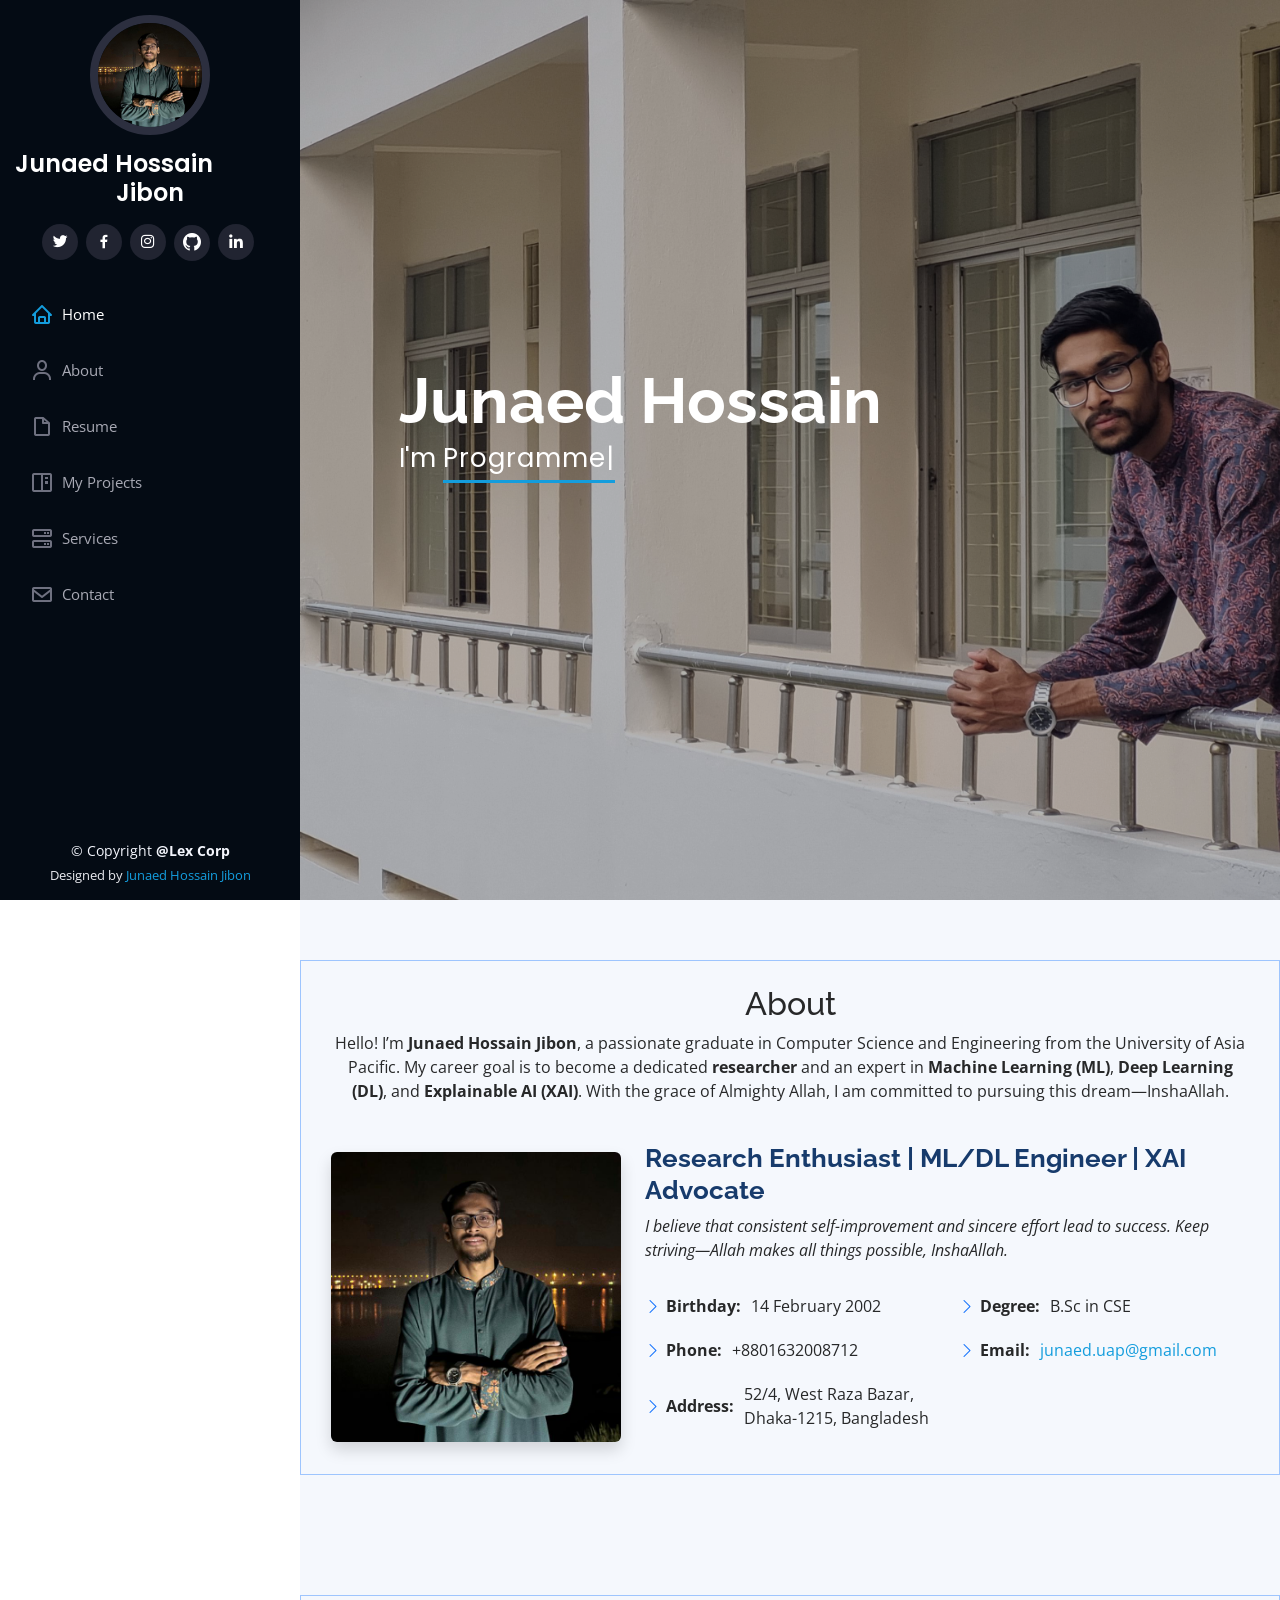
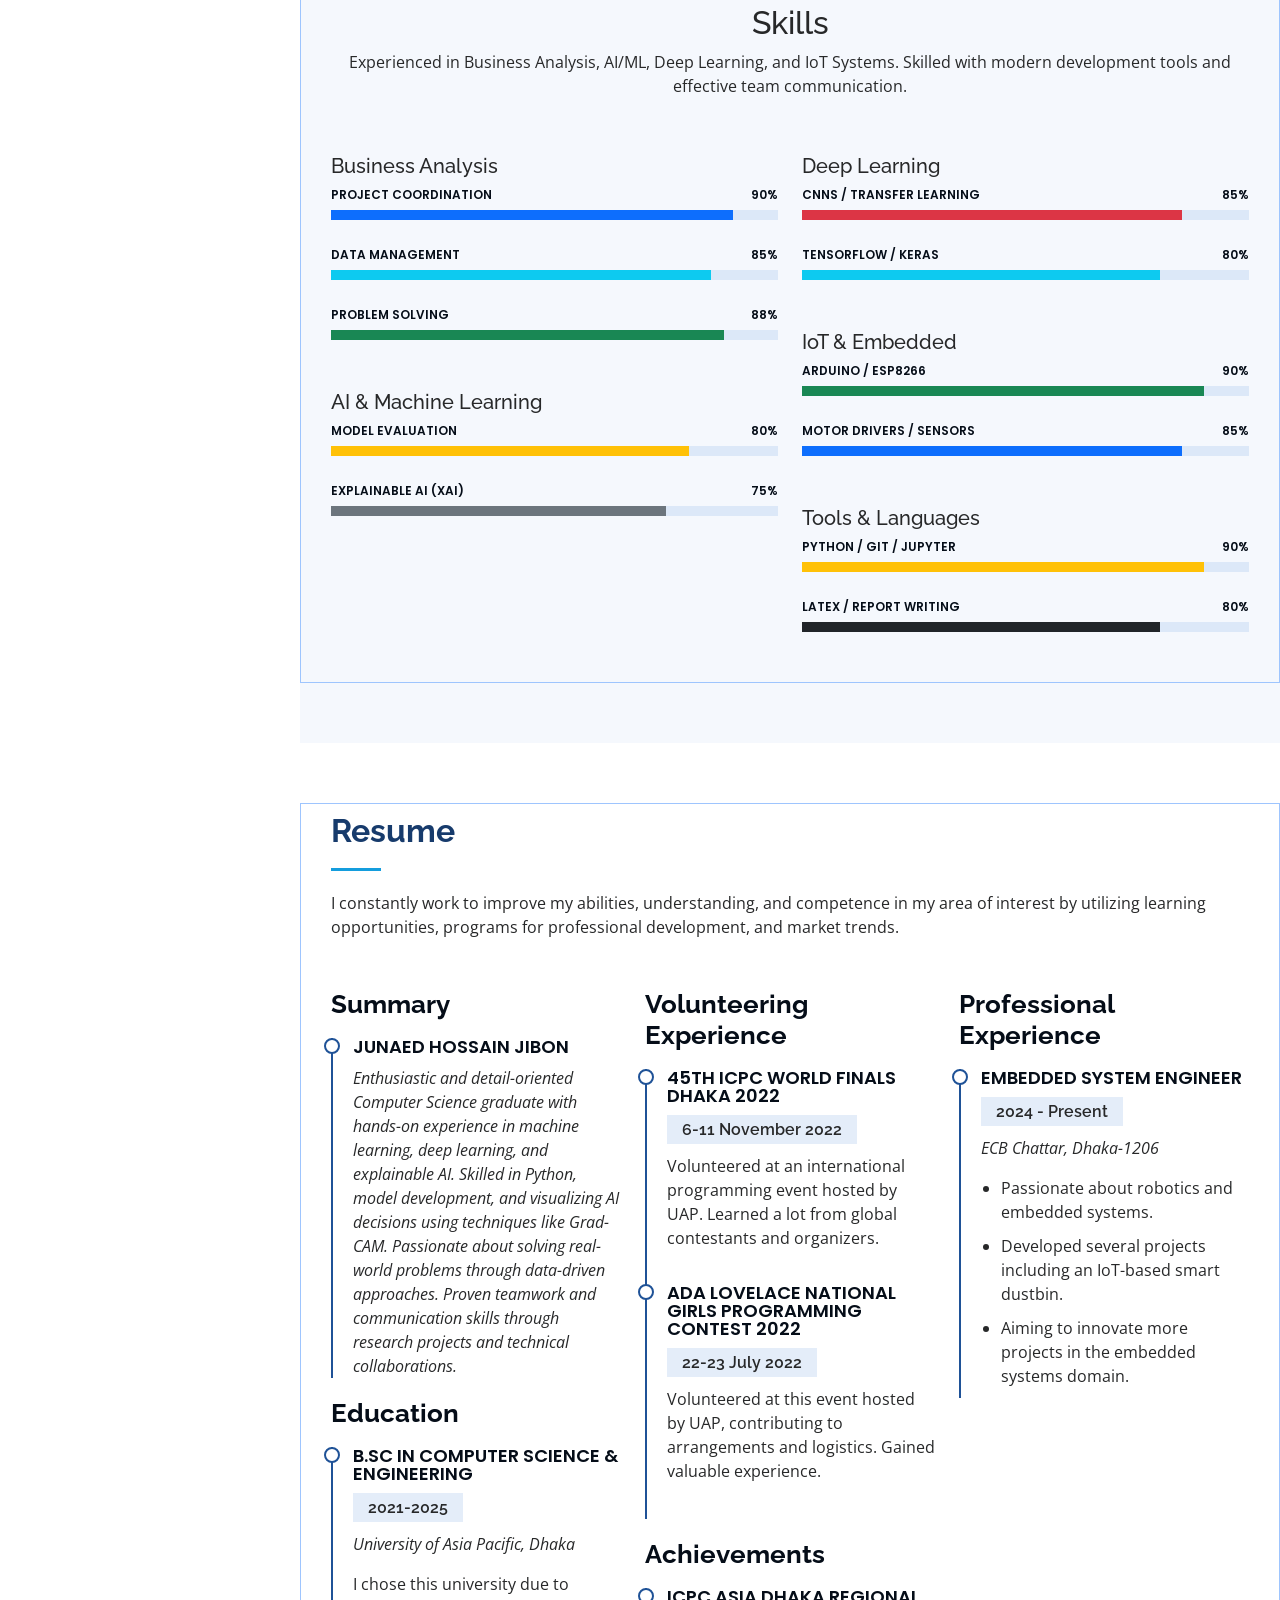
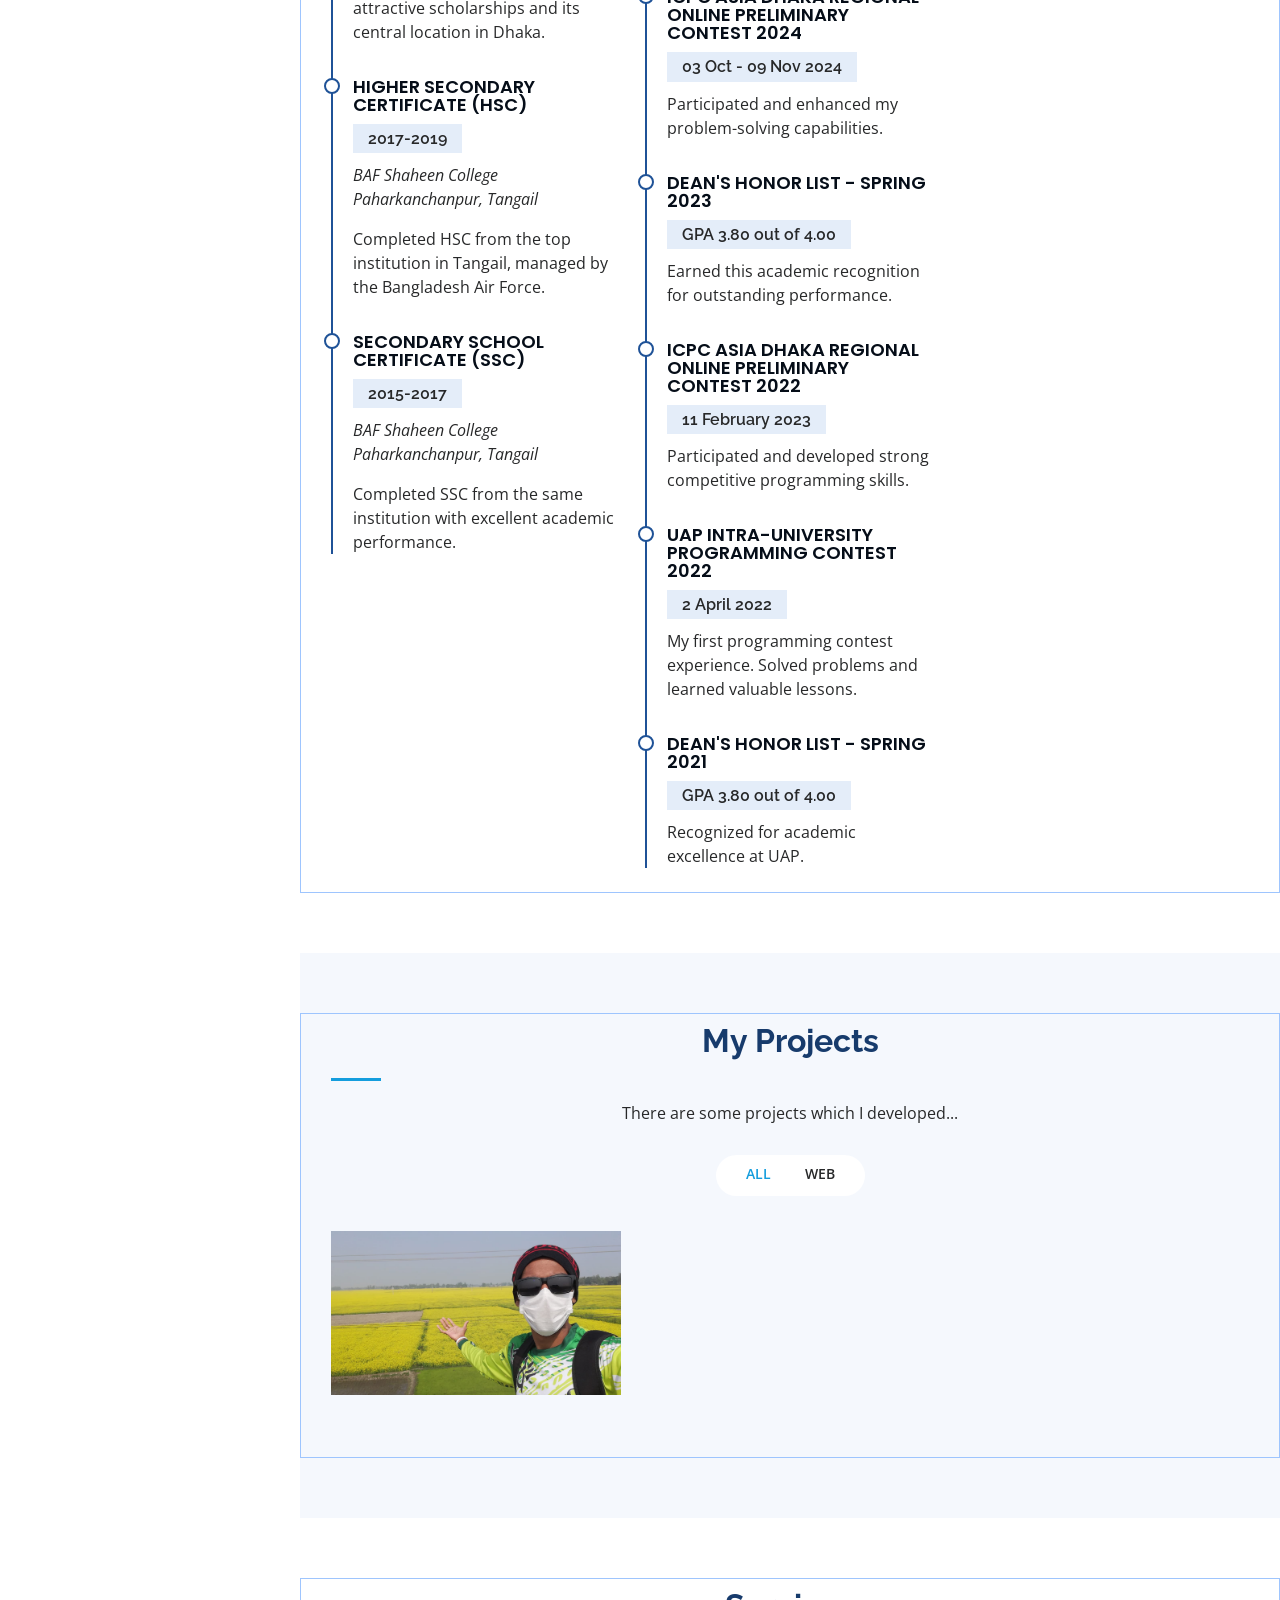
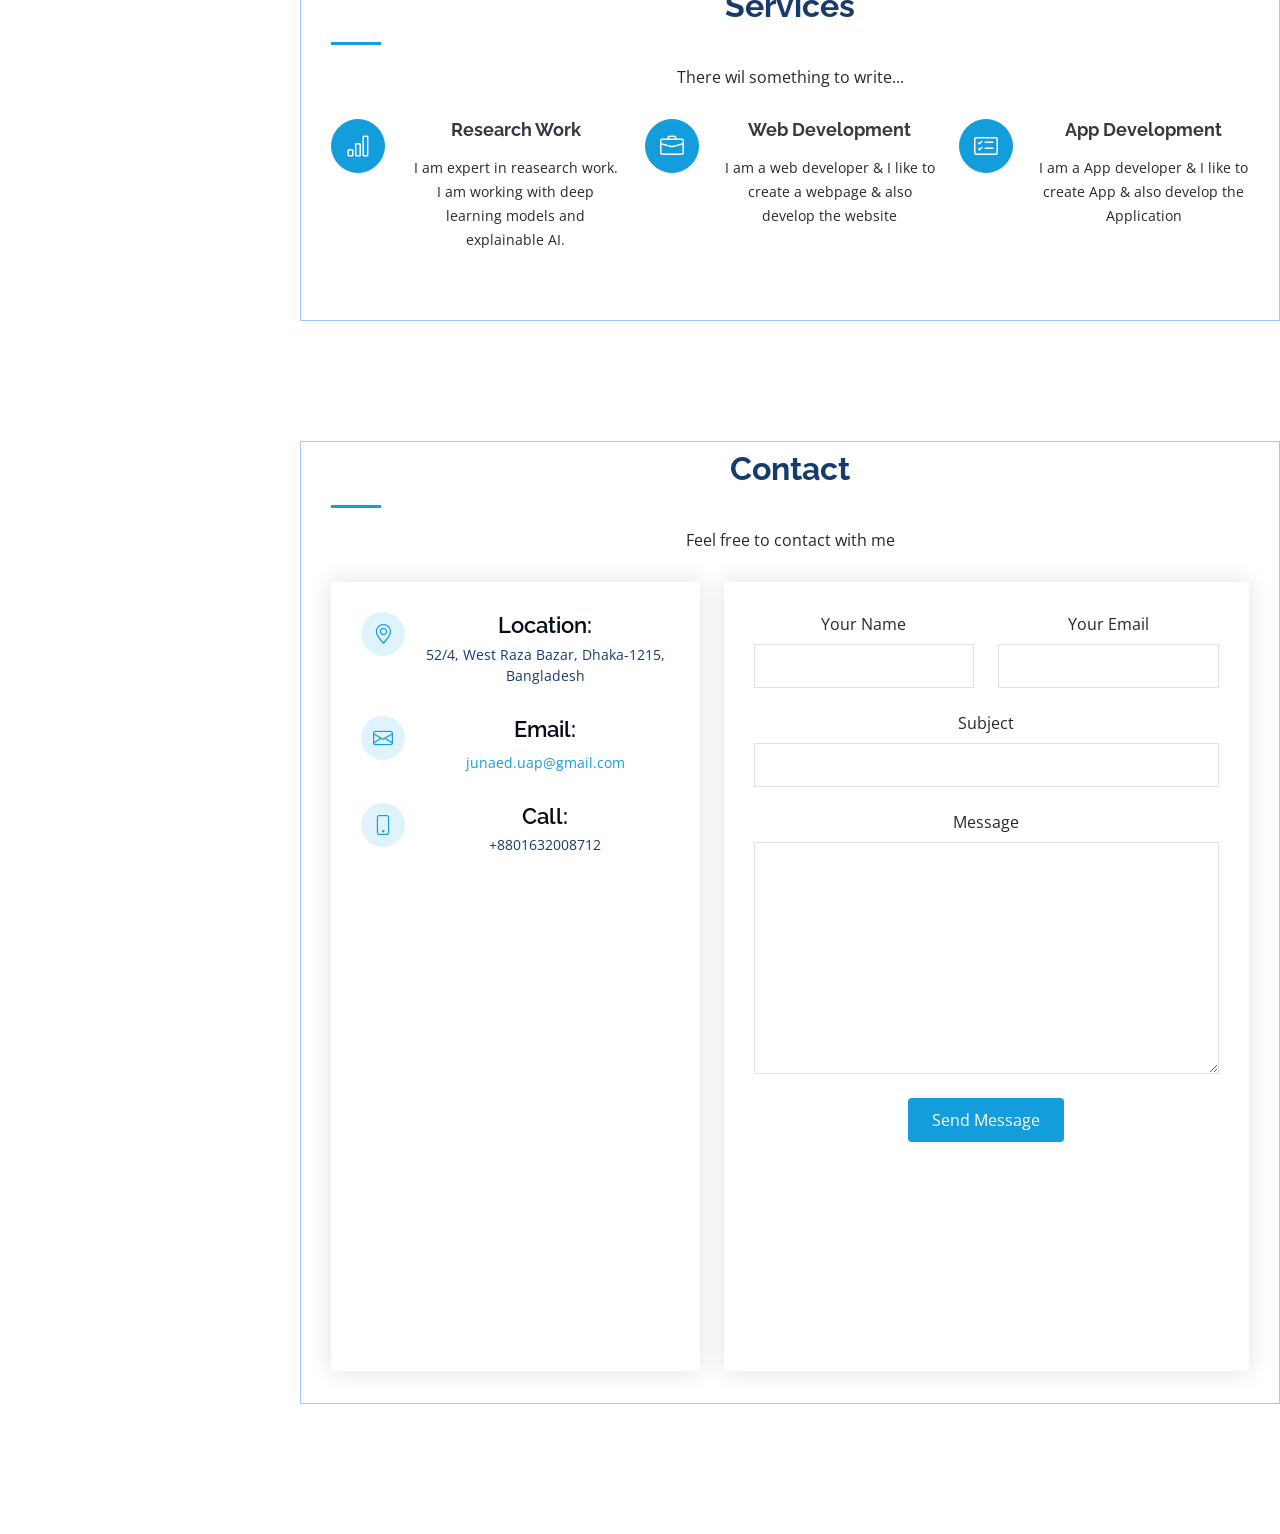
==== index.html @ 684a8cee "u" ====
<!DOCTYPE html>
<html lang="en">

<head>
  <meta charset="utf-8">
  <meta content="width=device-width, initial-scale=1.0" name="viewport">

  <title>My Porfolio</title>
  <meta content="" name="description">
  <meta content="" name="keywords">

  <!-- Favicons -->

  <link href="assets/pics/favicon.png" rel="icon">
  <link href="assets/pics/apple-touch-icon.png" rel="apple-touch-icon">

  <!-- Google Fonts -->

  <link href="https://fonts.googleapis.com/css?family=Open+Sans:300,300i,400,400i,600,600i,700,700i|Raleway:300,300i,400,400i,500,500i,600,600i,700,700i|Poppins:300,300i,400,400i,500,500i,600,600i,700,700i" rel="stylesheet">

  <!-- Vendor CSS Files -->

  <link href="assets/vendor/aos/aos.css" rel="stylesheet">
  <link href="assets/vendor/bootstrap/css/bootstrap.min.css" rel="stylesheet">
  <link href="assets/vendor/bootstrap-icons/bootstrap-icons.css" rel="stylesheet">
  <link href="assets/vendor/boxicons/css/boxicons.min.css" rel="stylesheet">
  <link href="assets/vendor/glightbox/css/glightbox.min.css" rel="stylesheet">
  <link href="assets/vendor/swiper/swiper-bundle.min.css" rel="stylesheet">

  <!-- Template Main CSS File -->

  <link href="assets/css/style.css" rel="stylesheet">

</head>

<body>

  <!-- ======= Mobile nav toggle button ======= -->
  <i class="bi bi-list mobile-nav-toggle d-xl-none"></i>

  <!-- ======= Header ======= -->
  <header id="header">
    <div class="d-flex flex-column">

      <div class="profile">
        <img src="assets/pics/img/My_Image.jpg" alt="..." class="img-fluid rounded-circle">
        <h1 class="text-light"><a href="index.html">Junaed Hossain Jibon</a></h1>
        <div class="social-links mt-3 text-center">
          <a href="https://twitter.com/Junaed_Hossain_" class="twitter"><i class="bx bxl-twitter"></i></a>
          <a href="https://www.facebook.com/profile.php?id=100012752882210" class="facebook"><i class="bx bxl-facebook"></i></a>
          <a href="https://www.instagram.com/junaed_1416/" class="instagram"><i class="bx bxl-instagram"></i></a>
          <a href="https://github.com/groot-jerry" class="github"><i class="bi bi-github"></i></a>
          <a href="https://www.linkedin.com/in/junaed-hossain-jibon-736091266/" class="linkedin"><i class="bx bxl-linkedin"></i></a>
        </div>
      </div>

      <nav id="navbar" class="nav-menu navbar">
        <ul>
          <li><a href="#hero" class="nav-link scrollto active"><i class="bx bx-home"></i> <span>Home</span></a></li>
          <li><a href="#about" class="nav-link scrollto"><i class="bx bx-user"></i> <span>About</span></a></li>
          <li><a href="#resume" class="nav-link scrollto"><i class="bx bx-file-blank"></i> <span>Resume</span></a></li>
          <li><a href="#portfolio" class="nav-link scrollto"><i class="bx bx-book-content"></i> <span>My Projects</span></a></li>
          <li><a href="#services" class="nav-link scrollto"><i class="bx bx-server"></i> <span>Services</span></a></li>
          <li><a href="#contact" class="nav-link scrollto"><i class="bx bx-envelope"></i> <span>Contact</span></a></li>
        </ul>
      </nav><!-- .nav-menu -->
    </div>
  </header><!-- End Header -->

  <!-- ======= Hero Section ======= -->

  <section id="hero" class="d-flex flex-column justify-content-center align-items-center">
    <div class="hero-container" data-aos="fade-in">
      <h1>Junaed Hossain</h1>
      <p>I'm <span class="typed" data-typed-items="Programmer, Developer, Researcher, Quick Learner"></span></p>
    </div>
  </section>
  
  
  <!-- End Hero -->

  <main id="main">

<!-- ======= About Section ======= -->
<section id="about" class="about section-bg">
  <div class="container border border-primary-subtle pt-4 pb-4">
    <div class="section-header text-center pb-4">
      <h2>About</h2>
      <p>
        Hello! I’m <strong>Junaed Hossain Jibon</strong>, a passionate graduate in Computer Science and Engineering from the University of Asia Pacific. My career goal is to become a dedicated <strong>researcher</strong> and an expert in <strong>Machine Learning (ML)</strong>, <strong>Deep Learning (DL)</strong>, and <strong>Explainable AI (XAI)</strong>. With the grace of Almighty Allah, I am committed to pursuing this dream—InshaAllah.
      </p>
    </div>

    <div class="row align-items-center">
      <div class="col-lg-4 text-center" data-aos="fade-right">
        <img src="assets/pics/img/My_Image.jpg" class="img-fluid rounded shadow" alt="Junaed Hossain Jibon">
      </div>
      <div class="col-lg-8 pt-4 pt-lg-0 content" data-aos="fade-left">
        <h3>Research Enthusiast | ML/DL Engineer | XAI Advocate</h3>
        <p class="fst-italic">
          I believe that consistent self-improvement and sincere effort lead to success. Keep striving—Allah makes all things possible, InshaAllah.
        </p>

        <div class="row">
          <div class="col-md-6 pt-3">
            <ul class="list-unstyled">
              <li><i class="bi bi-chevron-right text-primary"></i> <strong>Birthday:</strong> <span>14 February 2002</span></li>
              <li><i class="bi bi-chevron-right text-primary"></i> <strong>Phone:</strong> <span>+8801632008712</span></li>
              <li><i class="bi bi-chevron-right text-primary"></i> <strong>Address:</strong> <span>52/4, West Raza Bazar, Dhaka-1215, Bangladesh</span></li>
            </ul>
          </div>
          <div class="col-md-6 pt-3">
            <ul class="list-unstyled">
              <li><i class="bi bi-chevron-right text-primary"></i> <strong>Degree:</strong> <span>B.Sc in CSE</span></li>
              <li><i class="bi bi-chevron-right text-primary"></i> <strong>Email:</strong> <a href="mailto:junaed.uap@gmail.com">junaed.uap@gmail.com</a></li>
            </ul>
          </div>
        </div>

        <!-- Optional summary block -->
        <!--
        <p class="pt-3">
          I’m actively seeking opportunities in research and AI-driven industries where I can contribute, learn, and grow.
        </p>
        -->
      </div>
    </div>
  </div>
</section>
<!-- End About Section -->


    <!-- ======= Facts Section ======= -->
<!--
    <section id="facts" class="facts">
      <div class = "container border border-primary-subtle pt-2 pb-2">
       <div class="row">
        <div class="col-md-12">
         <div class="sesction-header text-center pb-4">

        <div class="section-title">
          <h2>Facts</h2>
          <p>
            There will something to write....
          </p>
        </div>-->
<!--
        <div class="row no-gutters">

          <div class="col-lg-3 col-md-6 d-md-flex align-items-md-stretch" data-aos="fade-up">
            <div class="count-box">
              <i class="bi bi-emoji-smile"></i>
              <span data-purecounter-start="0" data-purecounter-end="232" data-purecounter-duration="1" class="purecounter"></span>
              <p><strong>Happy Clients</strong> consequuntur quae</p>
            </div>
          </div>

          <div class="col-lg-3 col-md-6 d-md-flex align-items-md-stretch" data-aos="fade-up" data-aos-delay="100">
            <div class="count-box">
              <i class="bi bi-journal-richtext"></i>
              <span data-purecounter-start="0" data-purecounter-end="521" data-purecounter-duration="1" class="purecounter"></span>
              <p><strong>Projects</strong> adipisci atque cum quia aut</p>
            </div>
          </div>

          <div class="col-lg-3 col-md-6 d-md-flex align-items-md-stretch" data-aos="fade-up" data-aos-delay="200">
            <div class="count-box">
              <i class="bi bi-headset"></i>
              <span data-purecounter-start="0" data-purecounter-end="1453" data-purecounter-duration="1" class="purecounter"></span>
              <p><strong>Hours Of Support</strong> aut commodi quaerat</p>
            </div>
          </div>

          <div class="col-lg-3 col-md-6 d-md-flex align-items-md-stretch" data-aos="fade-up" data-aos-delay="300">
            <div class="count-box">
              <i class="bi bi-people"></i>
              <span data-purecounter-start="0" data-purecounter-end="32" data-purecounter-duration="1" class="purecounter"></span>
              <p><strong>Hard Workers</strong> rerum asperiores dolor</p>
            </div>
          </div>

        </div>

      </div>
    </section>
   --> 
    <!-- End Facts Section -->

<!-- ======= Skills Section ======= -->
<section id="skills" class="skills section-bg">
  <div class="container border border-primary-subtle pt-2 pb-4">
    <div class="section-header text-center pb-3">
      <h2>Skills</h2>
      <p>
        Experienced in Business Analysis, AI/ML, Deep Learning, and IoT Systems. Skilled with modern development tools and effective team communication.
      </p>
    </div>

    <div class="row">

      <!-- Left Column -->
      <div class="col-lg-6" data-aos="fade-up">
        <h5 class="mt-4">Business Analysis</h5>
        <div class="progress">
          <span class="skill">Project Coordination <i class="val">90%</i></span>
          <div class="progress-bar-wrap">
            <div class="progress-bar bg-primary" role="progressbar" style="width: 90%"></div>
          </div>
        </div>
        <div class="progress">
          <span class="skill">Data Management <i class="val">85%</i></span>
          <div class="progress-bar-wrap">
            <div class="progress-bar bg-info" role="progressbar" style="width: 85%"></div>
          </div>
        </div>
        <div class="progress">
          <span class="skill">Problem Solving <i class="val">88%</i></span>
          <div class="progress-bar-wrap">
            <div class="progress-bar bg-success" role="progressbar" style="width: 88%"></div>
          </div>
        </div>

        <h5 class="mt-4">AI & Machine Learning</h5>
        <div class="progress">
          <span class="skill">Model Evaluation <i class="val">80%</i></span>
          <div class="progress-bar-wrap">
            <div class="progress-bar bg-warning" role="progressbar" style="width: 80%"></div>
          </div>
        </div>
        <div class="progress">
          <span class="skill">Explainable AI (XAI) <i class="val">75%</i></span>
          <div class="progress-bar-wrap">
            <div class="progress-bar bg-secondary" role="progressbar" style="width: 75%"></div>
          </div>
        </div>
      </div>

      <!-- Right Column -->
      <div class="col-lg-6" data-aos="fade-up" data-aos-delay="100">
        <h5 class="mt-4">Deep Learning</h5>
        <div class="progress">
          <span class="skill">CNNs / Transfer Learning <i class="val">85%</i></span>
          <div class="progress-bar-wrap">
            <div class="progress-bar bg-danger" role="progressbar" style="width: 85%"></div>
          </div>
        </div>
        <div class="progress">
          <span class="skill">TensorFlow / Keras <i class="val">80%</i></span>
          <div class="progress-bar-wrap">
            <div class="progress-bar bg-info" role="progressbar" style="width: 80%"></div>
          </div>
        </div>

        <h5 class="mt-4">IoT & Embedded</h5>
        <div class="progress">
          <span class="skill">Arduino / ESP8266 <i class="val">90%</i></span>
          <div class="progress-bar-wrap">
            <div class="progress-bar bg-success" role="progressbar" style="width: 90%"></div>
          </div>
        </div>
        <div class="progress">
          <span class="skill">Motor Drivers / Sensors <i class="val">85%</i></span>
          <div class="progress-bar-wrap">
            <div class="progress-bar bg-primary" role="progressbar" style="width: 85%"></div>
          </div>
        </div>

        <h5 class="mt-4">Tools & Languages</h5>
        <div class="progress">
          <span class="skill">Python / Git / Jupyter <i class="val">90%</i></span>
          <div class="progress-bar-wrap">
            <div class="progress-bar bg-warning" role="progressbar" style="width: 90%"></div>
          </div>
        </div>
        <div class="progress">
          <span class="skill">LaTeX / Report Writing <i class="val">80%</i></span>
          <div class="progress-bar-wrap">
            <div class="progress-bar bg-dark" role="progressbar" style="width: 80%"></div>
          </div>
        </div>

      </div>
    </div>
  </div>
</section>
<!-- End Skills Section -->


    <!-- ======= Resume Section ======= -->
<section id="resume" class="resume">
  <div class="container border border-primary-subtle pt-2 pb-2">
    <div class="section-title">
      <h2>Resume</h2>
      <p>I constantly work to improve my abilities, understanding, and competence in my area of interest by utilizing 
        learning opportunities, programs for professional development, and market trends.</p>
    </div>

    <div class="row">
      <!-- Summary and Education -->
      <div class="col-lg-4" data-aos="fade-up">
        <h3 class="resume-title">Summary</h3>
        <div class="resume-item pb-0">
          <h4>Junaed Hossain Jibon</h4>
          <p><em>Enthusiastic and detail-oriented Computer Science graduate with hands-on experience in machine learning, deep learning,
          and explainable AI. Skilled in Python, model development, and visualizing AI decisions using techniques like Grad-CAM. 
          Passionate about solving real-world problems through data-driven approaches. 
          Proven teamwork and communication skills through research projects and technical collaborations.</em></p>
          
        </div>

        <h3 class="resume-title">Education</h3>
        <div class="resume-item">
          <h4>B.Sc in Computer Science & Engineering</h4>
          <h5>2021-2025</h5>
          <p><em>University of Asia Pacific, Dhaka</em></p>
          <p>I chose this university due to attractive scholarships and its central location in Dhaka.</p>
        </div>
        <div class="resume-item">
          <h4>Higher Secondary Certificate (HSC)</h4>
          <h5>2017-2019</h5>
          <p><em>BAF Shaheen College Paharkanchanpur, Tangail</em></p>
          <p>Completed HSC from the top institution in Tangail, managed by the Bangladesh Air Force.</p>
        </div>
        <div class="resume-item">
          <h4>Secondary School Certificate (SSC)</h4>
          <h5>2015-2017</h5>
          <p><em>BAF Shaheen College Paharkanchanpur, Tangail</em></p>
          <p>Completed SSC from the same institution with excellent academic performance.</p>
        </div>
      </div>

      <!-- Volunteering and Achievements -->
      <div class="col-lg-4" data-aos="fade-up" data-aos-delay="100">
        <h3 class="resume-title">Volunteering Experience</h3>
        <div class="resume-item">
          <h4>45th ICPC World Finals Dhaka 2022</h4>
          <h5>6-11 November 2022</h5>
          <p>Volunteered at an international programming event hosted by UAP. Learned a lot from global contestants and organizers.</p>
        </div>
        <div class="resume-item">
          <h4>Ada Lovelace National Girls Programming Contest 2022</h4>
          <h5>22-23 July 2022</h5>
          <p>Volunteered at this event hosted by UAP, contributing to arrangements and logistics. Gained valuable experience.</p>
        </div>

        <h3 class="resume-title">Achievements</h3>
        <div class="resume-item">
          <h4>ICPC Asia Dhaka Regional Online Preliminary Contest 2024</h4>
          <h5>03 Oct - 09 Nov 2024</h5>
          <p>Participated and enhanced my problem-solving capabilities.</p>
        </div>
        <div class="resume-item">
          <h4>Dean's Honor List - Spring 2023</h4>
          <h5>GPA 3.80 out of 4.00</h5>
          <p>Earned this academic recognition for outstanding performance.</p>
        </div>
        <div class="resume-item">
          <h4>ICPC Asia Dhaka Regional Online Preliminary Contest 2022</h4>
          <h5>11 February 2023</h5>
          <p>Participated and developed strong competitive programming skills.</p>
        </div>
        <div class="resume-item">
          <h4>UAP Intra-University Programming Contest 2022</h4>
          <h5>2 April 2022</h5>
          <p>My first programming contest experience. Solved problems and learned valuable lessons.</p>
        </div>
        <div class="resume-item">
          <h4>Dean's Honor List - Spring 2021</h4>
          <h5>GPA 3.80 out of 4.00</h5>
          <p>Recognized for academic excellence at UAP.</p>
        </div>
      </div>

      <!-- Professional Experience -->
      <div class="col-lg-4" data-aos="fade-up" data-aos-delay="200">
        <h3 class="resume-title">Professional Experience</h3>
        <div class="resume-item">
          <h4>Embedded System Engineer</h4>
          <h5>2024 - Present</h5>
          <p><em>ECB Chattar, Dhaka-1206</em></p>
          <ul>
            <li>Passionate about robotics and embedded systems.</li>
            <li>Developed several projects including an IoT-based smart dustbin.</li>
            <li>Aiming to innovate more projects in the embedded systems domain.</li>
          </ul>
        </div>
      </div>
    </div>
  </div>
</section><!-- End Resume Section -->

    <!-- ======= Portfolio Section ======= -->

    <section id="portfolio" class="portfolio section-bg">
     <div class = "container border border-primary-subtle pt-2 pb-2">
      <div class="row">
       <div class="col-md-12">
        <div class="sesction-header text-center pb-4">

        <div class="section-title">
          <h2>My Projects</h2>
          <p>
            There are some projects which I developed...
          </p>
        </div>

        <div class="row" data-aos="fade-up">
          <div class="col-lg-12 d-flex justify-content-center">
            <ul id="portfolio-flters">
              <li data-filter="*" class="filter-active">All</li>
              <!--<li data-filter=".filter-app">App</li>
              <li data-filter=".filter-card">Card</li>-->
              <li data-filter=".filter-web">Web</li>
            </ul>
          </div>
        </div>

        <div class="row portfolio-container" data-aos="fade-up" data-aos-delay="100">

         <!-- <div class="col-lg-4 col-md-6 portfolio-item filter-app">
            <div class="portfolio-wrap">
              <img src="assets/pics/portfolio/portfolio-1.jpg" class="img-fluid" alt="">
              <div class="portfolio-links">
                <a href="assets/pics/portfolio/portfolio-1.jpg" data-gallery="portfolioGallery" class="portfolio-lightbox" title="App 1"><i class="bx bx-plus"></i></a>
                <a href="portfolio-details.html" title="More Details"><i class="bx bx-link"></i></a>
              </div>
            </div>
          </div>

          <div class="col-lg-4 col-md-6 portfolio-item filter-web">
            <div class="portfolio-wrap">
              <img src="assets/pics/portfolio/portfolio-2.jpg" class="img-fluid" alt="">
              <div class="portfolio-links">
                <a href="assets/pics/portfolio/portfolio-2.jpg" data-gallery="portfolioGallery" class="portfolio-lightbox" title="Web 3"><i class="bx bx-plus"></i></a>
                <a href="portfolio-details.html" title="More Details"><i class="bx bx-link"></i></a>
              </div>
            </div>
          </div>

          <div class="col-lg-4 col-md-6 portfolio-item filter-app">
            <div class="portfolio-wrap">
              <img src="assets/pics/portfolio/portfolio-3.jpg" class="img-fluid" alt="">
              <div class="portfolio-links">
                <a href="assets/pics/portfolio/portfolio-3.jpg" data-gallery="portfolioGallery" class="portfolio-lightbox" title="App 2"><i class="bx bx-plus"></i></a>
                <a href="portfolio-details.html" title="More Details"><i class="bx bx-link"></i></a>
              </div>
            </div>
          </div>

          <div class="col-lg-4 col-md-6 portfolio-item filter-card">
            <div class="portfolio-wrap">
              <img src="assets/pics/portfolio/portfolio-4.jpg" class="img-fluid" alt="">
              <div class="portfolio-links">
                <a href="assets/pics/portfolio/portfolio-4.jpg" data-gallery="portfolioGallery" class="portfolio-lightbox" title="Card 2"><i class="bx bx-plus"></i></a>
                <a href= "portfolio-details.html" title="More Details"><i class="bx bx-link"></i></a>
              </div>
            </div>
          </div>

          <div class="col-lg-4 col-md-6 portfolio-item filter-web">
            <div class="portfolio-wrap">
              <img src="assets/pics/portfolio/portfolio-5.jpg" class="img-fluid" alt="">
              <div class="portfolio-links">
                <a href="assets/pics/portfolio/portfolio-5.jpg" data-gallery="portfolioGallery" class="portfolio-lightbox" title="Web 2"><i class="bx bx-plus"></i></a>
                <a href="portfolio-details.html" title="More Details"><i class="bx bx-link"></i></a>
              </div>
            </div>
          </div>

          <div class="col-lg-4 col-md-6 portfolio-item filter-app">
            <div class="portfolio-wrap">
              <img src="assets/pics/portfolio/portfolio-6.jpg" class="img-fluid" alt="">
              <div class="portfolio-links">
                <a href="assets/pics/portfolio/portfolio-6.jpg" data-gallery="portfolioGallery" class="portfolio-lightbox" title="App 3"><i class="bx bx-plus"></i></a>
                <a href="portfolio-details.html" title="More Details"><i class="bx bx-link"></i></a>
              </div>
            </div>
          </div>

          <div class="col-lg-4 col-md-6 portfolio-item filter-card">
            <div class="portfolio-wrap">
              <img src="assets/pics/portfolio/portfolio-7.jpg" class="img-fluid" alt="">
              <div class="portfolio-links">
                <a href="assets/pics/portfolio/portfolio-7.jpg" data-gallery="portfolioGallery" class="portfolio-lightbox" title="Card 1"><i class="bx bx-plus"></i></a>
                <a href="portfolio-details.html" title="More Details"><i class="bx bx-link"></i></a>
              </div>
            </div>
          </div>

          <div class="col-lg-4 col-md-6 portfolio-item filter-card">
            <div class="portfolio-wrap">
              <img src="assets/pics/portfolio/portfolio-8.jpg" class="img-fluid" alt="">
              <div class="portfolio-links">
                <a href="assets/pics/portfolio/portfolio-8.jpg" data-gallery="portfolioGallery" class="portfolio-lightbox" title="Card 3"><i class="bx bx-plus"></i></a>
                <a href="portfolio-details.html" title="More Details"><i class="bx bx-link"></i></a>
              </div>
            </div>
          </div> -->

          <div class="col-lg-4 col-md-6 portfolio-item filter-web">
            <div class="portfolio-wrap">
              <img src="assets/pics/portfolio/travel.jpg" class="img-fluid" alt="">
              <div class="portfolio-links">
                <a href="assets/pics/portfolio/travel.jpg" data-gallery="portfolioGallery" class="portfolio-lightbox" title="A Winter Morning while cycling at Basulia, Basail, Tangail"><i class="bx bx-plus"></i></a>
                <a href="Junaed_First_Project.html" title="More Details"><i class="bx bx-link"></i></a>
              </div>
            </div>
          </div>

        </div>

      </div>
    </section>
    
    <!-- End Portfolio Section -->

    <!-- ======= Services Section ======= -->

    <section id="services" class="services">
      <div class = "container border border-primary-subtle pt-2 pb-2">
       <div class="row">
        <div class="col-md-12">
         <div class="sesction-header text-center pb-4">

        <div class="section-title">
          <h2>Services</h2>
          <p>
            There wil something to write...
          </p>
        </div>


        <div class="row">

        	<div class="col-lg-4 col-md-6 icon-box" data-aos="fade-up" data-aos-delay="200">
            <div class="icon"><i class="bi bi-bar-chart"></i></div>
            <h4 class="title"><a href="">Research Work</a></h4>
            <p class="description">I am expert in reasearch work. I am working with deep learning models and explainable AI.</p>
          </div>

          <div class="col-lg-4 col-md-6 icon-box" data-aos="fade-up">
            <div class="icon"><i class="bi bi-briefcase"></i></div>
            <h4 class="title"><a href="">Web Development</a></h4>
            <p class="description">I am a web developer & I like to create a webpage & also develop the website</p>
          </div>

          <div class="col-lg-4 col-md-6 icon-box" data-aos="fade-up" data-aos-delay="100">
            <div class="icon"><i class="bi bi-card-checklist"></i></div>
            <h4 class="title"><a href="">App Development</a></h4>
            <p class="description">I am a App developer & I like to create App & also develop the Application</p>
          </div>

          

    <!--      <div class="col-lg-4 col-md-6 icon-box" data-aos="fade-up" data-aos-delay="300">
            <div class="icon"><i class="bi bi-binoculars"></i></div>
            <h4 class="title"><a href="">MS Excel</a></h4>
            <p class="description">I am expert in MS Excel also</p>
          </div>

          <div class="col-lg-4 col-md-6 icon-box" data-aos="fade-up" data-aos-delay="400">
            <div class="icon"><i class="bi bi-brightness-high"></i></div>
            <h4 class="title"><a href="">MS Powerpoint</a></h4>
            <p class="description">I am expert in MS Powerpoint also</p>
          </div> -->

          <!--<div class="col-lg-4 col-md-6 icon-box" data-aos="fade-up" data-aos-delay="500">
            <div class="icon"><i class="bi bi-calendar4-week"></i></div>
            <h4 class="title"><a href="">Mentor</a></h4>
            <p class="description">I am a good mentor also. I can guide anyone..</p>
          </div> 
        </div>
      </div>
    -->
    </section>
    <!-- End Services Section -->

    <!-- ======= Testimonials Section ======= -->

    <!--<section id="testimonials" class="testimonials section-bg">
      <div class = "container border border-primary-subtle pt-2 pb-2">
        <div class="row">
          <div class="col-md-12">
            <div class="sesction-header text-center pb-4">

        <div class="section-title">
          <h2>Testimonials</h2>
          <p>
            There will something to write..
          </p>
        </div>

        <div class="testimonials-slider swiper" data-aos="fade-up" data-aos-delay="100">
          <div class="swiper-wrapper">

            <div class="swiper-slide">
              <div class="testimonial-item" data-aos="fade-up">
                <p>
                  <i class="bx bxs-quote-alt-left quote-icon-left"></i>
                  Proin iaculis purus consequat sem cure digni ssim donec porttitora entum suscipit rhoncus. Accusantium quam, ultricies eget id, aliquam eget nibh et. Maecen aliquam, risus at semper.
                  <i class="bx bxs-quote-alt-right quote-icon-right"></i>
                </p>
                <img src="assets/pics/testimonials/testimonials-1.jpg" class="testimonial-img" alt="">
                <h3>Saul Goodman</h3>
                <h4>Ceo &amp; Founder</h4>
              </div>
            </div>-->
            <!-- End testimonial item -->
<!--
            <div class="swiper-slide">
              <div class="testimonial-item" data-aos="fade-up" data-aos-delay="100">
                <p>
                  <i class="bx bxs-quote-alt-left quote-icon-left"></i>
                  Export tempor illum tamen malis malis eram quae irure esse labore quem cillum quid cillum eram malis quorum velit fore eram velit sunt aliqua noster fugiat irure amet legam anim culpa.
                  <i class="bx bxs-quote-alt-right quote-icon-right"></i>
                </p>
                <img src="assets/pics/testimonials/testimonials-2.jpg" class="testimonial-img" alt="">
                <h3>Sara Wilsson</h3>
                <h4>Designer</h4>
              </div>
            </div>-->
            <!-- End testimonial item -->
<!--
            <div class="swiper-slide">
              <div class="testimonial-item" data-aos="fade-up" data-aos-delay="200">
                <p>
                  <i class="bx bxs-quote-alt-left quote-icon-left"></i>
                  Enim nisi quem export duis labore cillum quae magna enim sint quorum nulla quem veniam duis minim tempor labore quem eram duis noster aute amet eram fore quis sint minim.
                  <i class="bx bxs-quote-alt-right quote-icon-right"></i>
                </p>
                <img src="assets/pics/testimonials/testimonials-3.jpg" class="testimonial-img" alt="">
                <h3>Jena Karlis</h3>
                <h4>Store Owner</h4>
              </div>
            </div>-->
            <!-- End testimonial item -->
<!--
            <div class="swiper-slide">
              <div class="testimonial-item" data-aos="fade-up" data-aos-delay="300">
                <p>
                  <i class="bx bxs-quote-alt-left quote-icon-left"></i>
                  Fugiat enim eram quae cillum dolore dolor amet nulla culpa multos export minim fugiat minim velit minim dolor enim duis veniam ipsum anim magna sunt elit fore quem dolore labore illum veniam.
                  <i class="bx bxs-quote-alt-right quote-icon-right"></i>
                </p>
                <img src="assets/pics/testimonials/testimonials-4.jpg" class="testimonial-img" alt="">
                <h3>Matt Brandon</h3>
                <h4>Freelancer</h4>
              </div>
            </div>-->
            <!-- End testimonial item -->
<!--
            <div class="swiper-slide">
              <div class="testimonial-item" data-aos="fade-up" data-aos-delay="400">
                <p>
                  <i class="bx bxs-quote-alt-left quote-icon-left"></i>
                  Quis quorum aliqua sint quem legam fore sunt eram irure aliqua veniam tempor noster veniam enim culpa labore duis sunt culpa nulla illum cillum fugiat legam esse veniam culpa fore nisi cillum quid.
                  <i class="bx bxs-quote-alt-right quote-icon-right"></i>
                </p>
                <img src="assets/pics/testimonials/testimonials-5.jpg" class="testimonial-img" alt="">
                <h3>John Larson</h3>
                <h4>Entrepreneur</h4>
              </div>
            </div>-->
            <!-- End testimonial item -->
<!--
          </div>
          <div class="swiper-pagination"></div>
        </div>

      </div>-->
    </section><!-- End Testimonials Section -->

    <!-- ======= Contact Section ======= -->

    <section id="contact" class="contact">
      <div class = "container border border-primary-subtle pt-2 pb-2">
         <div class="row">
         <div class="col-md-12">
          <div class="sesction-header text-center pb-4"> 

        <div class="section-title">
          <h2>Contact</h2>
          <p>Feel free to contact with me</p>
        </div>

        <div class="row" data-aos="fade-in">

          <div class="col-lg-5 d-flex align-items-stretch">
            <div class="info">
              <div class="address">
                <i class="bi bi-geo-alt"></i>
                <h4>Location:</h4>
                <p>52/4, West Raza Bazar, Dhaka-1215, Bangladesh</p>
              </div>

              <div class="email">
                <i class="bi bi-envelope"></i>
                <h4>Email:</h4>
                <a href="mailto:junaed.uap@gmail.com"><p>junaed.uap@gmail.com</a></p>
              </div>

              <div class="phone">
                <i class="bi bi-phone"></i>
                <h4>Call:</h4>
                <p>+8801632008712</p>
              </div>

              <iframe src="https://www.google.com/maps/embed?pb=!1m14!1m12!1m3!1d2472.7550583651705!2d90.39021904177616!3d23.753470426634674!2m3!1f0!2f0!3f0!3m2!1i1024!2i768!4f13.1!5e0!3m2!1sbn!2sbd!4v1691357938354!5m2!1sbn!2sbd" width="400" height="450" style="border:0;" allowfullscreen="" loading="lazy" referrerpolicy="no-referrer-when-downgrade"></iframe>
            </div>

          </div>

          <div class="col-lg-7 mt-5 mt-lg-0 d-flex align-items-stretch">
            <form action="https://github.com/groot-jerry/My_Portfolio/blob/main/forms/contact.php" method="post" role="form" class="php-email-form">

              <div class="row">
                <div class="form-group col-md-6">
                  <label for="name">Your Name</label>
                  <input type="text" name="name" class="form-control" id="name" required>
                </div>
                <div class="form-group col-md-6">
                  <label for="name">Your Email</label>
                  <input type="email" class="form-control" name="email" id="email" required>
                </div>
              </div>
              <div class="form-group">
                <label for="name">Subject</label>
                <input type="text" class="form-control" name="subject" id="subject" required>
              </div>
              <div class="form-group">
                <label for="name">Message</label>
                <textarea class="form-control" name="message" rows="10" required></textarea>
              </div>
              <div class="my-3">
                <div class="loading">Loading</div>
                <div class="error-message"></div>
                <div class="sent-message">Your message has been sent. Thank you!</div>
              </div>
              <div class="text-center"><button type="submit">Send Message</button></div>
            </form>
          </div>

        </div>

      </div>
    </section><!-- End Contact Section -->

  </main><!-- End #main -->

  <!-- ======= Footer ======= -->
  <footer id="footer">
    <div class="container">
      <div class="copyright">
        &copy; Copyright <strong><span>@Lex Corp</span></strong>
      </div>
      <div class="credits">
        <!-- All the links in the footer should remain intact. -->
        <!-- You can delete the links only if you purchased the pro version. -->
        <!-- Licensing information: https://bootstrapmade.com/license/ -->
        <!-- Purchase the pro version with working PHP/AJAX contact form: https://bootstrapmade.com/iportfolio-bootstrap-portfolio-websites-template/ -->
        Designed by <a href= >Junaed Hossain Jibon</a>
      </div>
    </div>
  </footer><!-- End  Footer -->

  <a href="#" class="back-to-top d-flex align-items-center justify-content-center"><i class="bi bi-arrow-up-short"></i></a>

  <!-- Vendor JS Files -->
  <script src="assets/vendor/purecounter/purecounter_vanilla.js"></script>
  <script src="assets/vendor/aos/aos.js"></script>
  <script src="assets/vendor/bootstrap/js/bootstrap.bundle.min.js"></script>
  <script src="assets/vendor/glightbox/js/glightbox.min.js"></script>
  <script src="assets/vendor/isotope-layout/isotope.pkgd.min.js"></script>
  <script src="assets/vendor/swiper/swiper-bundle.min.js"></script>
  <script src="assets/vendor/typed.js/typed.umd.js"></script>
  <script src="assets/vendor/waypoints/noframework.waypoints.js"></script>
  <script src="assets/vendor/php-email-form/validate.js"></script>

  <!-- Template Main JS File -->
  <script src="assets/js/main.js"></script>

</body>

</html>
---- assets/css/style.css ----
body {
  font-family: "Open Sans", sans-serif;
  color: #272829;
}

a {
  color: #149ddd;
  text-decoration: none;
}

a:hover {
  color: #37b3ed;
  text-decoration: none;
}

h1,
h2,
h3,
h4,
h5,
h6 {
  font-family: "Raleway", sans-serif;
}

/*--------------------------------------------------------------
# Back to top button
--------------------------------------------------------------*/
.back-to-top {
  position: fixed;
  visibility: hidden;
  opacity: 0;
  right: 15px;
  bottom: 15px;
  z-index: 996;
  background: #149ddd;
  width: 40px;
  height: 40px;
  border-radius: 50px;
  transition: all 0.4s;
}

.back-to-top i {
  font-size: 28px;
  color: #fff;
  line-height: 0;
}

.back-to-top:hover {
  background: #2eafec;
  color: #fff;
}

.back-to-top.active {
  visibility: visible;
  opacity: 1;
}

/*--------------------------------------------------------------
# Header
--------------------------------------------------------------*/
#header {
  position: fixed;
  top: 0;
  left: 0;
  bottom: 0;
  width: 300px;
  transition: all ease-in-out 0.5s;
  z-index: 9997;
  transition: all 0.5s;
  padding: 0 15px;
  background: #040b14;
  overflow-y: auto;
}

#header .profile img {
  margin: 15px auto;
  display: block;
  width: 120px;
  border: 8px solid #2c2f3f;
}

#header .profile h1 {
  font-size: 24px;
  margin: 0;
  padding: 0;
  font-weight: 600;
  -moz-text-align-last: center;
  text-align-last: center;
  font-family: "Poppins", sans-serif;
}

#header .profile h1 a,
#header .profile h1 a:hover {
  color: #fff;
  text-decoration: none;
}

#header .profile .social-links a {
  font-size: 18px;
  display: inline-block;
  background: #212431;
  color: #fff;
  line-height: 1;
  padding: 8px 0;
  margin-right: 4px;
  border-radius: 50%;
  text-align: center;
  width: 36px;
  height: 36px;
  transition: 0.3s;
}

#header .profile .social-links a:hover {
  background: #149ddd;
  color: #fff;
  text-decoration: none;
}

#main {
  margin-left: 300px;
}

.container,
.container-fluid {
  padding-left: 30px;
  padding-right: 30px;
}

@media (max-width: 1199px) {
  #header {
    left: -300px;
  }

  #main {
    margin-left: 0;
  }

  .container,
  .container-fluid {
    padding-left: 12px;
    padding-right: 12px;
  }
}

/*--------------------------------------------------------------
# Navigation Menu
--------------------------------------------------------------*/
/* Desktop Navigation */
.nav-menu {
  padding: 30px 0 0 0;
}

.nav-menu * {
  margin: 0;
  padding: 0;
  list-style: none;
}

.nav-menu>ul>li {
  position: relative;
  white-space: nowrap;
}

.nav-menu a,
.nav-menu a:focus {
  display: flex;
  align-items: center;
  color: #a8a9b4;
  padding: 12px 15px;
  margin-bottom: 8px;
  transition: 0.3s;
  font-size: 15px;
}

.nav-menu a i,
.nav-menu a:focus i {
  font-size: 24px;
  padding-right: 8px;
  color: #6f7180;
}

.nav-menu a:hover,
.nav-menu .active,
.nav-menu .active:focus,
.nav-menu li:hover>a {
  text-decoration: none;
  color: #fff;
}

.nav-menu a:hover i,
.nav-menu .active i,
.nav-menu .active:focus i,
.nav-menu li:hover>a i {
  color: #149ddd;
}

/* Mobile Navigation */
.mobile-nav-toggle {
  position: fixed;
  right: 15px;
  top: 15px;
  z-index: 9998;
  border: 0;
  font-size: 24px;
  transition: all 0.4s;
  outline: none !important;
  background-color: #149ddd;
  color: #fff;
  width: 40px;
  height: 40px;
  display: inline-flex;
  align-items: center;
  justify-content: center;
  line-height: 0;
  border-radius: 50px;
  cursor: pointer;
}

.mobile-nav-active {
  overflow: hidden;
}

.mobile-nav-active #header {
  left: 0;
}

/*--------------------------------------------------------------
# Hero Section
--------------------------------------------------------------*/
#hero {
  width: 100%;
  height: 100vh;
  background: url("../pics/img/cover_photo.jpg") top center;
  background-size: cover;
}

#hero:before {
  content: "";
  background: rgba(5, 13, 24, 0.3);
  position: absolute;
  bottom: 0;
  top: 0;
  left: 0;
  right: 0;
  z-index: 1;
}

#hero .hero-container {
  position: relative;
  z-index: 2;
  min-width: 300px;
}

#hero h1 {
  margin: 0 0 10px 0;
  font-size: 64px;
  font-weight: 700;
  line-height: 56px;
  color: #fff;
}

#hero p {
  color: #fff;
  margin-bottom: 50px;
  font-size: 26px;
  font-family: "Poppins", sans-serif;
}

#hero p span {
  color: #fff;
  padding-bottom: 4px;
  letter-spacing: 1px;
  border-bottom: 3px solid #149ddd;
}

@media (min-width: 1024px) {
  #hero {
    background-attachment: fixed;
  }
}

@media (max-width: 768px) {
  #hero h1 {
    font-size: 28px;
    line-height: 36px;
  }

  #hero h2 {
    font-size: 18px;
    line-height: 24px;
    margin-bottom: 30px;
  }
}

/*--------------------------------------------------------------
# Sections General
--------------------------------------------------------------*/
section {
  padding: 60px 0;
  overflow: hidden;
}

.section-bg {
  background: #f5f8fd;
}

.section-title {
  padding-bottom: 30px;
}

.section-title h2 {
  font-size: 32px;
  font-weight: bold;
  margin-bottom: 20px;
  padding-bottom: 20px;
  position: relative;
  color: #173b6c;
}

.section-title h2::after {
  content: "";
  position: absolute;
  display: block;
  width: 50px;
  height: 3px;
  background: #149ddd;
  bottom: 0;
  left: 0;
}

.section-title p {
  margin-bottom: 0;
}

/*--------------------------------------------------------------
# About
--------------------------------------------------------------*/
.about .content h3 {
  font-weight: 700;
  font-size: 26px;
  color: #173b6c;
}

.about .content ul {
  list-style: none;
  padding: 0;
}

.about .content ul li {
  margin-bottom: 20px;
  display: flex;
  align-items: center;
}

.about .content ul strong {
  margin-right: 10px;
}

.about .content ul i {
  font-size: 16px;
  margin-right: 5px;
  color: #149ddd;
  line-height: 2px;
}

.about .content p:last-child {
  margin-bottom: 0;
}

/*--------------------------------------------------------------
# Facts
--------------------------------------------------------------*/
.facts {
  padding-bottom: 30px;
}

.facts .count-box {
  padding: 30px;
  width: 100%;
}

.facts .count-box i {
  display: block;
  font-size: 44px;
  color: #149ddd;
  float: left;
  line-height: 0;
}

.facts .count-box span {
  font-size: 48px;
  line-height: 40px;
  display: block;
  font-weight: 700;
  color: #050d18;
  margin-left: 60px;
}

.facts .count-box p {
  padding: 15px 0 0 0;
  margin: 0 0 0 60px;
  font-family: "Raleway", sans-serif;
  font-size: 14px;
  color: #122f57;
}

.facts .count-box a {
  font-weight: 600;
  display: block;
  margin-top: 20px;
  color: #122f57;
  font-size: 15px;
  font-family: "Poppins", sans-serif;
  transition: ease-in-out 0.3s;
}

.facts .count-box a:hover {
  color: #1f5297;
}

/*--------------------------------------------------------------
# Akills
--------------------------------------------------------------*/
.skills .progress {
  height: 60px;
  display: block;
  background: none;
  border-radius: 0;
}

.skills .progress .skill {
  padding: 0;
  margin: 0 0 6px 0;
  text-transform: uppercase;
  display: block;
  font-weight: 600;
  font-family: "Poppins", sans-serif;
  color: #050d18;
}

.skills .progress .skill .val {
  float: right;
  font-style: normal;
}

.skills .progress-bar-wrap {
  background: #dce8f8;
  height: 10px;
}

.skills .progress-bar {
  width: 1px;
  height: 10px;
  transition: 0.9s;
  background-color: #149ddd;
}

/*--------------------------------------------------------------
# Resume
--------------------------------------------------------------*/
.resume .resume-title {
  font-size: 26px;
  font-weight: 700;
  margin-top: 20px;
  margin-bottom: 20px;
  color: #050d18;
}

.resume .resume-item {
  padding: 0 0 20px 20px;
  margin-top: -2px;
  border-left: 2px solid #1f5297;
  position: relative;
}

.resume .resume-item h4 {
  line-height: 18px;
  font-size: 18px;
  font-weight: 600;
  text-transform: uppercase;
  font-family: "Poppins", sans-serif;
  color: #050d18;
  margin-bottom: 10px;
}

.resume .resume-item h5 {
  font-size: 16px;
  background: #e4edf9;
  padding: 5px 15px;
  display: inline-block;
  font-weight: 600;
  margin-bottom: 10px;
}

.resume .resume-item ul {
  padding-left: 20px;
}

.resume .resume-item ul li {
  padding-bottom: 10px;
}

.resume .resume-item:last-child {
  padding-bottom: 0;
}

.resume .resume-item::before {
  content: "";
  position: absolute;
  width: 16px;
  height: 16px;
  border-radius: 50px;
  left: -9px;
  top: 0;
  background: #fff;
  border: 2px solid #1f5297;
}

/*--------------------------------------------------------------
# Portfolio
--------------------------------------------------------------*/
.portfolio .portfolio-item {
  margin-bottom: 30px;
}

.portfolio #portfolio-flters {
  padding: 0;
  margin: 0 auto 35px auto;
  list-style: none;
  text-align: center;
  background: #fff;
  border-radius: 50px;
  padding: 2px 15px;
}

.portfolio #portfolio-flters li {
  cursor: pointer;
  display: inline-block;
  padding: 10px 15px 8px 15px;
  font-size: 14px;
  font-weight: 600;
  line-height: 1;
  text-transform: uppercase;
  color: #272829;
  margin-bottom: 5px;
  transition: all 0.3s ease-in-out;
}

.portfolio #portfolio-flters li:hover,
.portfolio #portfolio-flters li.filter-active {
  color: #149ddd;
}

.portfolio #portfolio-flters li:last-child {
  margin-right: 0;
}

.portfolio .portfolio-wrap {
  transition: 0.3s;
  position: relative;
  overflow: hidden;
  z-index: 1;
}

.portfolio .portfolio-wrap::before {
  content: "";
  background: rgba(255, 255, 255, 0.5);
  position: absolute;
  left: 0;
  right: 0;
  top: 0;
  bottom: 0;
  transition: all ease-in-out 0.3s;
  z-index: 2;
  opacity: 0;
}

.portfolio .portfolio-wrap .portfolio-links {
  opacity: 1;
  left: 0;
  right: 0;
  bottom: -60px;
  z-index: 3;
  position: absolute;
  transition: all ease-in-out 0.3s;
  display: flex;
  justify-content: center;
}

.portfolio .portfolio-wrap .portfolio-links a {
  color: #fff;
  font-size: 28px;
  text-align: center;
  background: rgba(20, 157, 221, 0.75);
  transition: 0.3s;
  width: 50%;
}

.portfolio .portfolio-wrap .portfolio-links a:hover {
  background: rgba(20, 157, 221, 0.95);
}

.portfolio .portfolio-wrap .portfolio-links a+a {
  border-left: 1px solid #37b3ed;
}

.portfolio .portfolio-wrap:hover::before {
  top: 0;
  left: 0;
  right: 0;
  bottom: 0;
  opacity: 1;
}

.portfolio .portfolio-wrap:hover .portfolio-links {
  opacity: 1;
  bottom: 0;
}

/*--------------------------------------------------------------
# Portfolio Details
--------------------------------------------------------------*/
.portfolio-details {
  padding-top: 40px;
}

.portfolio-details .portfolio-details-slider img {
  width: 100%;
}

.portfolio-details .portfolio-details-slider .swiper-pagination {
  margin-top: 20px;
  position: relative;
}

.portfolio-details .portfolio-details-slider .swiper-pagination .swiper-pagination-bullet {
  width: 12px;
  height: 12px;
  background-color: #fff;
  opacity: 1;
  border: 1px solid #149ddd;
}

.portfolio-details .portfolio-details-slider .swiper-pagination .swiper-pagination-bullet-active {
  background-color: #149ddd;
}

.portfolio-details .portfolio-info {
  padding: 30px;
  box-shadow: 0px 0 30px rgba(5, 13, 24, 0.08);
}

.portfolio-details .portfolio-info h3 {
  font-size: 22px;
  font-weight: 700;
  margin-bottom: 20px;
  padding-bottom: 20px;
  border-bottom: 1px solid #eee;
}

.portfolio-details .portfolio-info ul {
  list-style: none;
  padding: 0;
  font-size: 15px;
}

.portfolio-details .portfolio-info ul li+li {
  margin-top: 10px;
}

.portfolio-details .portfolio-description {
  padding-top: 30px;
}

.portfolio-details .portfolio-description h2 {
  font-size: 26px;
  font-weight: 700;
  margin-bottom: 20px;
}

.portfolio-details .portfolio-description p {
  padding: 0;
}

/*--------------------------------------------------------------
# Services
--------------------------------------------------------------*/
.services .icon-box {
  margin-bottom: 20px;
}

.services .icon {
  float: left;
  display: flex;
  align-items: center;
  justify-content: center;
  width: 54px;
  height: 54px;
  background: #149ddd;
  border-radius: 50%;
  transition: 0.5s;
  border: 1px solid #149ddd;
}

.services .icon i {
  color: #fff;
  font-size: 24px;
  line-height: 0;
}

.services .icon-box:hover .icon {
  background: #fff;
}

.services .icon-box:hover .icon i {
  color: #149ddd;
}

.services .title {
  margin-left: 80px;
  font-weight: 700;
  margin-bottom: 15px;
  font-size: 18px;
}

.services .title a {
  color: #343a40;
}

.services .title a:hover {
  color: #149ddd;
}

.services .description {
  margin-left: 80px;
  line-height: 24px;
  font-size: 14px;
}

/*--------------------------------------------------------------
# Testimonials
--------------------------------------------------------------*/
.testimonials .testimonials-carousel,
.testimonials .testimonials-slider {
  overflow: hidden;
}

.testimonials .testimonial-item {
  box-sizing: content-box;
  text-align: center;
  min-height: 320px;
}

.testimonials .testimonial-item .testimonial-img {
  width: 90px;
  border-radius: 50%;
  margin: 0 auto;
}

.testimonials .testimonial-item h3 {
  font-size: 18px;
  font-weight: bold;
  margin: 10px 0 5px 0;
  color: #111;
}

.testimonials .testimonial-item h4 {
  font-size: 14px;
  color: #999;
  margin: 0;
}

.testimonials .testimonial-item .quote-icon-left,
.testimonials .testimonial-item .quote-icon-right {
  color: #c3e8fa;
  font-size: 26px;
}

.testimonials .testimonial-item .quote-icon-left {
  display: inline-block;
  left: -5px;
  position: relative;
}

.testimonials .testimonial-item .quote-icon-right {
  display: inline-block;
  right: -5px;
  position: relative;
  top: 10px;
}

.testimonials .testimonial-item p {
  font-style: italic;
  margin: 0 15px 15px 15px;
  padding: 20px;
  background: #fff;
  position: relative;
  margin-bottom: 35px;
  border-radius: 6px;
  box-shadow: 0px 2px 15px rgba(0, 0, 0, 0.1);
}

.testimonials .testimonial-item p::after {
  content: "";
  width: 0;
  height: 0;
  border-top: 20px solid #fff;
  border-right: 20px solid transparent;
  border-left: 20px solid transparent;
  position: absolute;
  bottom: -20px;
  left: calc(50% - 20px);
}

.testimonials .swiper-pagination {
  margin-top: 20px;
  position: relative;
}

.testimonials .swiper-pagination .swiper-pagination-bullet {
  width: 12px;
  height: 12px;
  background-color: #fff;
  opacity: 1;
  border: 1px solid #149ddd;
}

.testimonials .swiper-pagination .swiper-pagination-bullet-active {
  background-color: #149ddd;
}

/*--------------------------------------------------------------
# Contact
--------------------------------------------------------------*/
.contact {
  padding-bottom: 130px;
}

.contact .info {
  padding: 30px;
  background: #fff;
  width: 100%;
  box-shadow: 0 0 24px 0 rgba(0, 0, 0, 0.12);
}

.contact .info i {
  font-size: 20px;
  color: #149ddd;
  float: left;
  width: 44px;
  height: 44px;
  background: #dff3fc;
  display: flex;
  justify-content: center;
  align-items: center;
  border-radius: 50px;
  transition: all 0.3s ease-in-out;
}

.contact .info h4 {
  padding: 0 0 0 60px;
  font-size: 22px;
  font-weight: 600;
  margin-bottom: 5px;
  color: #050d18;
}

.contact .info p {
  padding: 0 0 10px 60px;
  margin-bottom: 20px;
  font-size: 14px;
  color: #173b6c;
}

.contact .info .email p {
  padding-top: 5px;
}

.contact .info .social-links {
  padding-left: 60px;
}

.contact .info .social-links a {
  font-size: 18px;
  display: inline-block;
  background: #333;
  color: #fff;
  line-height: 1;
  padding: 8px 0;
  border-radius: 50%;
  text-align: center;
  width: 36px;
  height: 36px;
  transition: 0.3s;
  margin-right: 10px;
}

.contact .info .social-links a:hover {
  background: #149ddd;
  color: #fff;
}

.contact .info .email:hover i,
.contact .info .address:hover i,
.contact .info .phone:hover i {
  background: #149ddd;
  color: #fff;
}

.contact .php-email-form {
  width: 100%;
  padding: 30px;
  background: #fff;
  box-shadow: 0 0 24px 0 rgba(0, 0, 0, 0.12);
}

.contact .php-email-form .form-group {
  padding-bottom: 8px;
}

.contact .php-email-form .validate {
  display: none;
  color: red;
  margin: 0 0 15px 0;
  font-weight: 400;
  font-size: 13px;
}

.contact .php-email-form .error-message {
  display: none;
  color: #fff;
  background: #ed3c0d;
  text-align: left;
  padding: 15px;
  font-weight: 600;
}

.contact .php-email-form .error-message br+br {
  margin-top: 25px;
}

.contact .php-email-form .sent-message {
  display: none;
  color: #fff;
  background: #18d26e;
  text-align: center;
  padding: 15px;
  font-weight: 600;
}

.contact .php-email-form .loading {
  display: none;
  background: #fff;
  text-align: center;
  padding: 15px;
}

.contact .php-email-form .loading:before {
  content: "";
  display: inline-block;
  border-radius: 50%;
  width: 24px;
  height: 24px;
  margin: 0 10px -6px 0;
  border: 3px solid #18d26e;
  border-top-color: #eee;
  animation: animate-loading 1s linear infinite;
}

.contact .php-email-form .form-group {
  margin-bottom: 15px;
}

.contact .php-email-form label {
  padding-bottom: 8px;
}

.contact .php-email-form input,
.contact .php-email-form textarea {
  border-radius: 0;
  box-shadow: none;
  font-size: 14px;
}

.contact .php-email-form input {
  height: 44px;
}

.contact .php-email-form textarea {
  padding: 10px 15px;
}

.contact .php-email-form button[type=submit] {
  background: #149ddd;
  border: 0;
  padding: 10px 24px;
  color: #fff;
  transition: 0.4s;
  border-radius: 4px;
}

.contact .php-email-form button[type=submit]:hover {
  background: #37b3ed;
}

@keyframes animate-loading {
  0% {
    transform: rotate(0deg);
  }

  100% {
    transform: rotate(360deg);
  }
}

/*--------------------------------------------------------------
# Breadcrumbs
--------------------------------------------------------------*/
.breadcrumbs {
  padding: 20px 0;
  background: #f9f9f9;
}

.breadcrumbs h2 {
  font-size: 26px;
  font-weight: 300;
}

.breadcrumbs ol {
  display: flex;
  flex-wrap: wrap;
  list-style: none;
  padding: 0;
  margin: 0;
  font-size: 15px;
}

.breadcrumbs ol li+li {
  padding-left: 10px;
}

.breadcrumbs ol li+li::before {
  display: inline-block;
  padding-right: 10px;
  color: #0e2442;
  content: "/";
}

@media (max-width: 768px) {
  .breadcrumbs .d-flex {
    display: block !important;
  }

  .breadcrumbs ol {
    display: block;
  }

  .breadcrumbs ol li {
    display: inline-block;
  }
}

/*--------------------------------------------------------------
# Footer
--------------------------------------------------------------*/
#footer {
  padding: 15px;
  color: #f4f6fd;
  font-size: 14px;
  position: fixed;
  left: 0;
  bottom: 0;
  width: 300px;
  z-index: 9999;
  background: #040b14;
}

#footer .copyright {
  text-align: center;
}

#footer .credits {
  padding-top: 5px;
  text-align: center;
  font-size: 13px;
  color: #eaebf0;
}

@media (max-width: 1199px) {
  #footer {
    position: static;
    width: auto;
    padding-right: 20px 15px;
  }
}
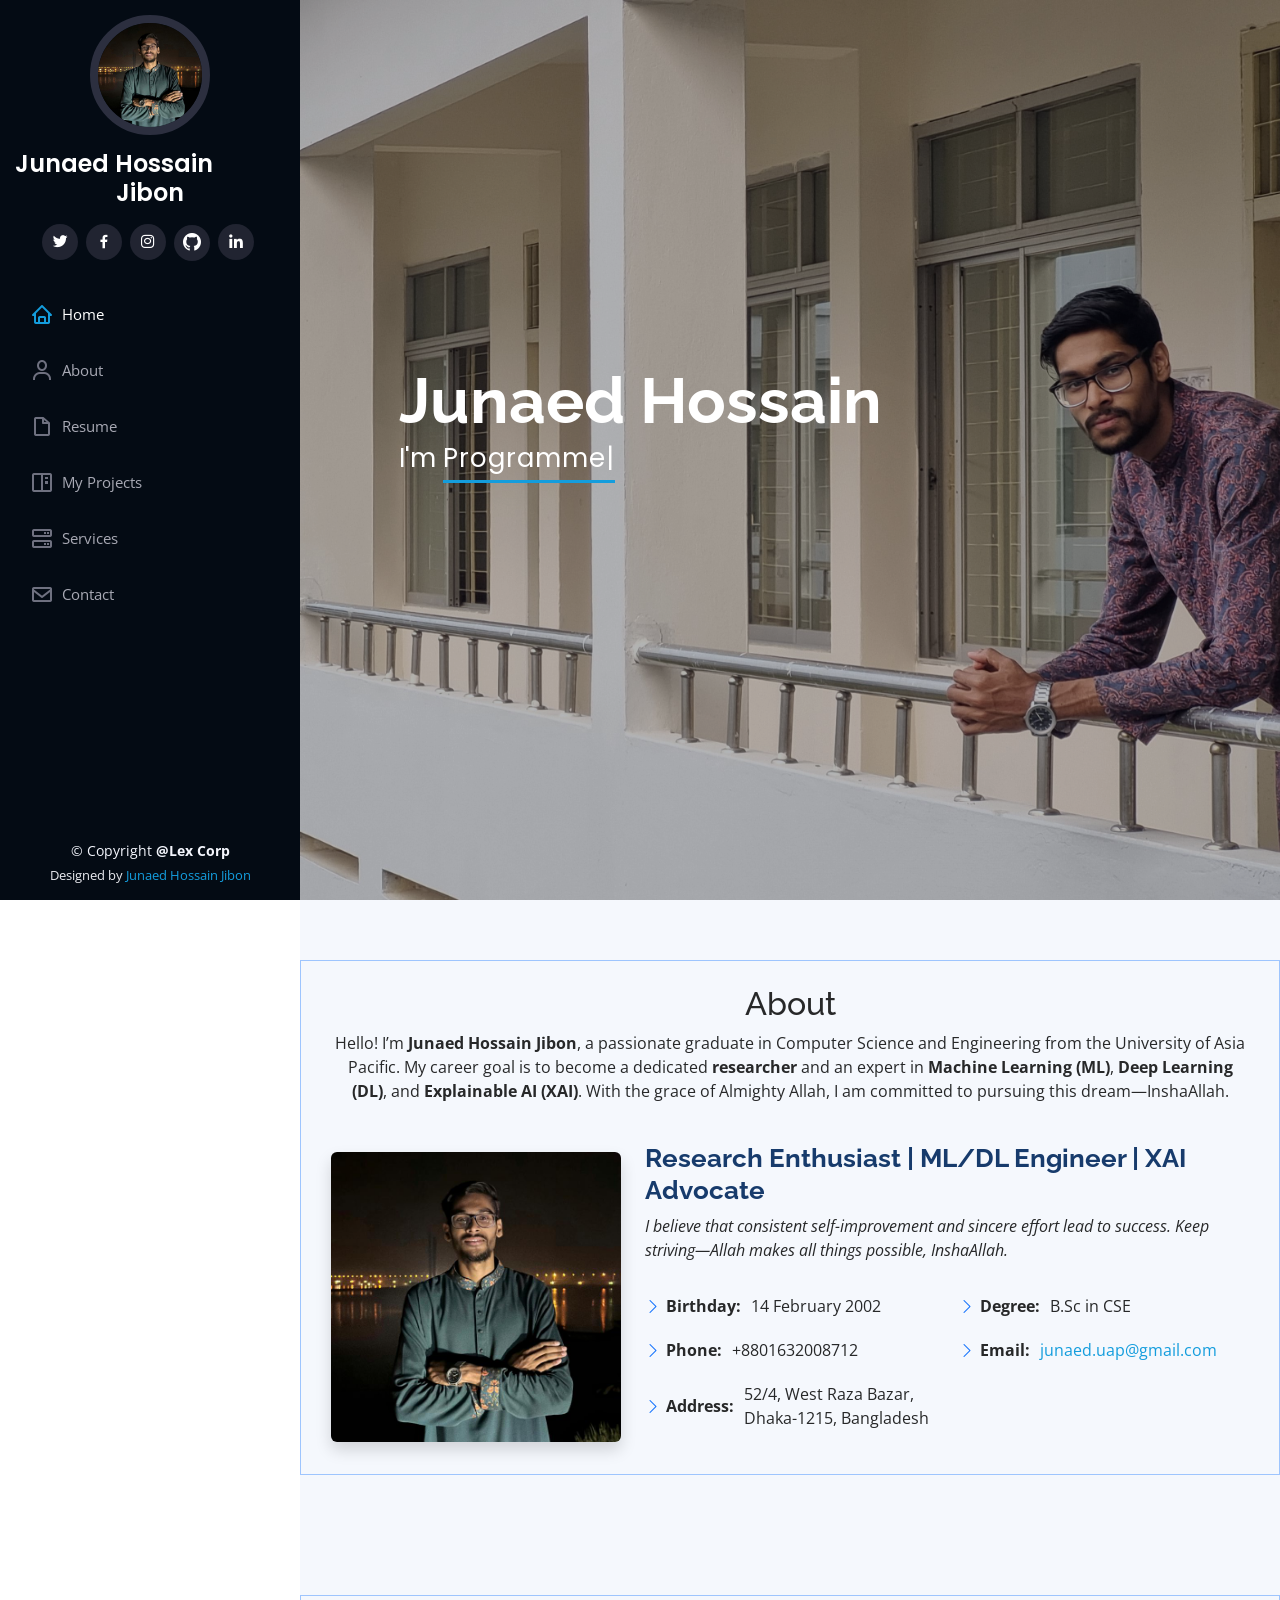
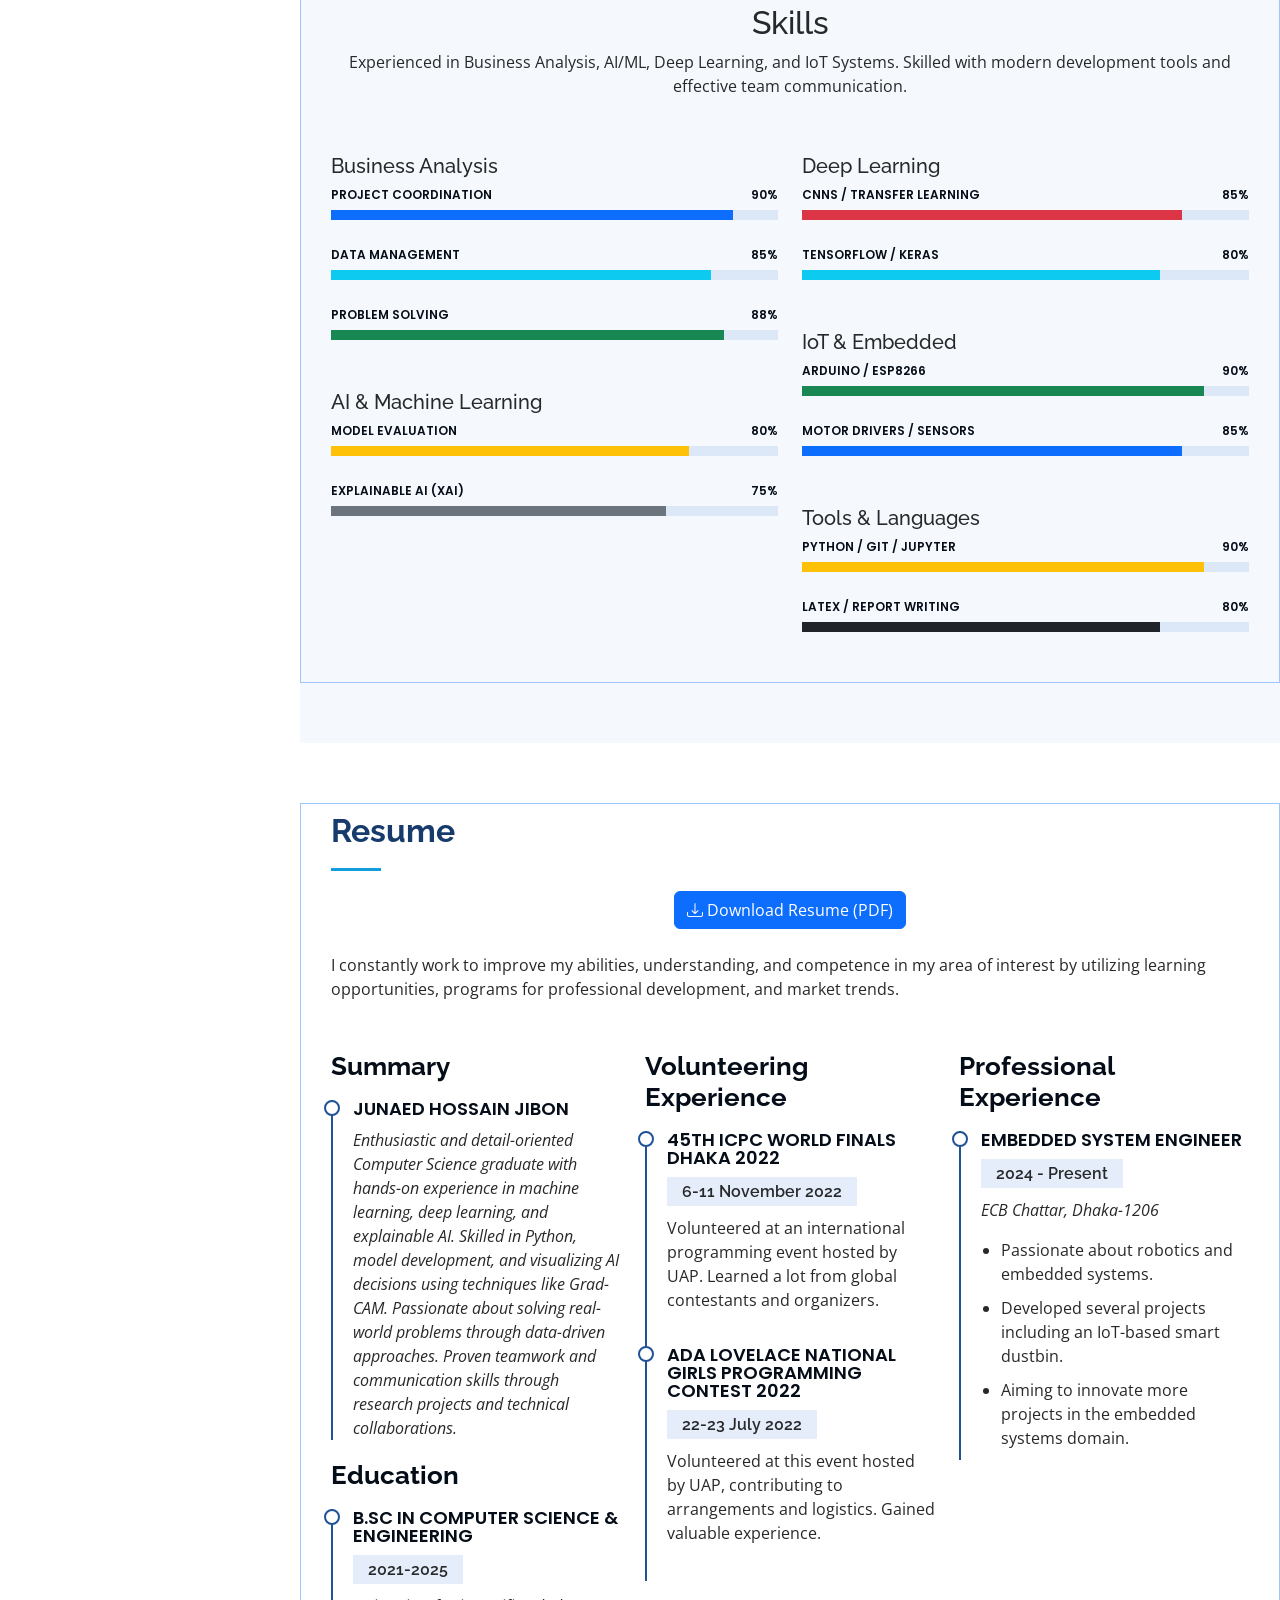
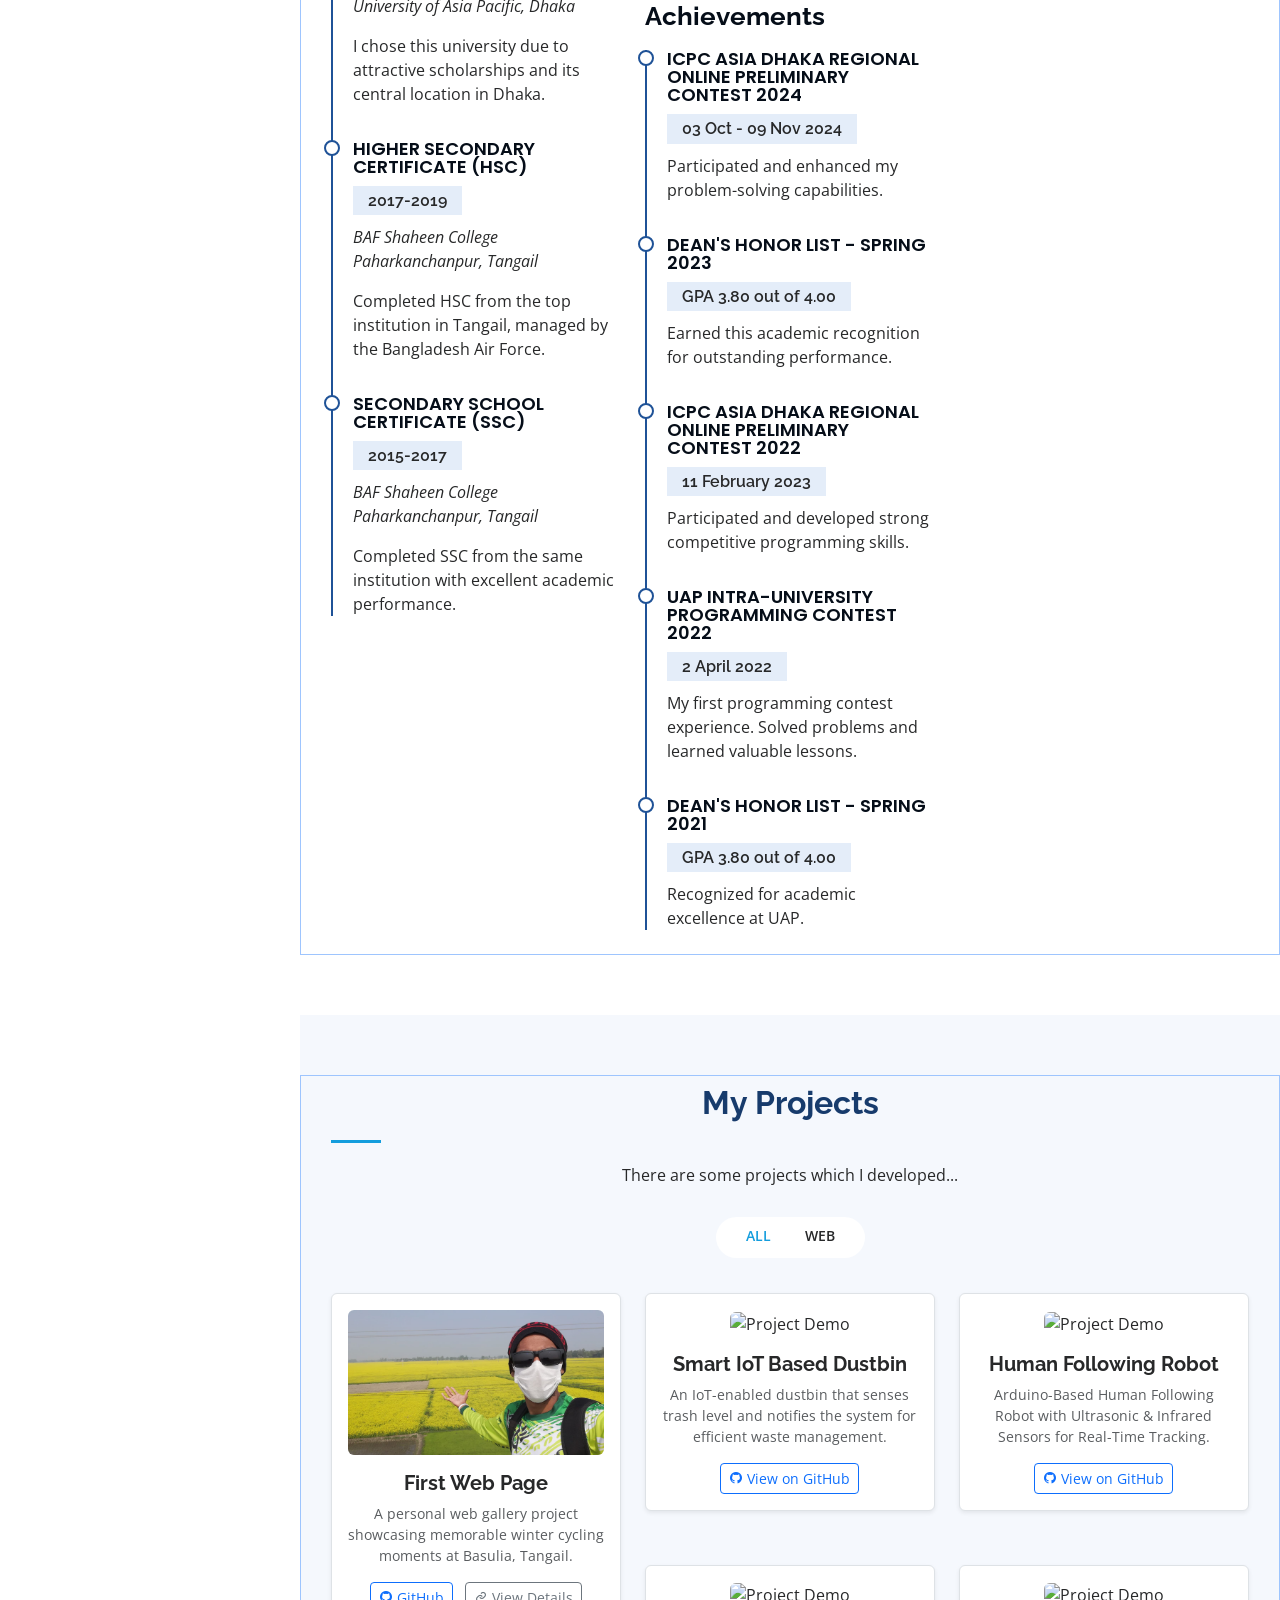
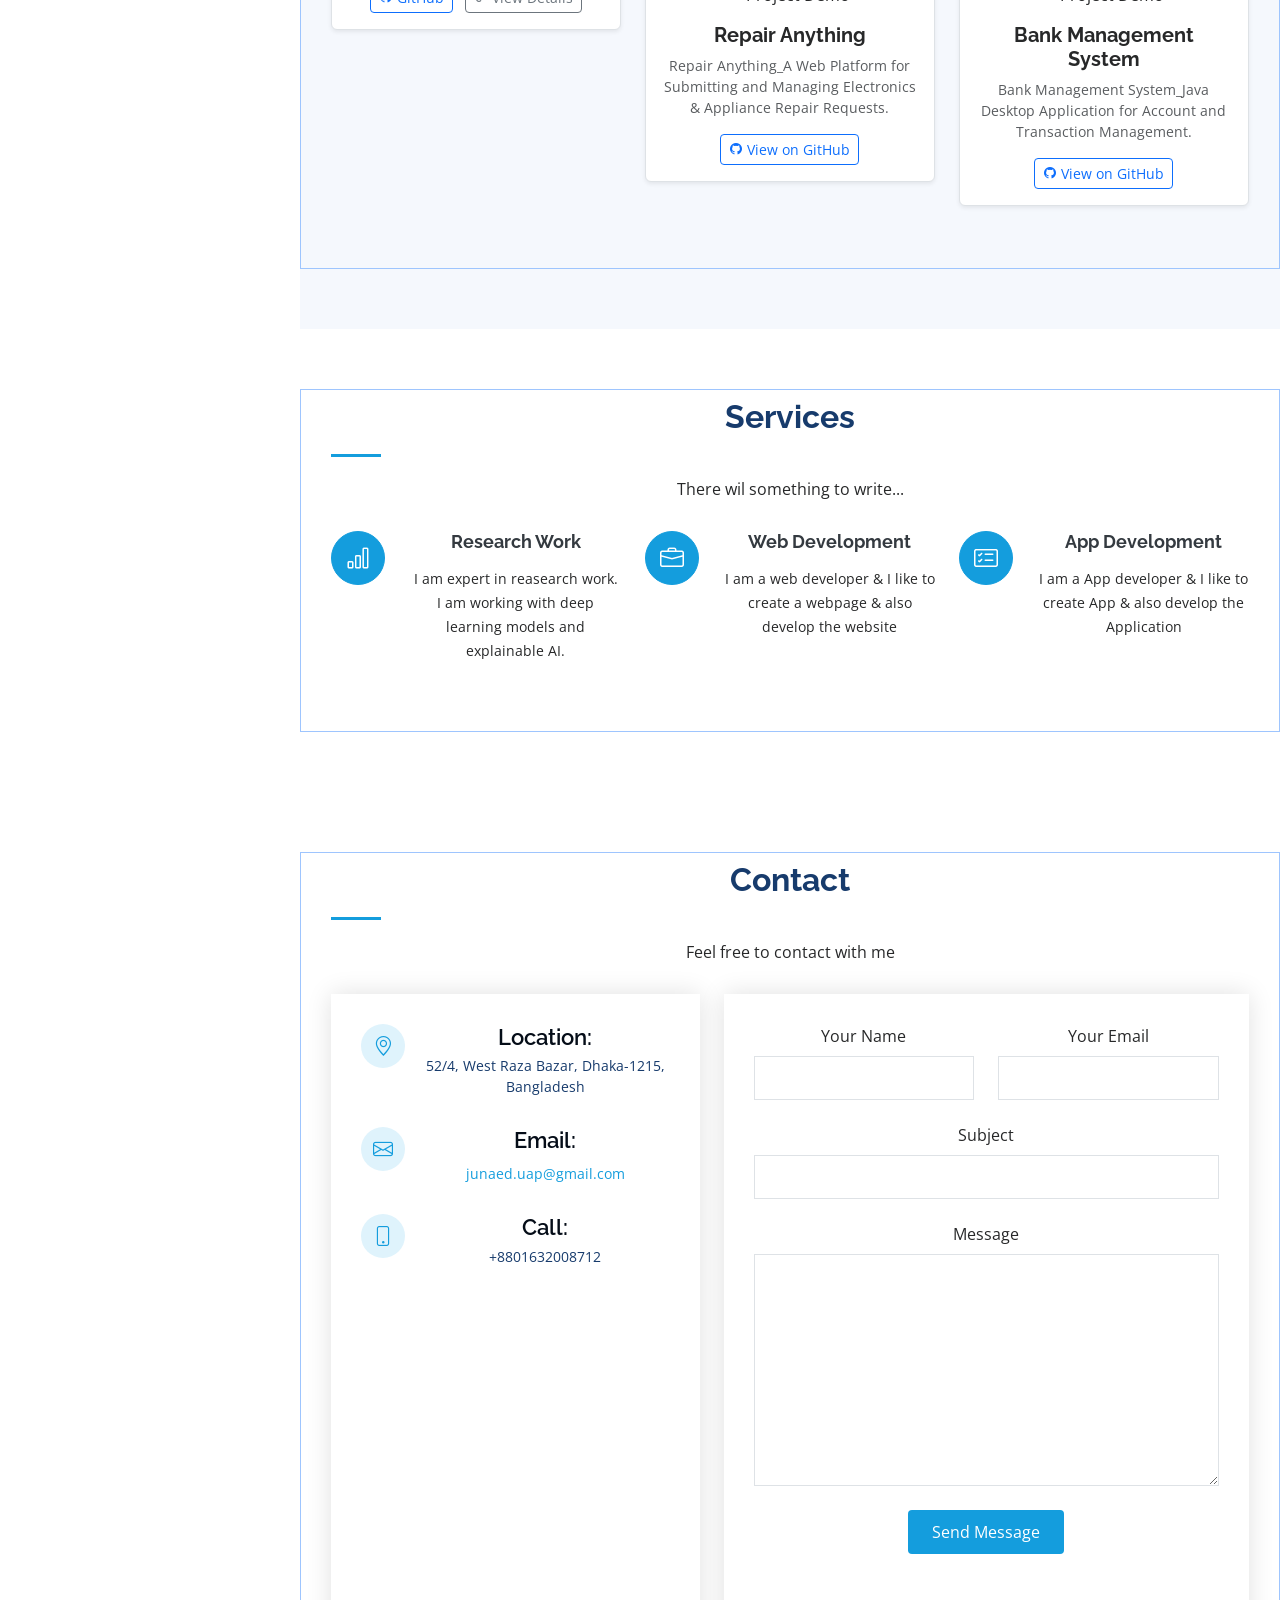
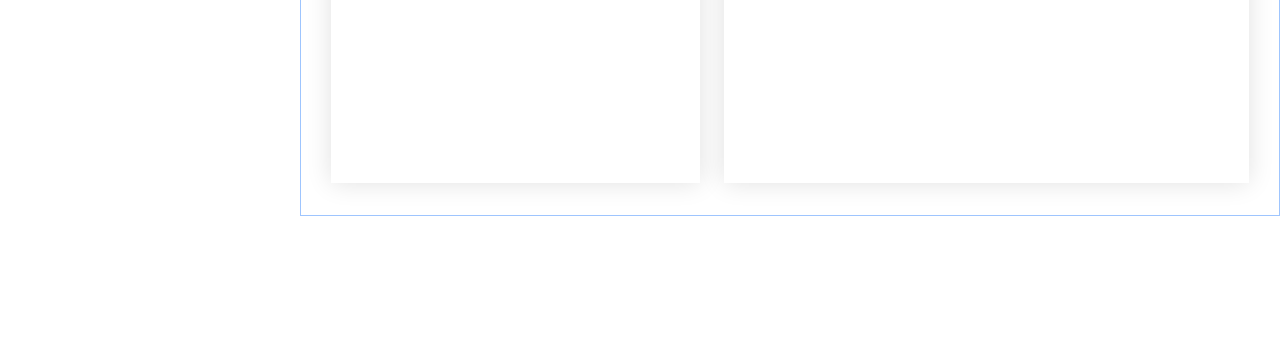
==== commit e0a14938: "Uploaded" ====
--- a/index.html
+++ b/index.html
@@ -287,10 +287,17 @@
 
 
     <!-- ======= Resume Section ======= -->
+
 <section id="resume" class="resume">
   <div class="container border border-primary-subtle pt-2 pb-2">
     <div class="section-title">
       <h2>Resume</h2>
+        <div class="text-center mb-4">
+          <a href="assets/resume/Resume of Junaed Hossain Jibon.pdf" class="btn btn-primary" download>
+            <i class="bi bi-download"></i> Download Resume (PDF)
+          </a>
+        </div>
+
       <p>I constantly work to improve my abilities, understanding, and competence in my area of interest by utilizing 
         learning opportunities, programs for professional development, and market trends.</p>
     </div>
@@ -389,7 +396,7 @@
   </div>
 </section><!-- End Resume Section -->
 
-    <!-- ======= Portfolio Section ======= -->
+    <!-- ======= Project Section ======= -->
 
     <section id="portfolio" class="portfolio section-bg">
      <div class = "container border border-primary-subtle pt-2 pb-2">
@@ -415,97 +422,104 @@
           </div>
         </div>
 
-        <div class="row portfolio-container" data-aos="fade-up" data-aos-delay="100">
-
-         <!-- <div class="col-lg-4 col-md-6 portfolio-item filter-app">
-            <div class="portfolio-wrap">
-              <img src="assets/pics/portfolio/portfolio-1.jpg" class="img-fluid" alt="">
-              <div class="portfolio-links">
-                <a href="assets/pics/portfolio/portfolio-1.jpg" data-gallery="portfolioGallery" class="portfolio-lightbox" title="App 1"><i class="bx bx-plus"></i></a>
-                <a href="portfolio-details.html" title="More Details"><i class="bx bx-link"></i></a>
-              </div>
-            </div>
-          </div>
+        <div class="row portfolio-container g-4" data-aos="fade-up" data-aos-delay="100">
+
+            <div class="col-lg-4 col-md-6 portfolio-item filter-web">
+                <div class="portfolio-wrap border rounded p-3 shadow-sm bg-white">
+
+                  <!-- Image Block -->
+                    <img src="assets/pics/portfolio/travel.jpg" class="img-fluid rounded" alt="A Winter Morning while cycling at Basulia, Basail, Tangail">
+
+                  <!-- Text and Link Block -->
+                    <div class="mt-3">
+                      <h5 class="fw-bold">First Web Page</h5>
+                      <p class="text-muted small">A personal web gallery project showcasing memorable winter cycling moments at Basulia, Tangail.</p>
+                      <a href="https://github.com/junaedhossain/cycling-trip-photo-album" target="_blank" class="btn btn-sm btn-outline-primary position-relative me-2" style="z-index:10;">
+                        <i class="bx bxl-github"></i> GitHub
+                      </a>
+                      <a href="Junaed_First_Project.html" target="_blank" class="btn btn-sm btn-outline-secondary position-relative" style="z-index:10;">
+                        <i class="bx bx-link"></i> View Details
+                      </a>
+                    </div>
+
+                </div>
+              </div>
+
+
 
           <div class="col-lg-4 col-md-6 portfolio-item filter-web">
-            <div class="portfolio-wrap">
-              <img src="assets/pics/portfolio/portfolio-2.jpg" class="img-fluid" alt="">
-              <div class="portfolio-links">
-                <a href="assets/pics/portfolio/portfolio-2.jpg" data-gallery="portfolioGallery" class="portfolio-lightbox" title="Web 3"><i class="bx bx-plus"></i></a>
-                <a href="portfolio-details.html" title="More Details"><i class="bx bx-link"></i></a>
-              </div>
-            </div>
-          </div>
-
-          <div class="col-lg-4 col-md-6 portfolio-item filter-app">
-            <div class="portfolio-wrap">
-              <img src="assets/pics/portfolio/portfolio-3.jpg" class="img-fluid" alt="">
-              <div class="portfolio-links">
-                <a href="assets/pics/portfolio/portfolio-3.jpg" data-gallery="portfolioGallery" class="portfolio-lightbox" title="App 2"><i class="bx bx-plus"></i></a>
-                <a href="portfolio-details.html" title="More Details"><i class="bx bx-link"></i></a>
-              </div>
-            </div>
-          </div>
-
-          <div class="col-lg-4 col-md-6 portfolio-item filter-card">
-            <div class="portfolio-wrap">
-              <img src="assets/pics/portfolio/portfolio-4.jpg" class="img-fluid" alt="">
-              <div class="portfolio-links">
-                <a href="assets/pics/portfolio/portfolio-4.jpg" data-gallery="portfolioGallery" class="portfolio-lightbox" title="Card 2"><i class="bx bx-plus"></i></a>
-                <a href= "portfolio-details.html" title="More Details"><i class="bx bx-link"></i></a>
-              </div>
+            <div class="portfolio-wrap border rounded p-3 shadow-sm bg-white">
+    
+              <!-- Image Block -->
+              <img src="assets/pics/portfolio/your-demo-image.jpg" class="img-fluid rounded" alt="Project Demo">
+    
+              <!-- Text and Link Block -->
+              <div class="mt-3">
+                <h5 class="fw-bold">Smart IoT Based Dustbin</h5>
+                <p class="text-muted small">An IoT-enabled dustbin that senses trash level and notifies the system for efficient waste management.</p>
+                <a href="https://github.com/groot-jerry/CSE_316_Peripheral_Project" target="_blank" class="btn btn-sm btn-outline-primary position-relative" style="z-index:10;">
+                  <i class="bx bxl-github"></i> View on GitHub
+                </a>
+              </div>
+
             </div>
           </div>
 
           <div class="col-lg-4 col-md-6 portfolio-item filter-web">
-            <div class="portfolio-wrap">
-              <img src="assets/pics/portfolio/portfolio-5.jpg" class="img-fluid" alt="">
-              <div class="portfolio-links">
-                <a href="assets/pics/portfolio/portfolio-5.jpg" data-gallery="portfolioGallery" class="portfolio-lightbox" title="Web 2"><i class="bx bx-plus"></i></a>
-                <a href="portfolio-details.html" title="More Details"><i class="bx bx-link"></i></a>
-              </div>
-            </div>
-          </div>
-
-          <div class="col-lg-4 col-md-6 portfolio-item filter-app">
-            <div class="portfolio-wrap">
-              <img src="assets/pics/portfolio/portfolio-6.jpg" class="img-fluid" alt="">
-              <div class="portfolio-links">
-                <a href="assets/pics/portfolio/portfolio-6.jpg" data-gallery="portfolioGallery" class="portfolio-lightbox" title="App 3"><i class="bx bx-plus"></i></a>
-                <a href="portfolio-details.html" title="More Details"><i class="bx bx-link"></i></a>
-              </div>
-            </div>
-          </div>
-
-          <div class="col-lg-4 col-md-6 portfolio-item filter-card">
-            <div class="portfolio-wrap">
-              <img src="assets/pics/portfolio/portfolio-7.jpg" class="img-fluid" alt="">
-              <div class="portfolio-links">
-                <a href="assets/pics/portfolio/portfolio-7.jpg" data-gallery="portfolioGallery" class="portfolio-lightbox" title="Card 1"><i class="bx bx-plus"></i></a>
-                <a href="portfolio-details.html" title="More Details"><i class="bx bx-link"></i></a>
-              </div>
-            </div>
-          </div>
-
-          <div class="col-lg-4 col-md-6 portfolio-item filter-card">
-            <div class="portfolio-wrap">
-              <img src="assets/pics/portfolio/portfolio-8.jpg" class="img-fluid" alt="">
-              <div class="portfolio-links">
-                <a href="assets/pics/portfolio/portfolio-8.jpg" data-gallery="portfolioGallery" class="portfolio-lightbox" title="Card 3"><i class="bx bx-plus"></i></a>
-                <a href="portfolio-details.html" title="More Details"><i class="bx bx-link"></i></a>
-              </div>
-            </div>
-          </div> -->
+            <div class="portfolio-wrap border rounded p-3 shadow-sm bg-white">
+    
+              <!-- Image Block -->
+              <img src="assets/pics/portfolio/your-demo-image.jpg" class="img-fluid rounded" alt="Project Demo">
+    
+              <!-- Text and Link Block -->
+              <div class="mt-3">
+                <h5 class="fw-bold">Human Following Robot</h5>
+                <p class="text-muted small">Arduino-Based Human Following Robot with Ultrasonic & Infrared Sensors for Real-Time Tracking.</p>
+                <a href="https://github.com/groot-jerry/SoftRoot_Project" target="_blank" class="btn btn-sm btn-outline-primary position-relative" style="z-index:10;">
+                  <i class="bx bxl-github"></i> View on GitHub
+                </a>
+              </div>
+
+            </div>
+          </div>
 
           <div class="col-lg-4 col-md-6 portfolio-item filter-web">
-            <div class="portfolio-wrap">
-              <img src="assets/pics/portfolio/travel.jpg" class="img-fluid" alt="">
-              <div class="portfolio-links">
-                <a href="assets/pics/portfolio/travel.jpg" data-gallery="portfolioGallery" class="portfolio-lightbox" title="A Winter Morning while cycling at Basulia, Basail, Tangail"><i class="bx bx-plus"></i></a>
-                <a href="Junaed_First_Project.html" title="More Details"><i class="bx bx-link"></i></a>
-              </div>
-            </div>
-          </div>
+            <div class="portfolio-wrap border rounded p-3 shadow-sm bg-white">
+    
+              <!-- Image Block -->
+              <img src="assets/pics/portfolio/your-demo-image.jpg" class="img-fluid rounded" alt="Project Demo">
+    
+              <!-- Text and Link Block -->
+              <div class="mt-3">
+                <h5 class="fw-bold">Repair Anything</h5>
+                <p class="text-muted small">Repair Anything_A Web Platform for Submitting and Managing Electronics & Appliance Repair Requests.</p>
+                <a href="https://github.com/groot-jerry/CSE_410_Software_Development" target="_blank" class="btn btn-sm btn-outline-primary position-relative" style="z-index:10;">
+                  <i class="bx bxl-github"></i> View on GitHub
+                </a>
+              </div>
+
+            </div>
+          </div>
+
+          <div class="col-lg-4 col-md-6 portfolio-item filter-web">
+            <div class="portfolio-wrap border rounded p-3 shadow-sm bg-white">
+    
+              <!-- Image Block -->
+              <img src="assets/pics/portfolio/your-demo-image.jpg" class="img-fluid rounded" alt="Project Demo">
+    
+              <!-- Text and Link Block -->
+              <div class="mt-3">
+                <h5 class="fw-bold">Bank Management System</h5>
+                <p class="text-muted small">Bank Management System_Java Desktop Application for Account and Transaction Management.</p>
+                <a href="https://github.com/groot-jerry/Java_Project" target="_blank" class="btn btn-sm btn-outline-primary position-relative" style="z-index:10;">
+                  <i class="bx bxl-github"></i> View on GitHub
+                </a>
+              </div>
+
+            </div>
+          </div>
+
+          
 
         </div>
 
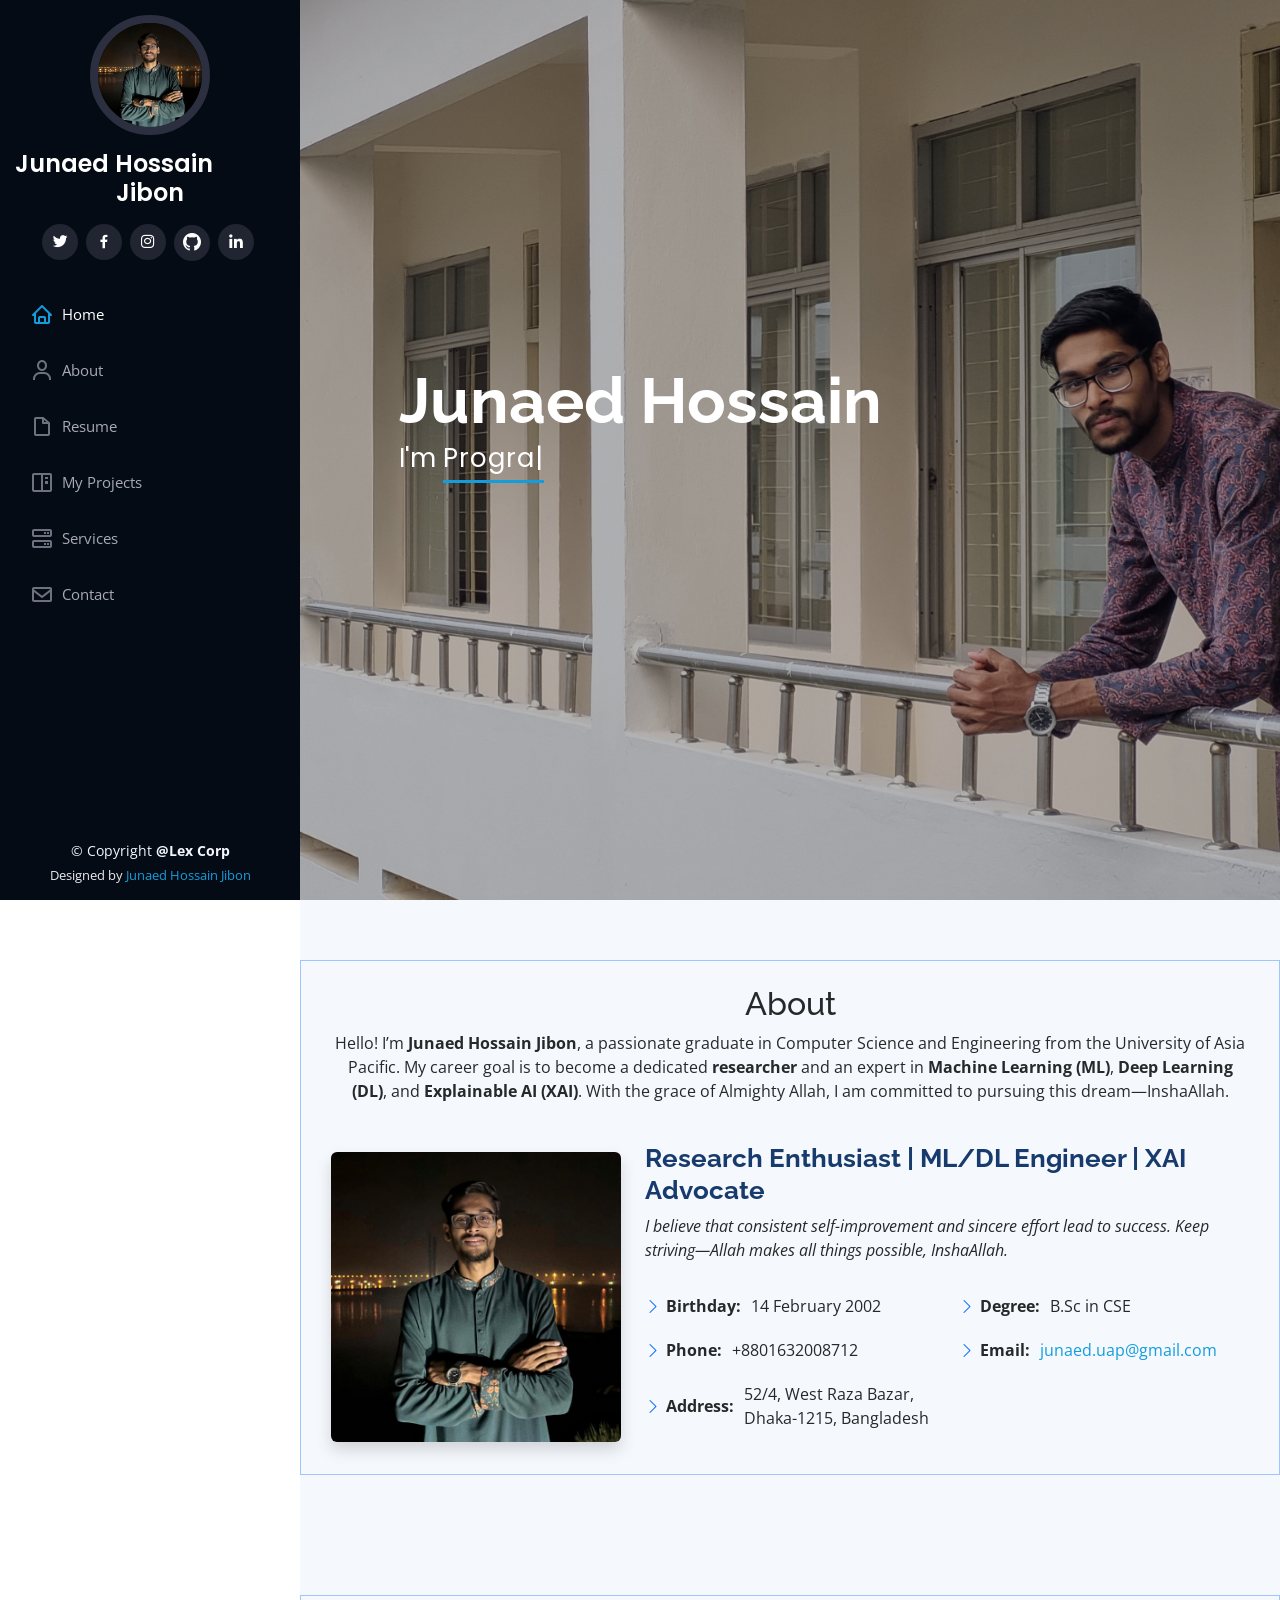
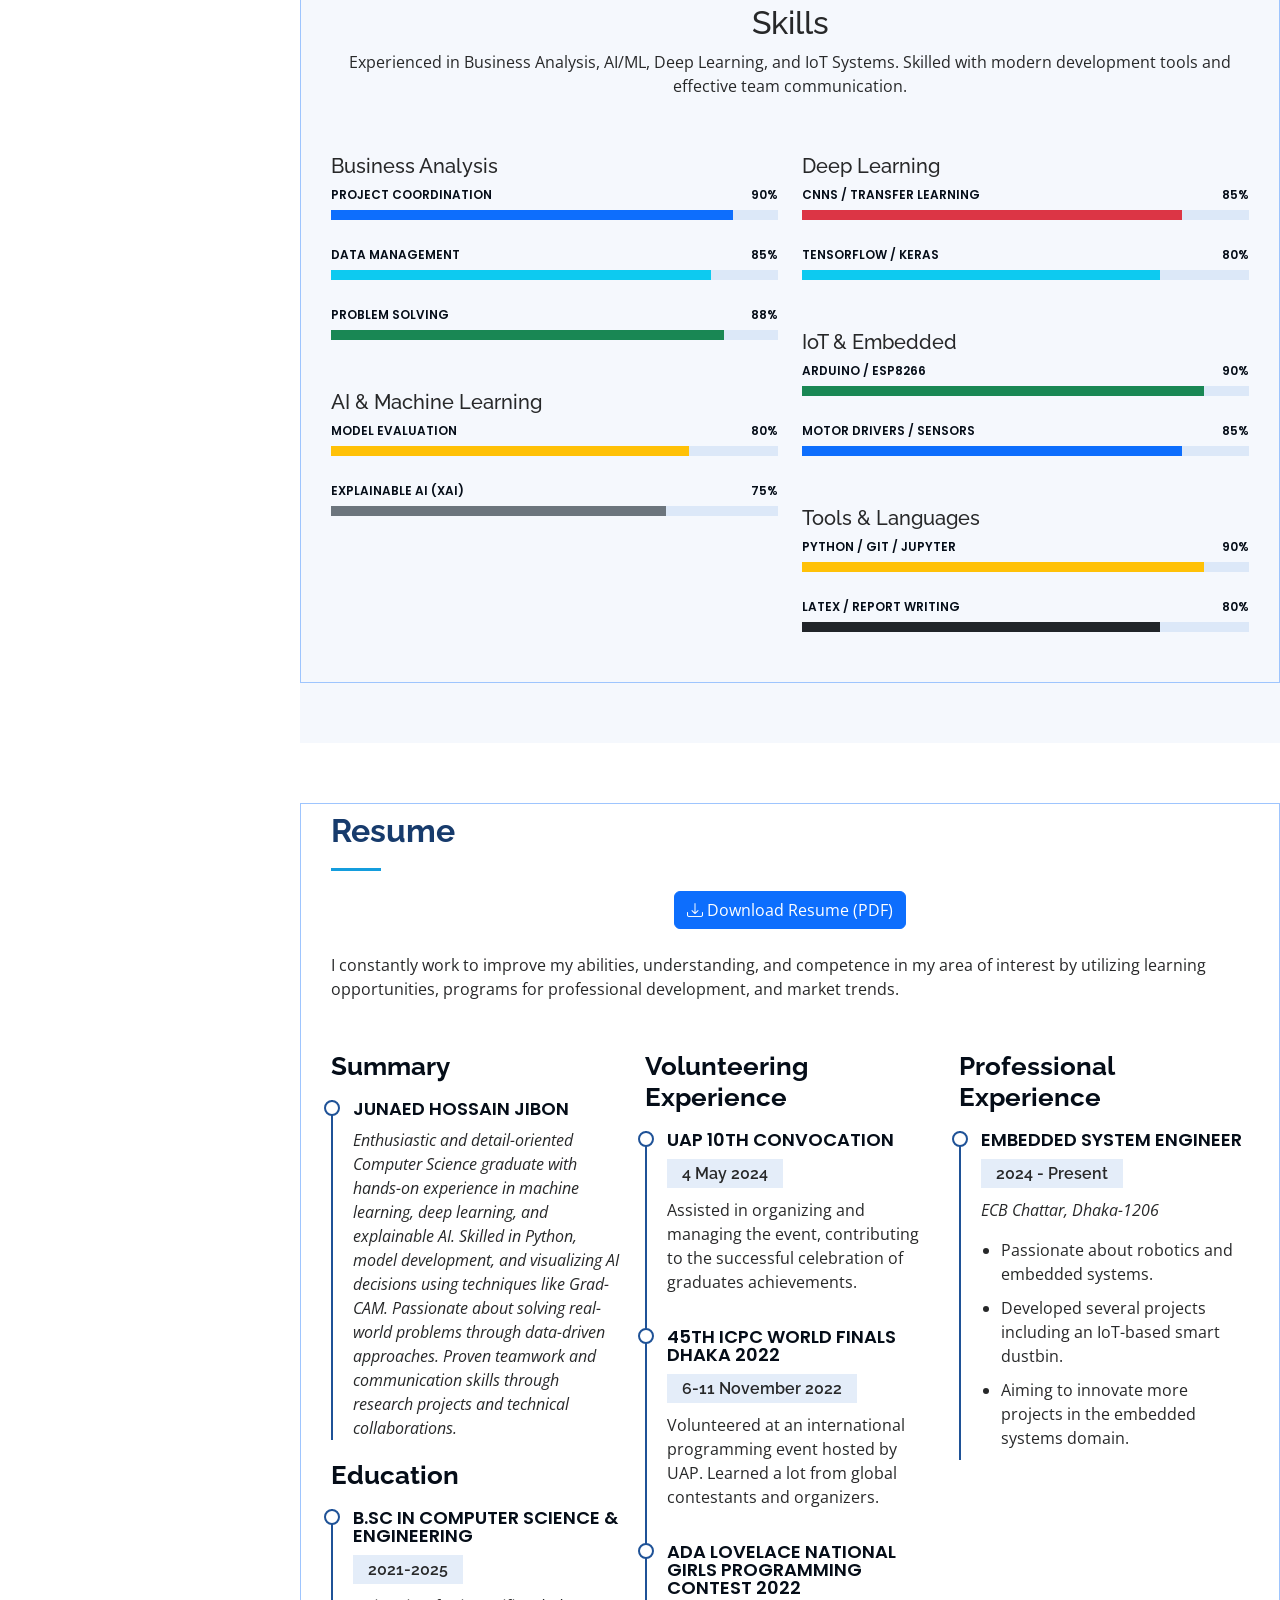
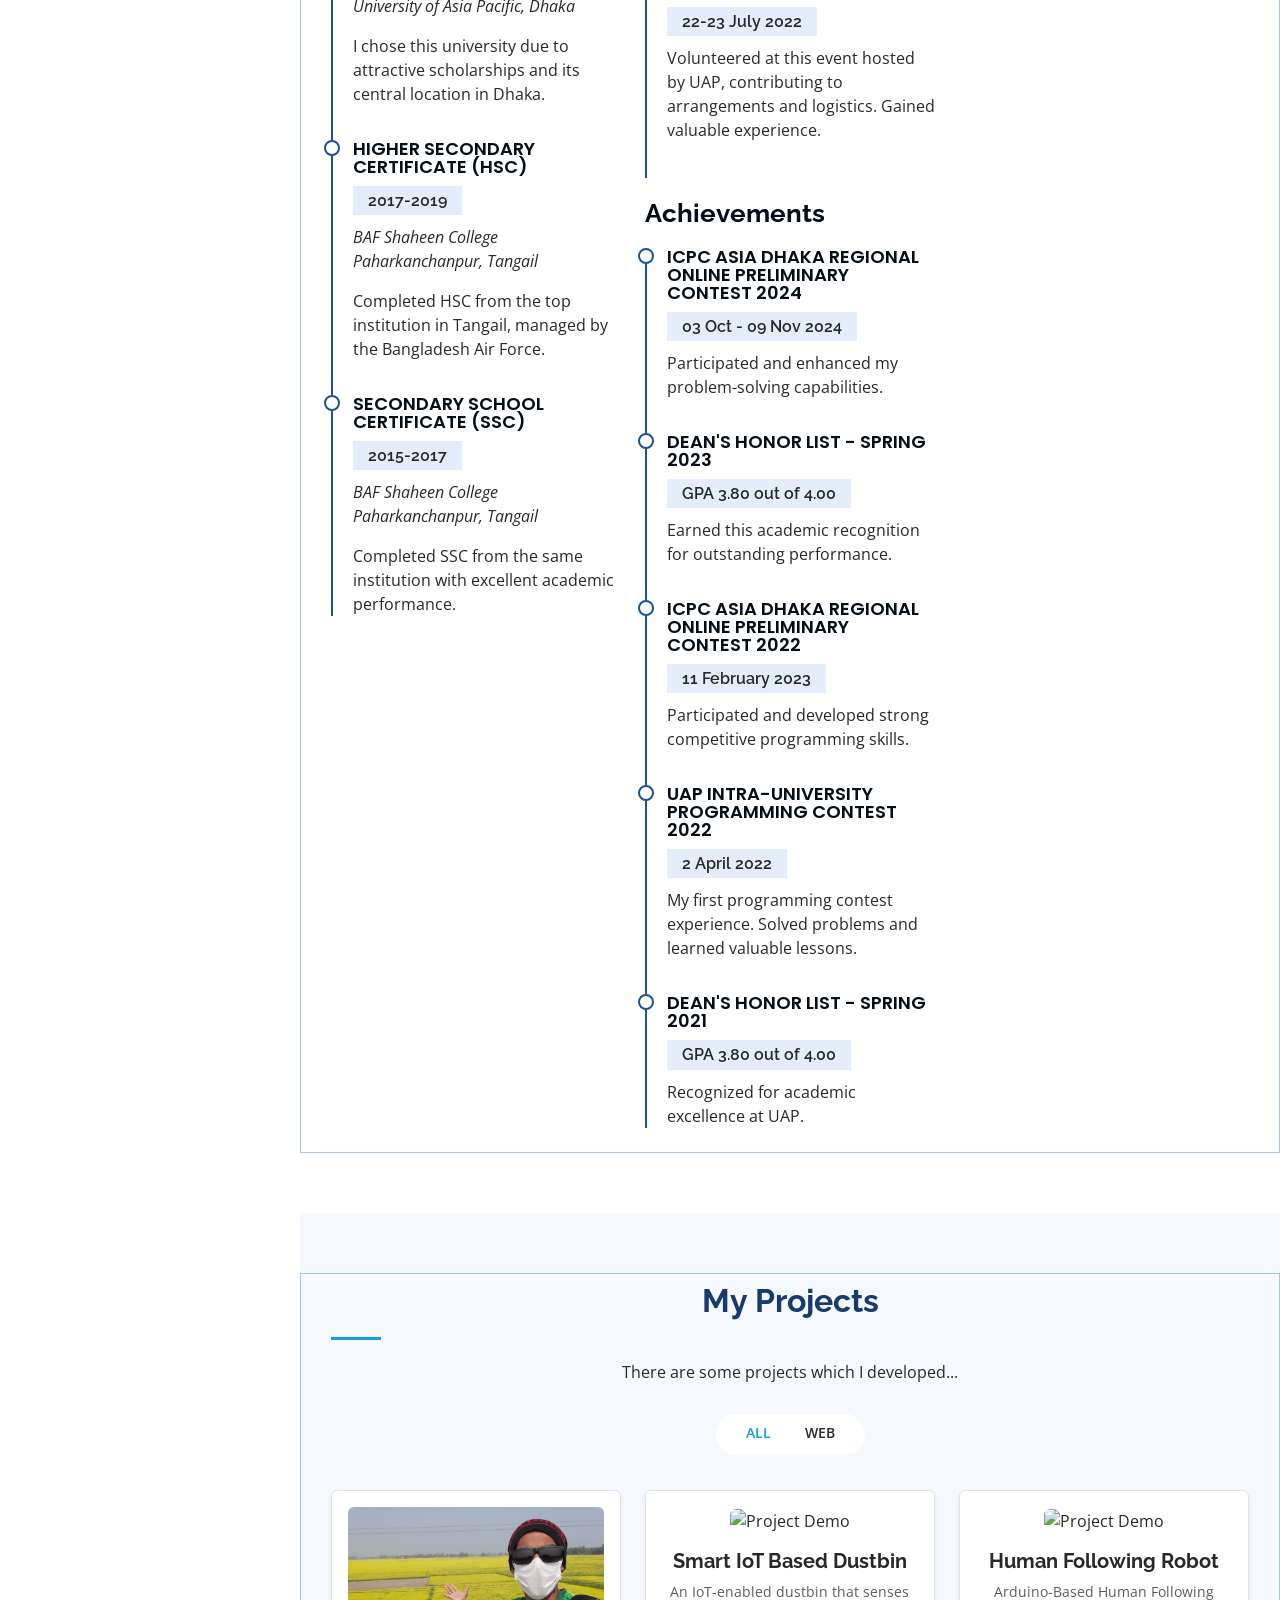
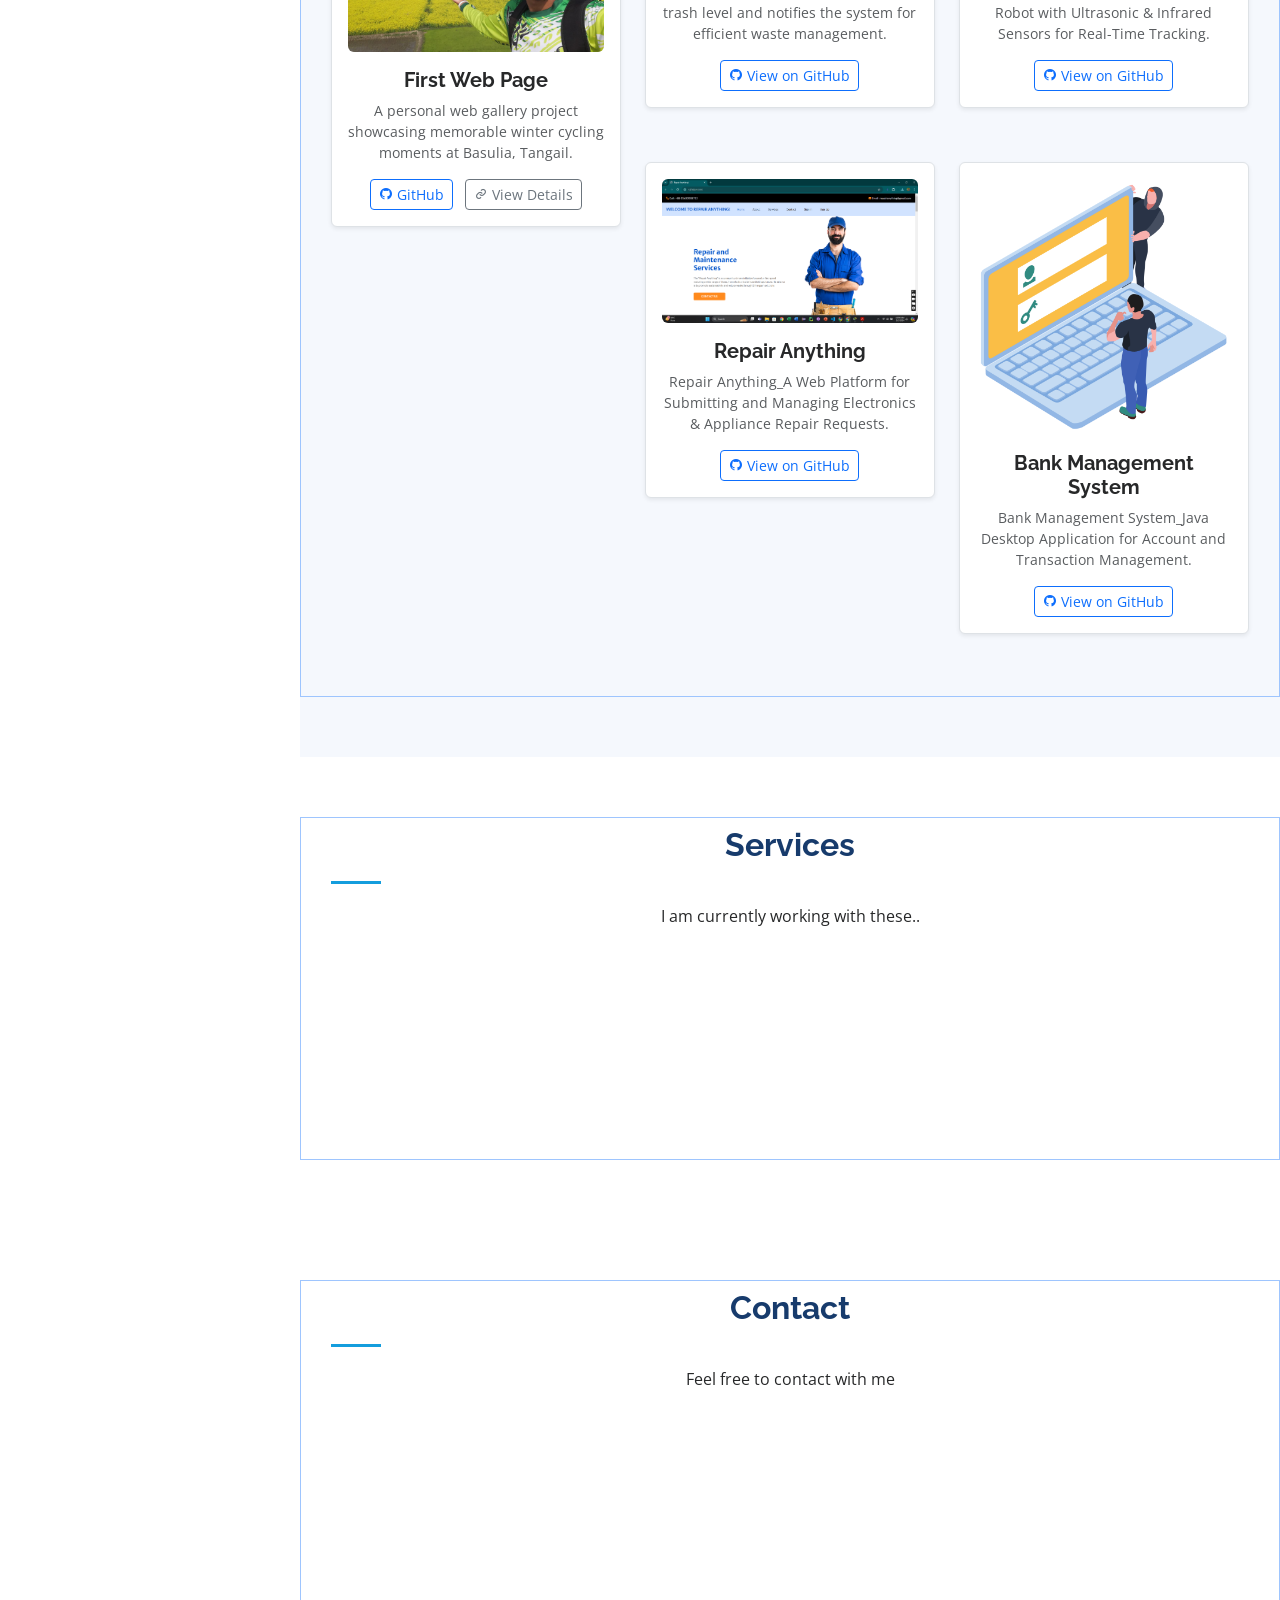
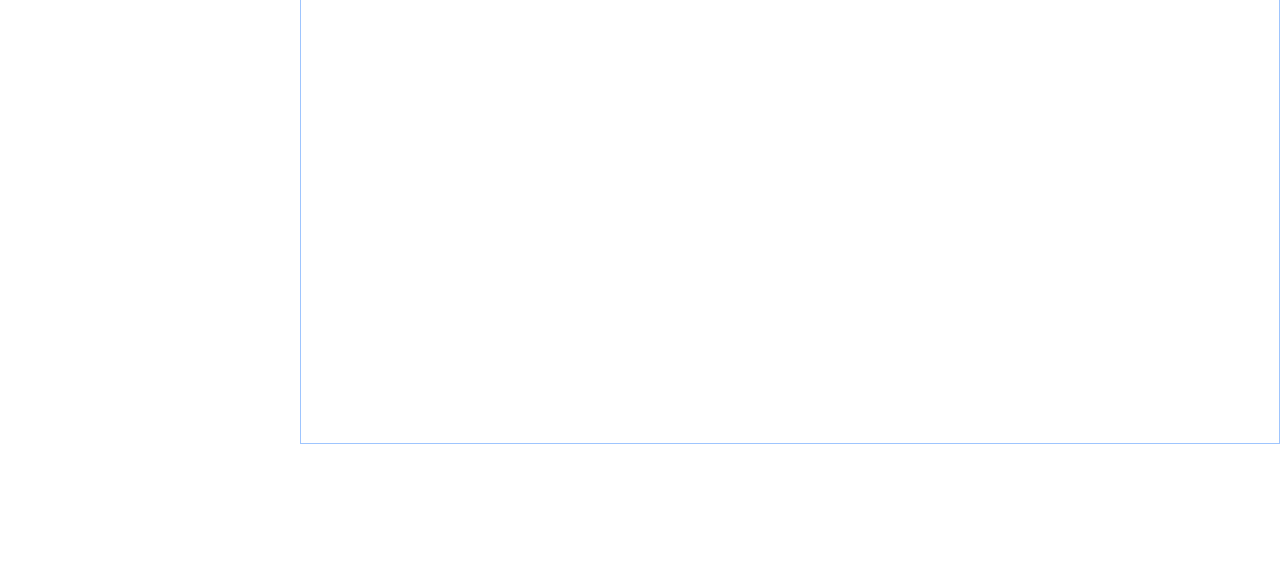
==== commit 2c9d2f9b: "Done" ====
--- a/index.html
+++ b/index.html
@@ -339,6 +339,11 @@
       <!-- Volunteering and Achievements -->
       <div class="col-lg-4" data-aos="fade-up" data-aos-delay="100">
         <h3 class="resume-title">Volunteering Experience</h3>
+         <div class="resume-item">
+          <h4>UAP 10th Convocation</h4>
+          <h5>4 May 2024</h5>
+          <p>Assisted in organizing and managing the event, contributing to the successful celebration of graduates achievements.</p>
+        </div>
         <div class="resume-item">
           <h4>45th ICPC World Finals Dhaka 2022</h4>
           <h5>6-11 November 2022</h5>
@@ -444,8 +449,6 @@
 
                 </div>
               </div>
-
-
 
           <div class="col-lg-4 col-md-6 portfolio-item filter-web">
             <div class="portfolio-wrap border rounded p-3 shadow-sm bg-white">
@@ -487,7 +490,7 @@
             <div class="portfolio-wrap border rounded p-3 shadow-sm bg-white">
     
               <!-- Image Block -->
-              <img src="assets/pics/portfolio/your-demo-image.jpg" class="img-fluid rounded" alt="Project Demo">
+              <img src="assets/pics/portfolio/Repair_Anything.png" class="img-fluid rounded" alt="Project Demo">
     
               <!-- Text and Link Block -->
               <div class="mt-3">
@@ -505,7 +508,7 @@
             <div class="portfolio-wrap border rounded p-3 shadow-sm bg-white">
     
               <!-- Image Block -->
-              <img src="assets/pics/portfolio/your-demo-image.jpg" class="img-fluid rounded" alt="Project Demo">
+              <img src="assets/pics/portfolio/Login.png" class="img-fluid rounded" alt="Project Demo">
     
               <!-- Text and Link Block -->
               <div class="mt-3">
@@ -517,9 +520,7 @@
               </div>
 
             </div>
-          </div>
-
-          
+          </div> 
 
         </div>
 
@@ -539,7 +540,7 @@
         <div class="section-title">
           <h2>Services</h2>
           <p>
-            There wil something to write...
+            I am currently working with these..
           </p>
         </div>
 
@@ -558,11 +559,13 @@
             <p class="description">I am a web developer & I like to create a webpage & also develop the website</p>
           </div>
 
-          <div class="col-lg-4 col-md-6 icon-box" data-aos="fade-up" data-aos-delay="100">
+         <!-- <div class="col-lg-4 col-md-6 icon-box" data-aos="fade-up" data-aos-delay="100">
             <div class="icon"><i class="bi bi-card-checklist"></i></div>
             <h4 class="title"><a href="">App Development</a></h4>
             <p class="description">I am a App developer & I like to create App & also develop the Application</p>
           </div>
+
+           -->
 
           
 
@@ -719,8 +722,19 @@
                 <p>+8801632008712</p>
               </div>
 
-              <iframe src="https://www.google.com/maps/embed?pb=!1m14!1m12!1m3!1d2472.7550583651705!2d90.39021904177616!3d23.753470426634674!2m3!1f0!2f0!3f0!3m2!1i1024!2i768!4f13.1!5e0!3m2!1sbn!2sbd!4v1691357938354!5m2!1sbn!2sbd" width="400" height="450" style="border:0;" allowfullscreen="" loading="lazy" referrerpolicy="no-referrer-when-downgrade"></iframe>
+              <div class="map-responsive">
+                  <iframe 
+                      src="https://www.google.com/maps/embed?pb=!1m18!1m12!1m3!1d3651.808666017902!2d90.38005667511527!3d23.754201478667827!2m3!1f0!2f0!3f0!3m2!1i1024!2i768!4f13.1!3m3!1m2!1s0x3755b8af08d86335%3A0xd0b6c177b955a064!2s52%2F4%20West%20Raja%20Bazar%2C%20Dhaka%201207!5e0!3m2!1sen!2sbd!4v1753818199702!5m2!1sen!2sbd"
+                      style="border:0;" 
+                      allowfullscreen="" 
+                      loading="lazy" 
+                      referrerpolicy="no-referrer-when-downgrade">
+                  </iframe>
+              </div>
+
+          
             </div>
+
 
           </div>
 
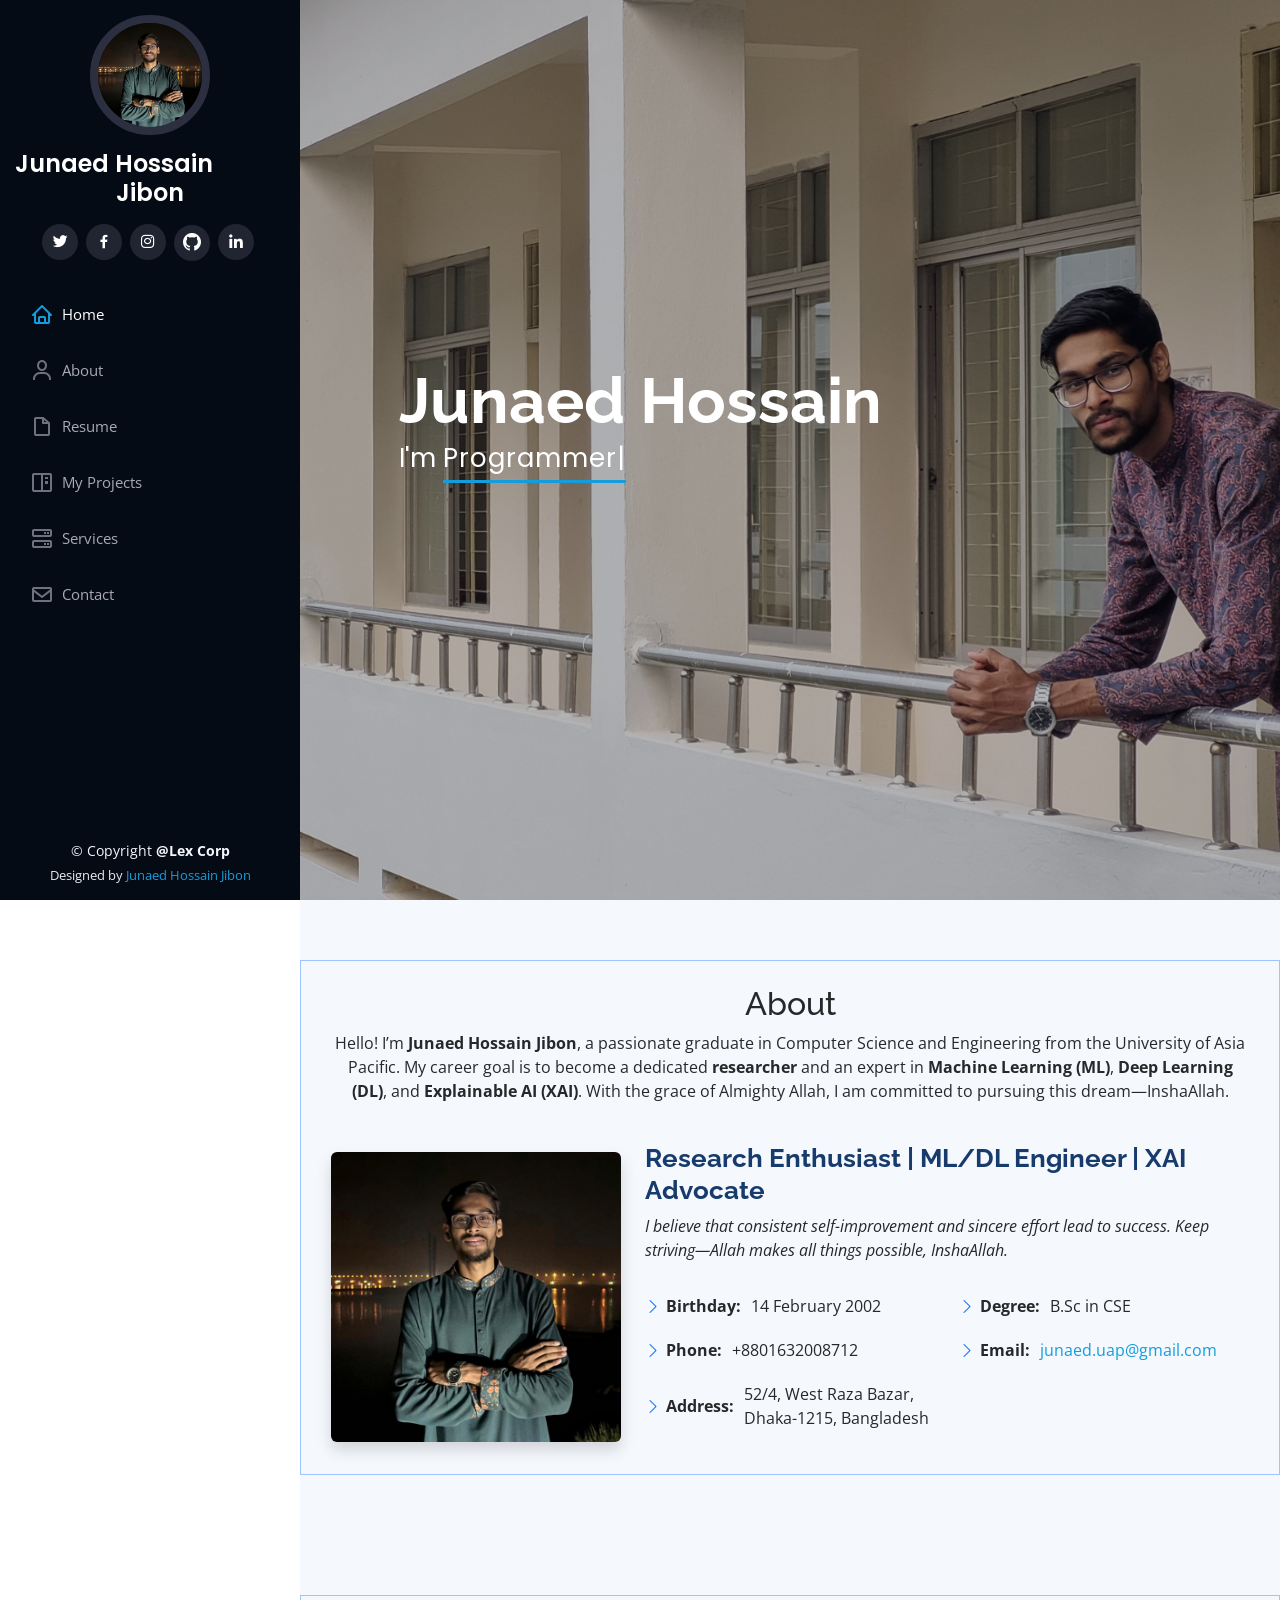
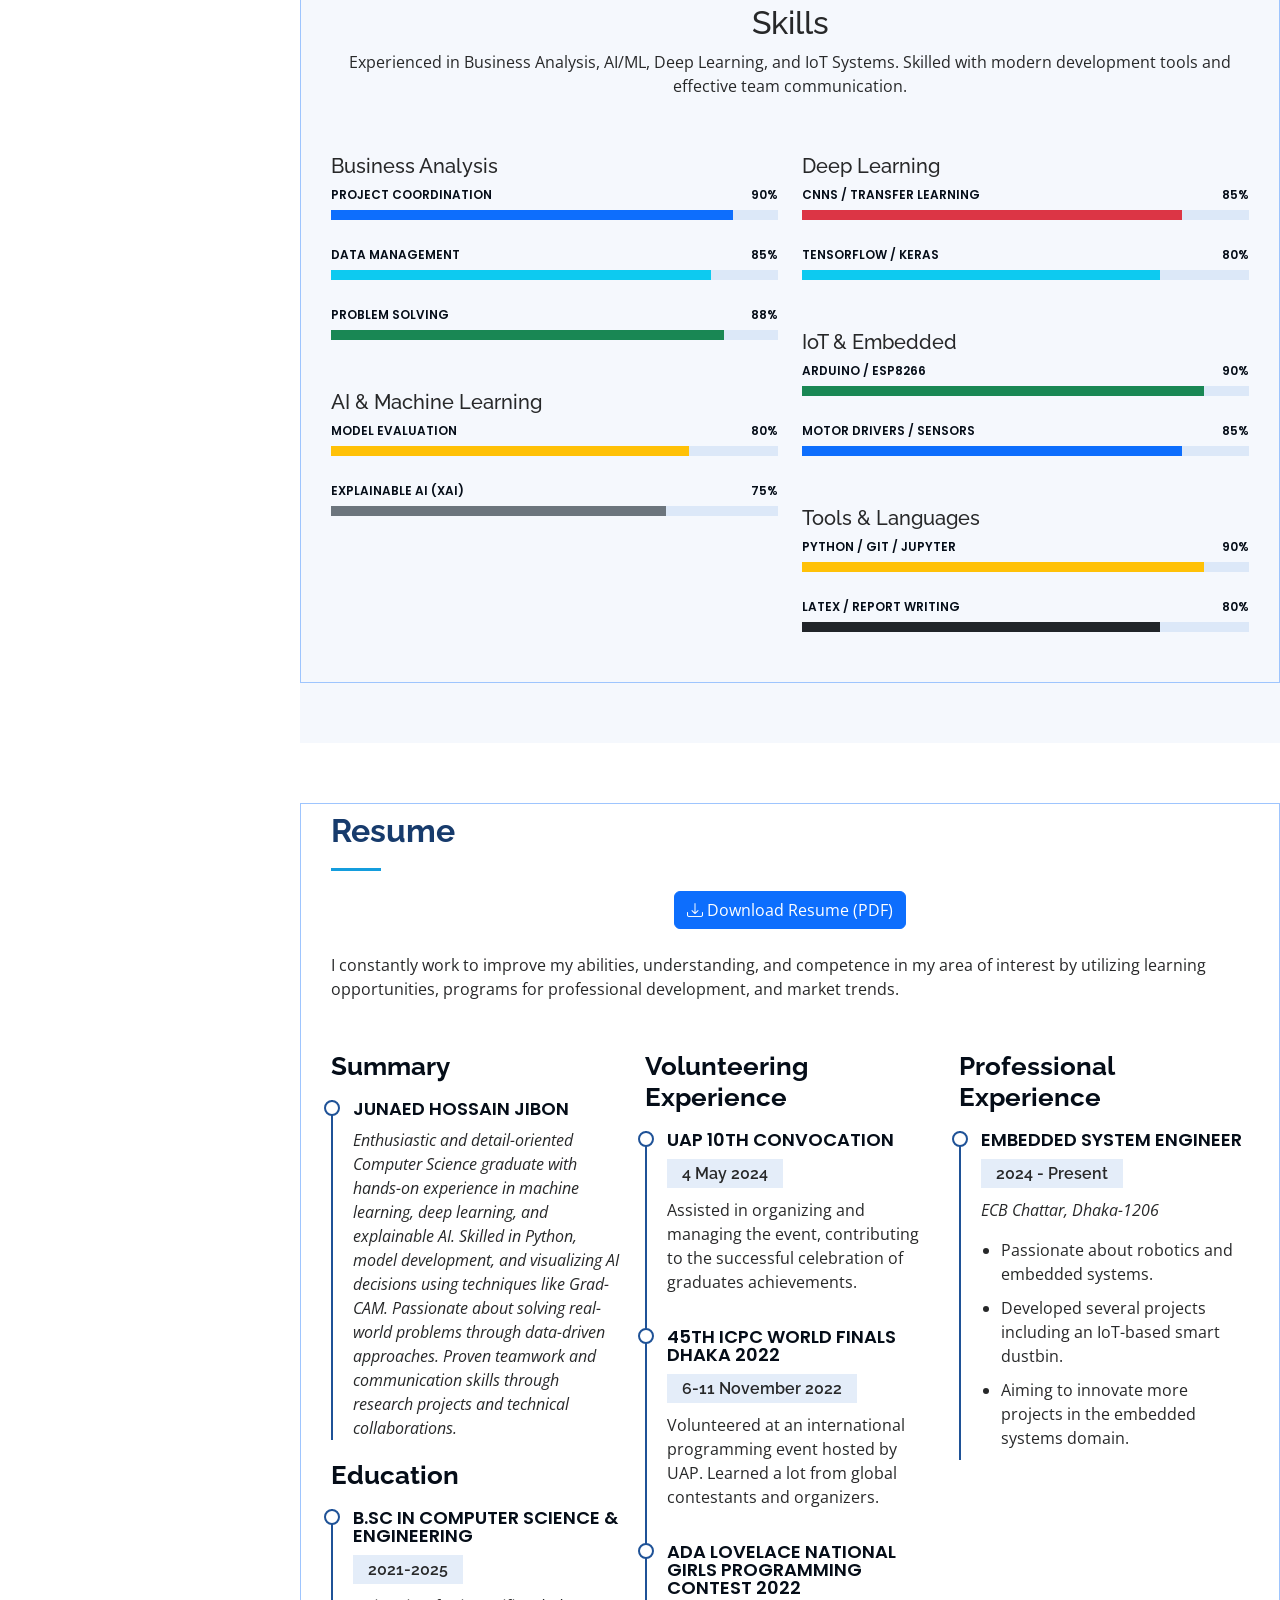
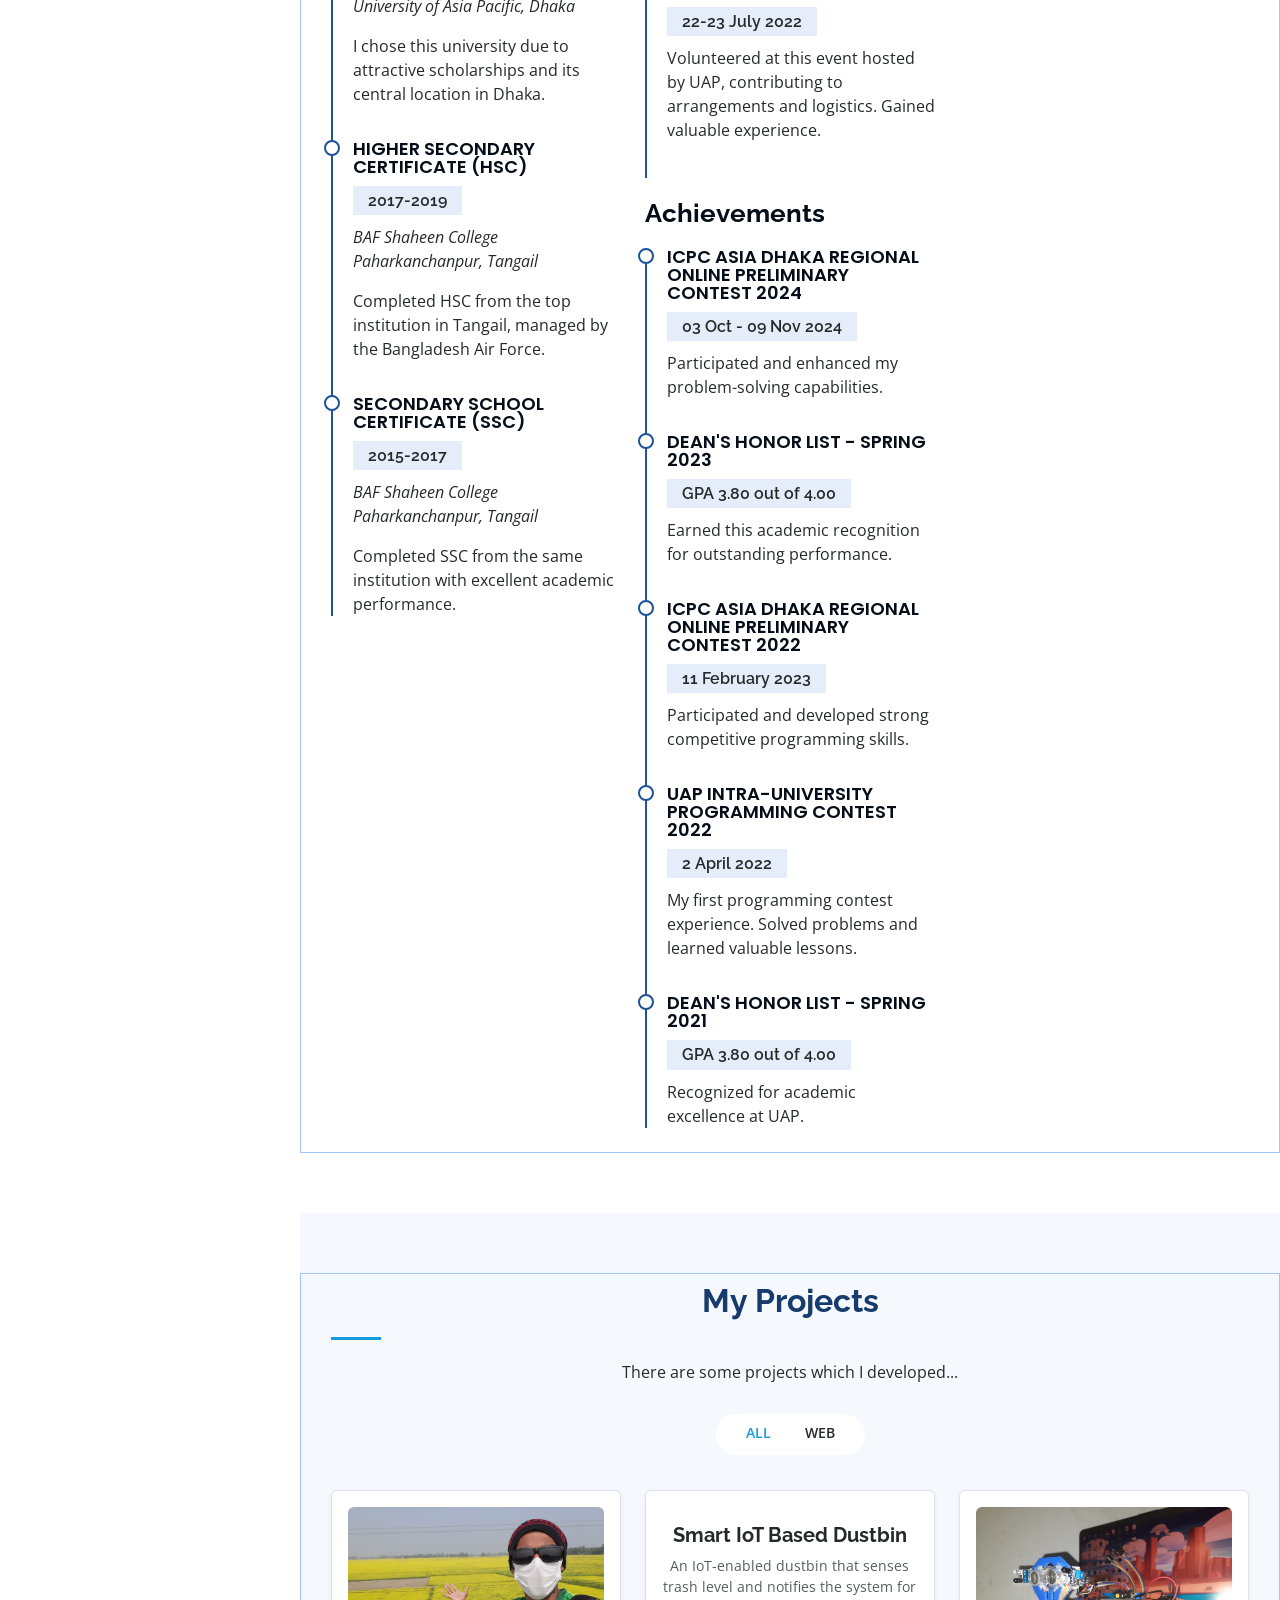
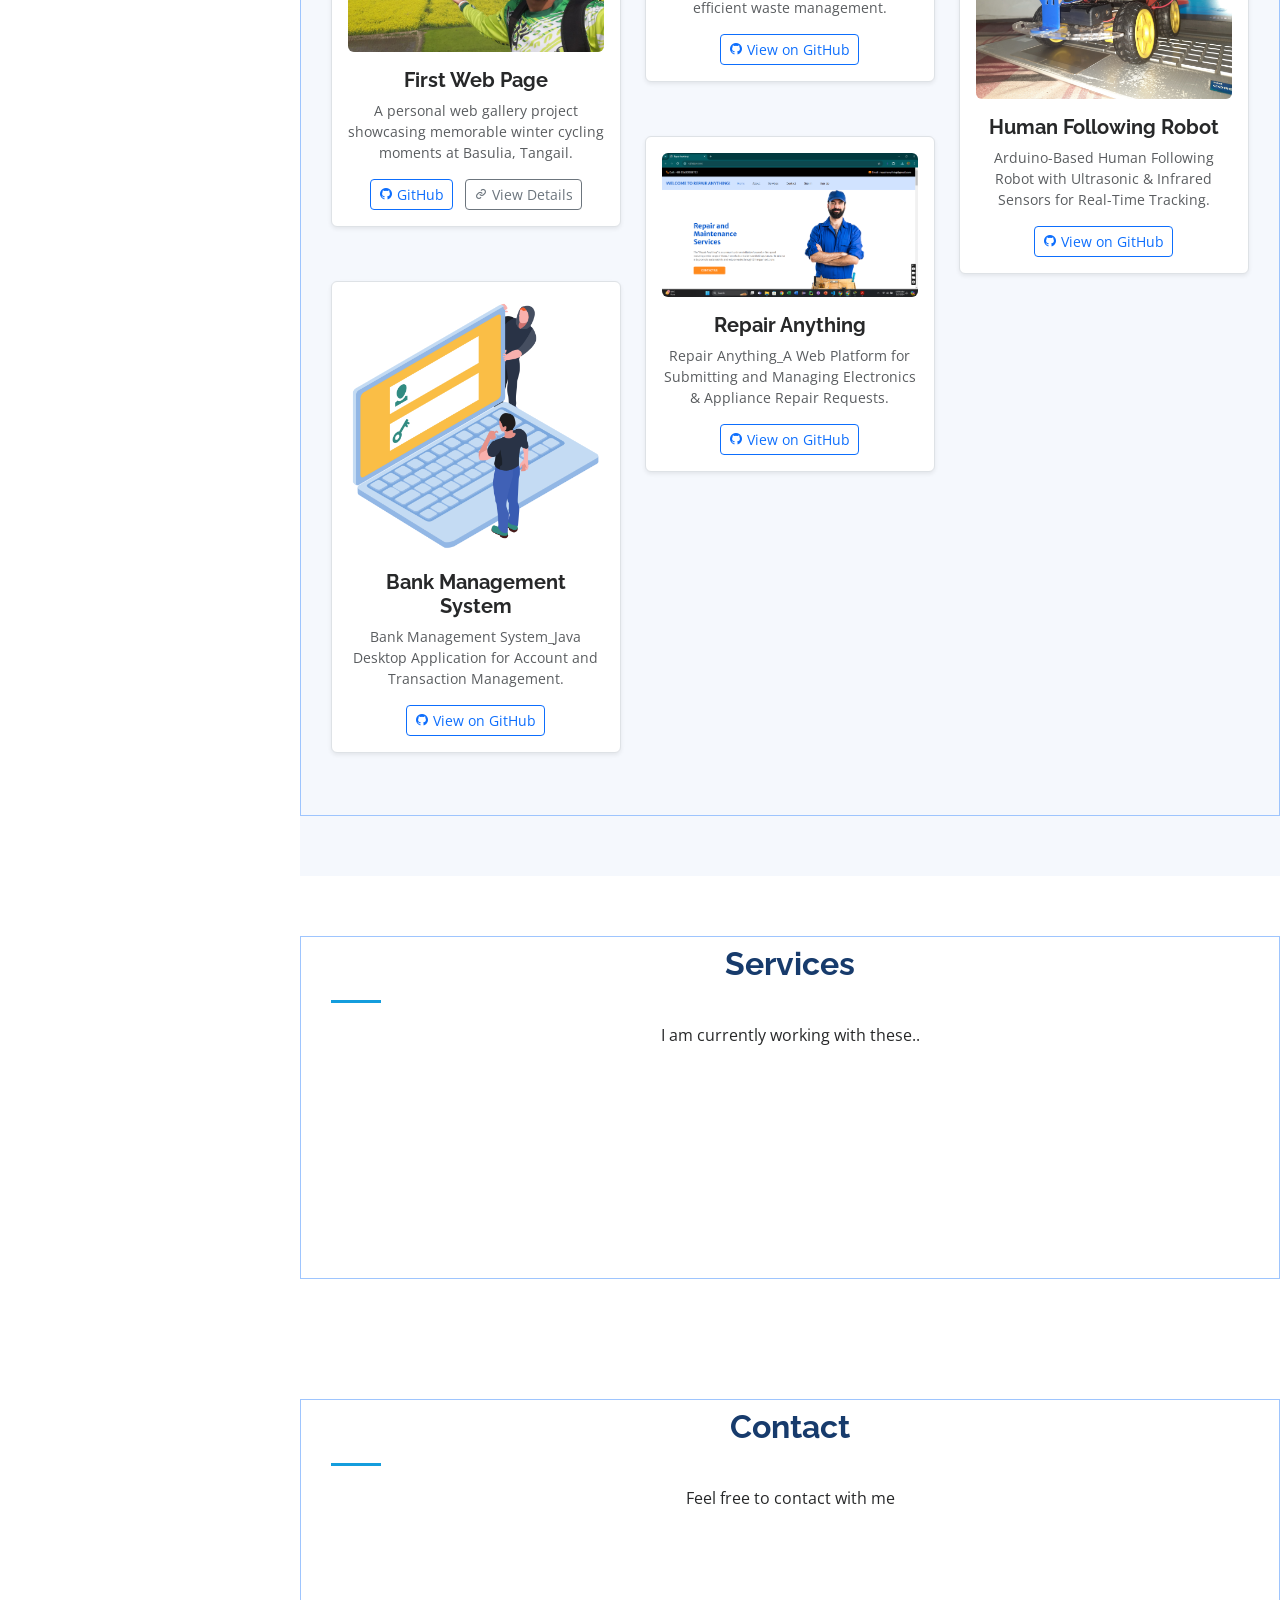
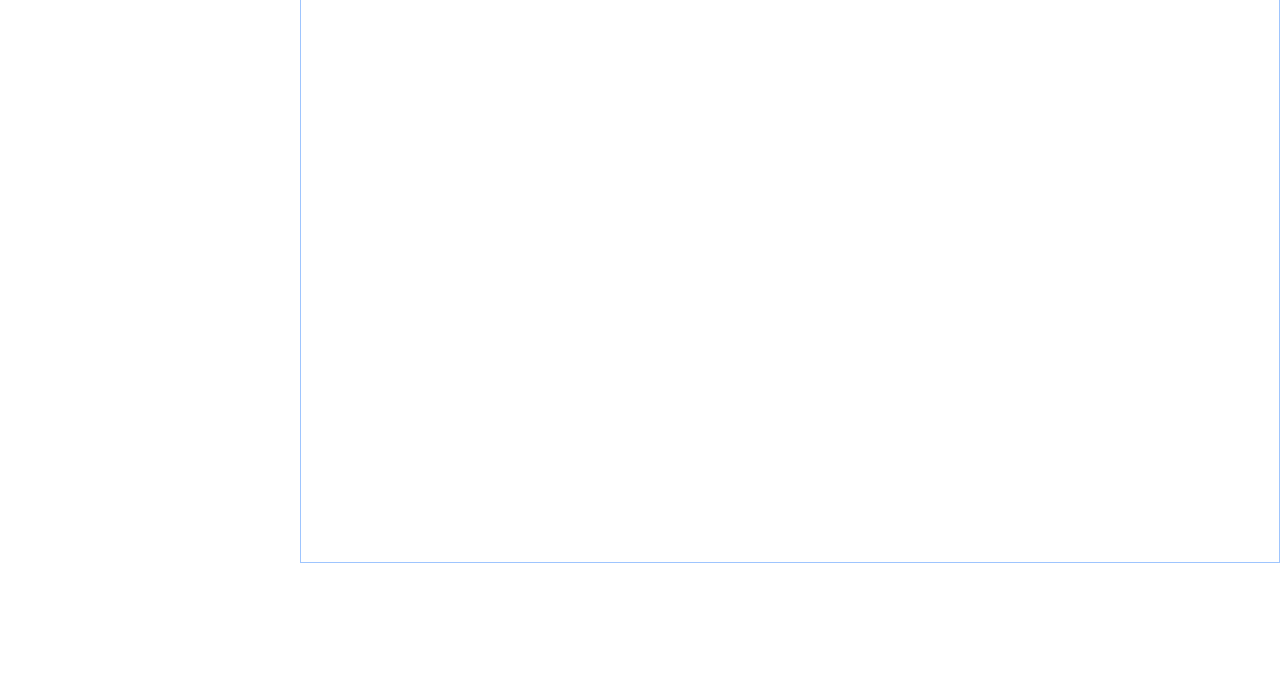
==== commit 47f6720c: "Uploaded" ====
--- a/index.html
+++ b/index.html
@@ -453,8 +453,8 @@
           <div class="col-lg-4 col-md-6 portfolio-item filter-web">
             <div class="portfolio-wrap border rounded p-3 shadow-sm bg-white">
     
-              <!-- Image Block -->
-              <img src="assets/pics/portfolio/your-demo-image.jpg" class="img-fluid rounded" alt="Project Demo">
+              <!-- Image Block 
+              <img src="assets/pics/portfolio/your-demo-image.jpg" class="img-fluid rounded" alt="Project Demo"> -->
     
               <!-- Text and Link Block -->
               <div class="mt-3">
@@ -472,7 +472,7 @@
             <div class="portfolio-wrap border rounded p-3 shadow-sm bg-white">
     
               <!-- Image Block -->
-              <img src="assets/pics/portfolio/your-demo-image.jpg" class="img-fluid rounded" alt="Project Demo">
+              <img src="assets/pics/portfolio/Human_Following_Bot.jpg" class="img-fluid rounded" alt="Project Demo">
     
               <!-- Text and Link Block -->
               <div class="mt-3">
@@ -559,13 +559,13 @@
             <p class="description">I am a web developer & I like to create a webpage & also develop the website</p>
           </div>
 
-         <!-- <div class="col-lg-4 col-md-6 icon-box" data-aos="fade-up" data-aos-delay="100">
+          <div class="col-lg-4 col-md-6 icon-box" data-aos="fade-up" data-aos-delay="100">
             <div class="icon"><i class="bi bi-card-checklist"></i></div>
-            <h4 class="title"><a href="">App Development</a></h4>
-            <p class="description">I am a App developer & I like to create App & also develop the Application</p>
-          </div>
-
-           -->
+            <h4 class="title"><a href="">Peripheral Project</a></h4>
+            <p class="description">I am a Embedded System Engineer & I like to make peripheral projects</p>
+          </div>
+
+           
 
           
 
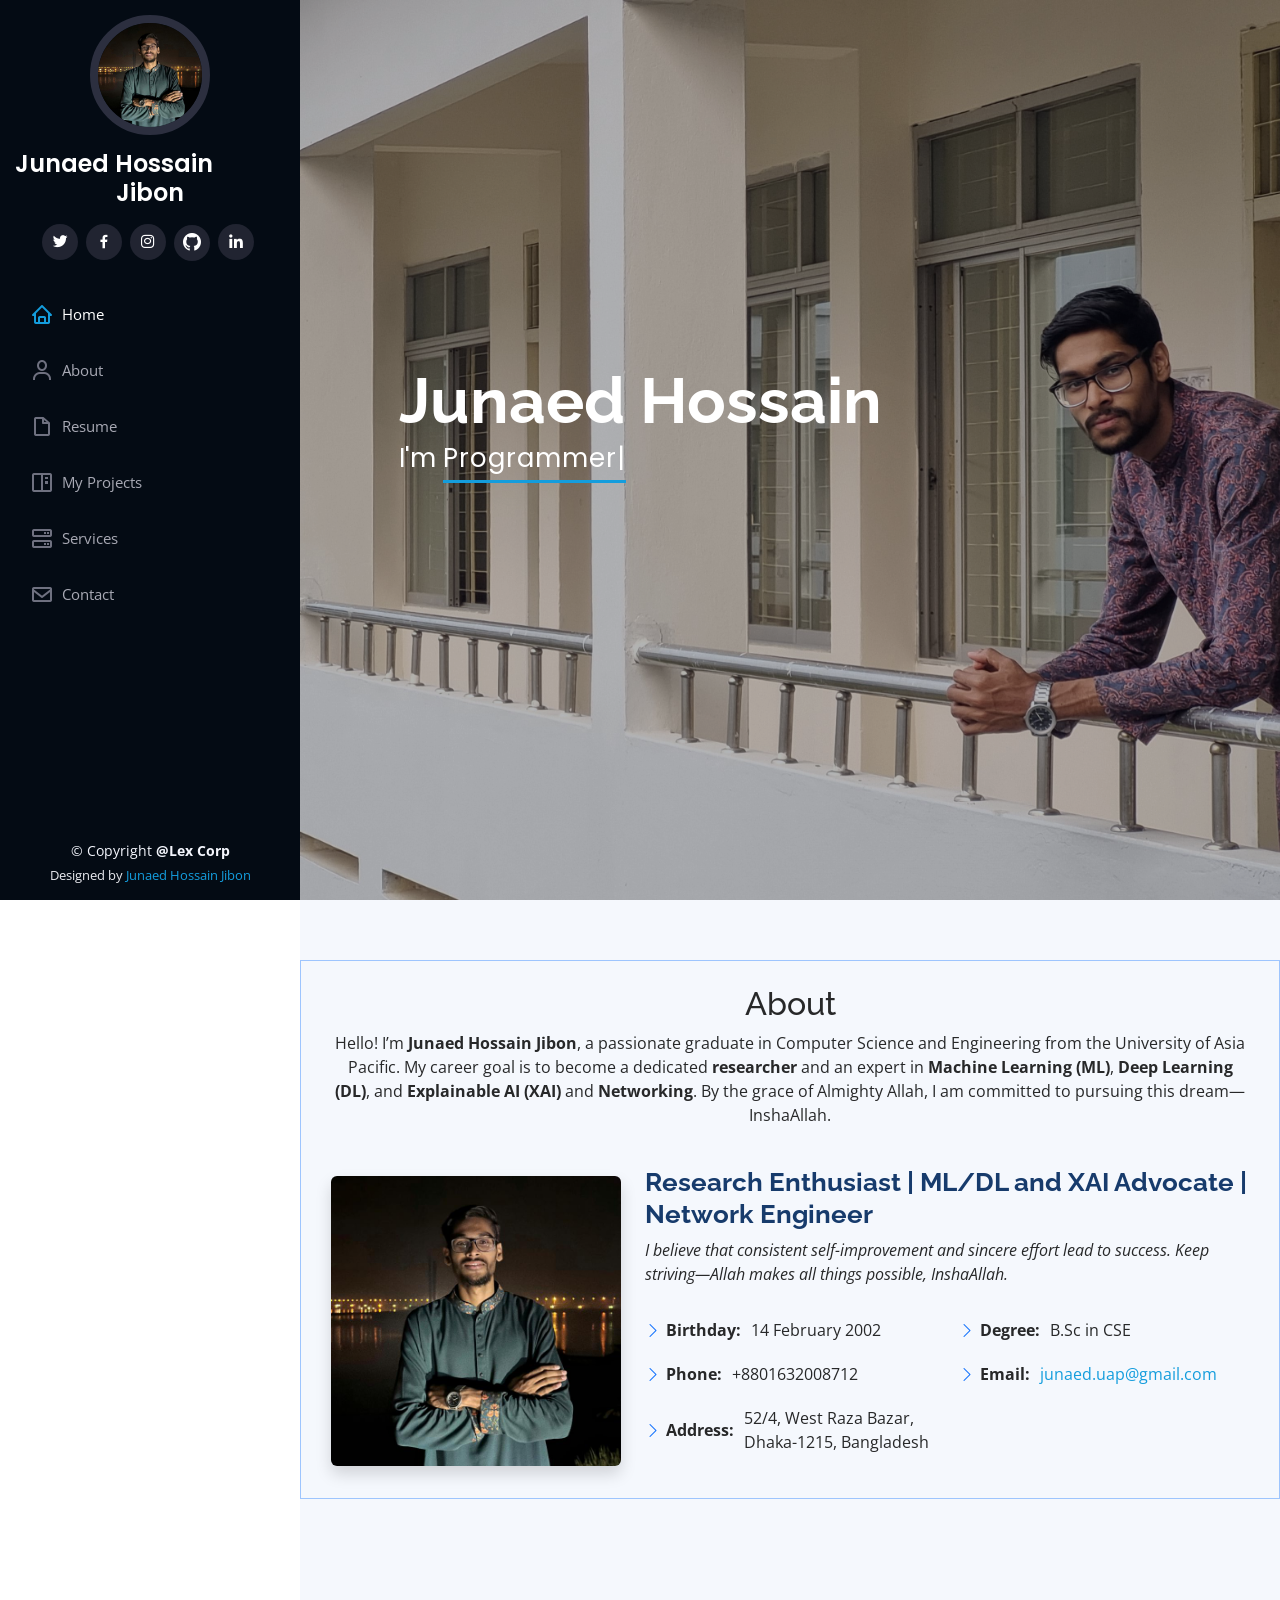
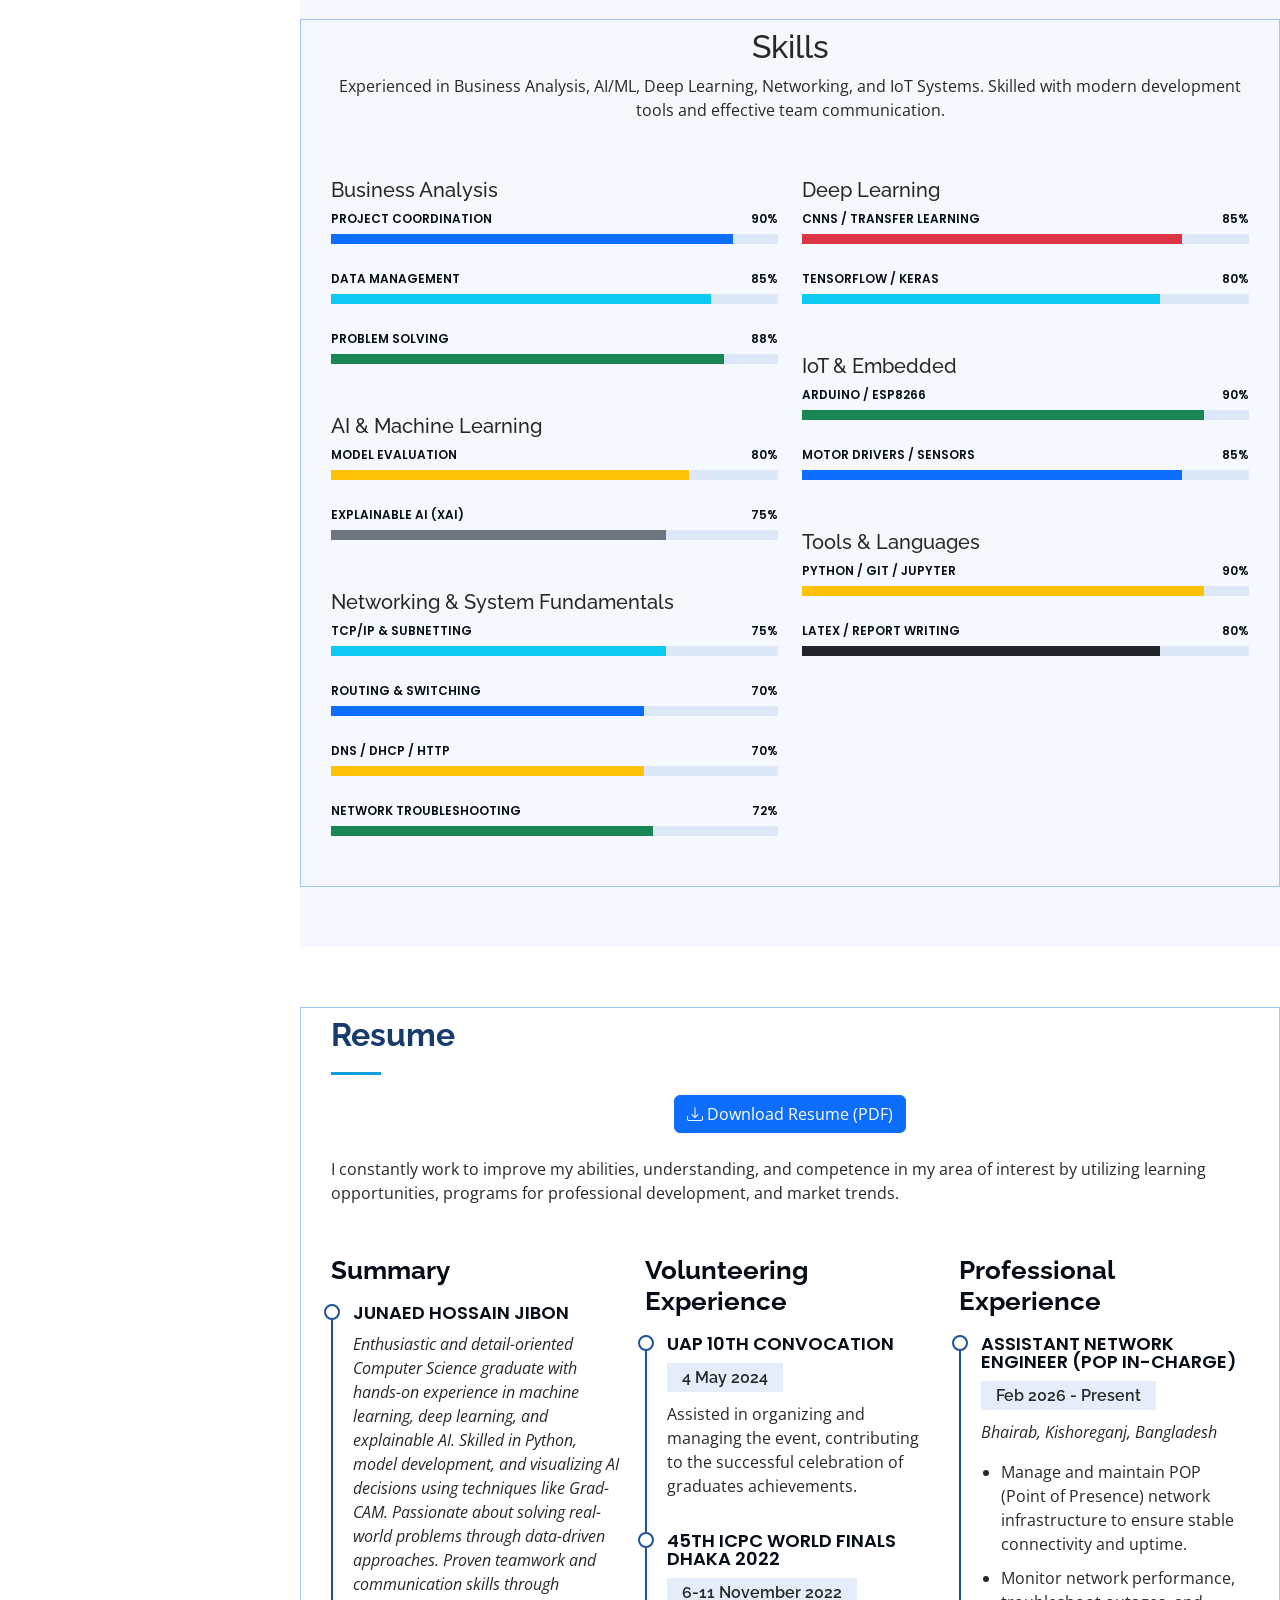
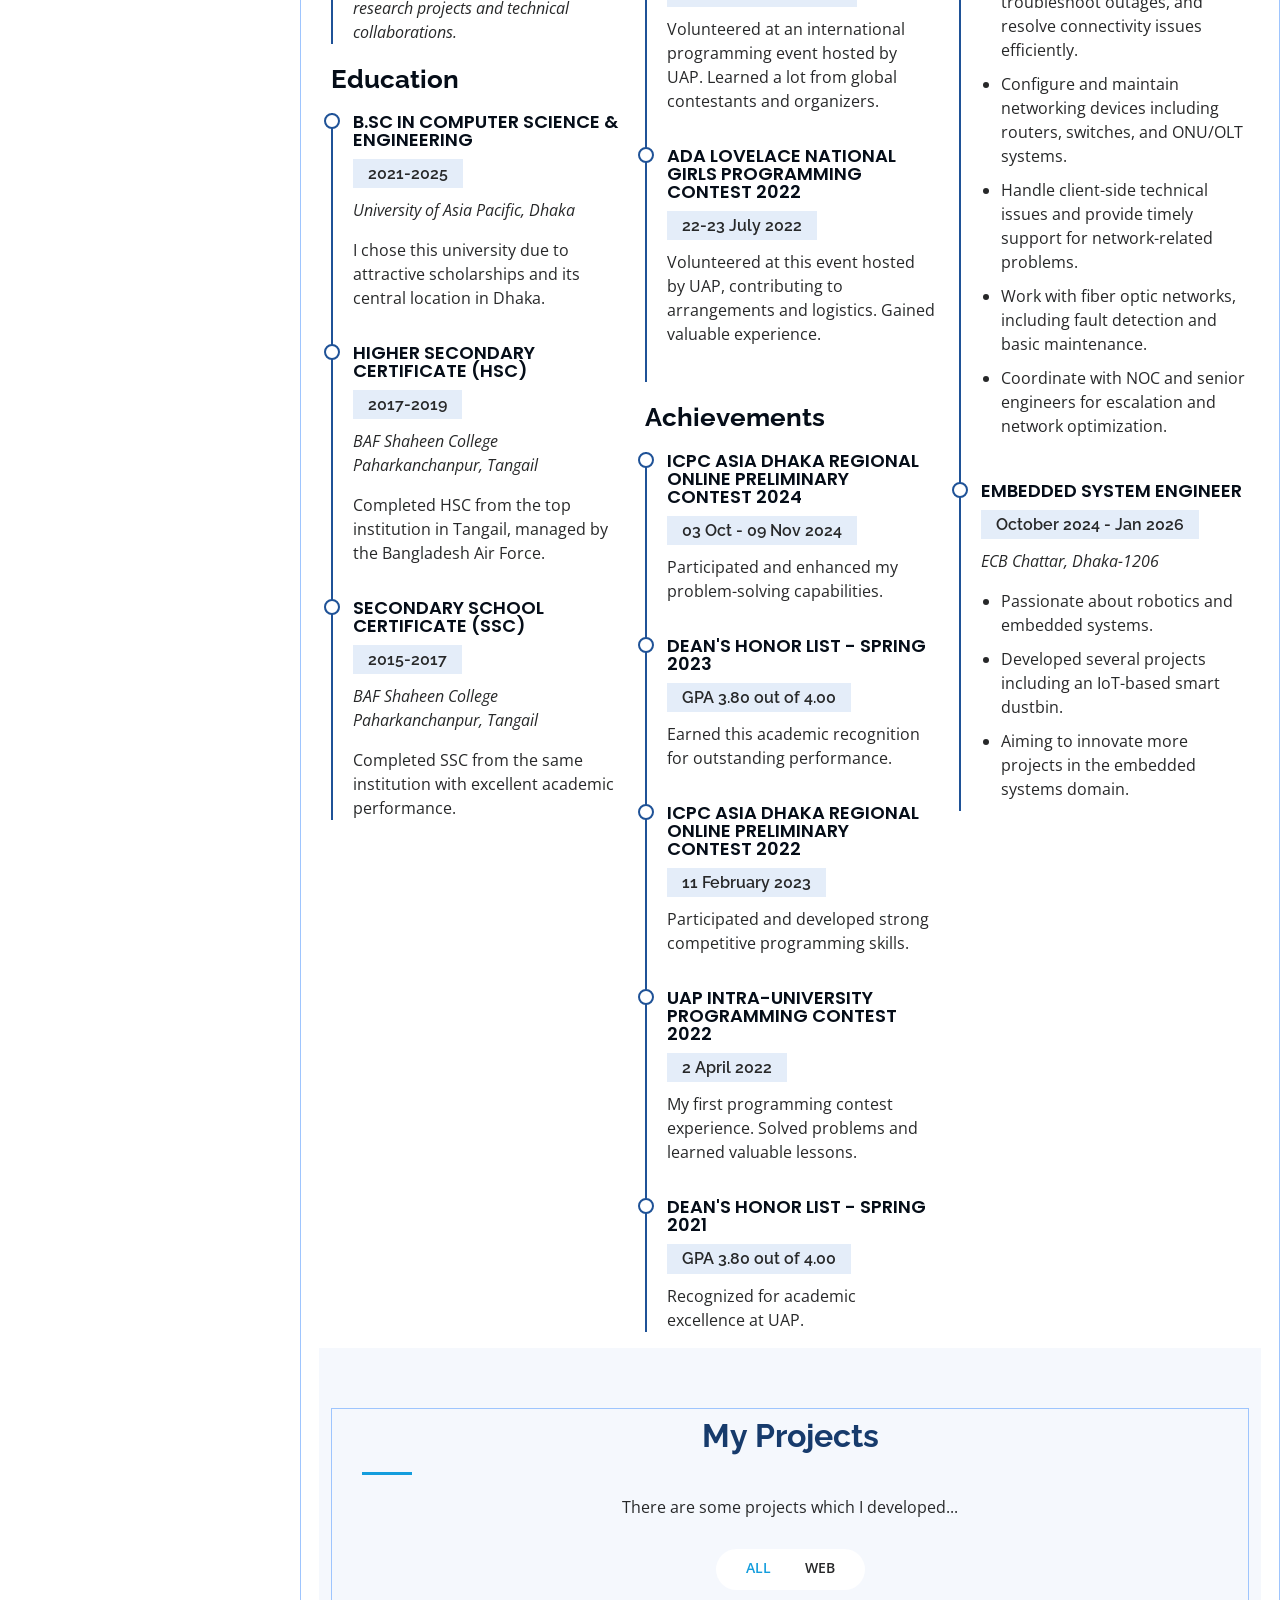
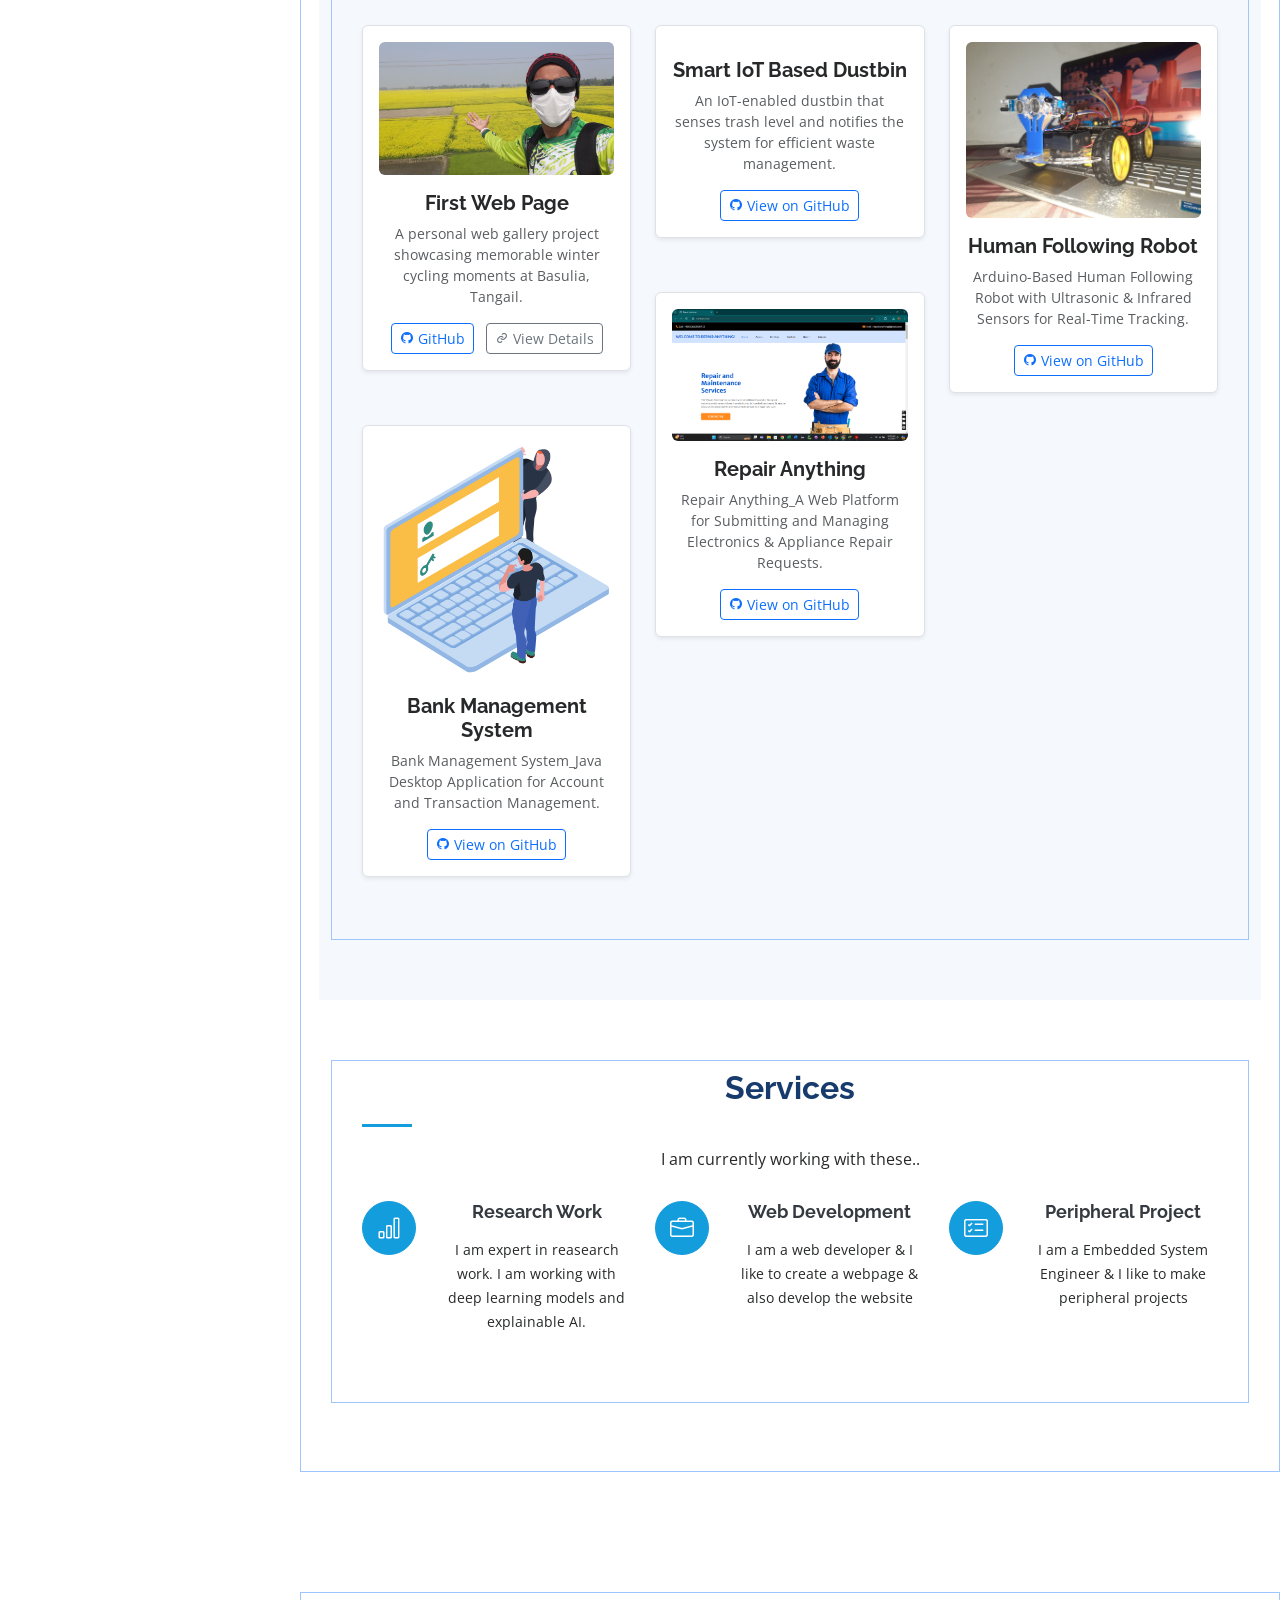
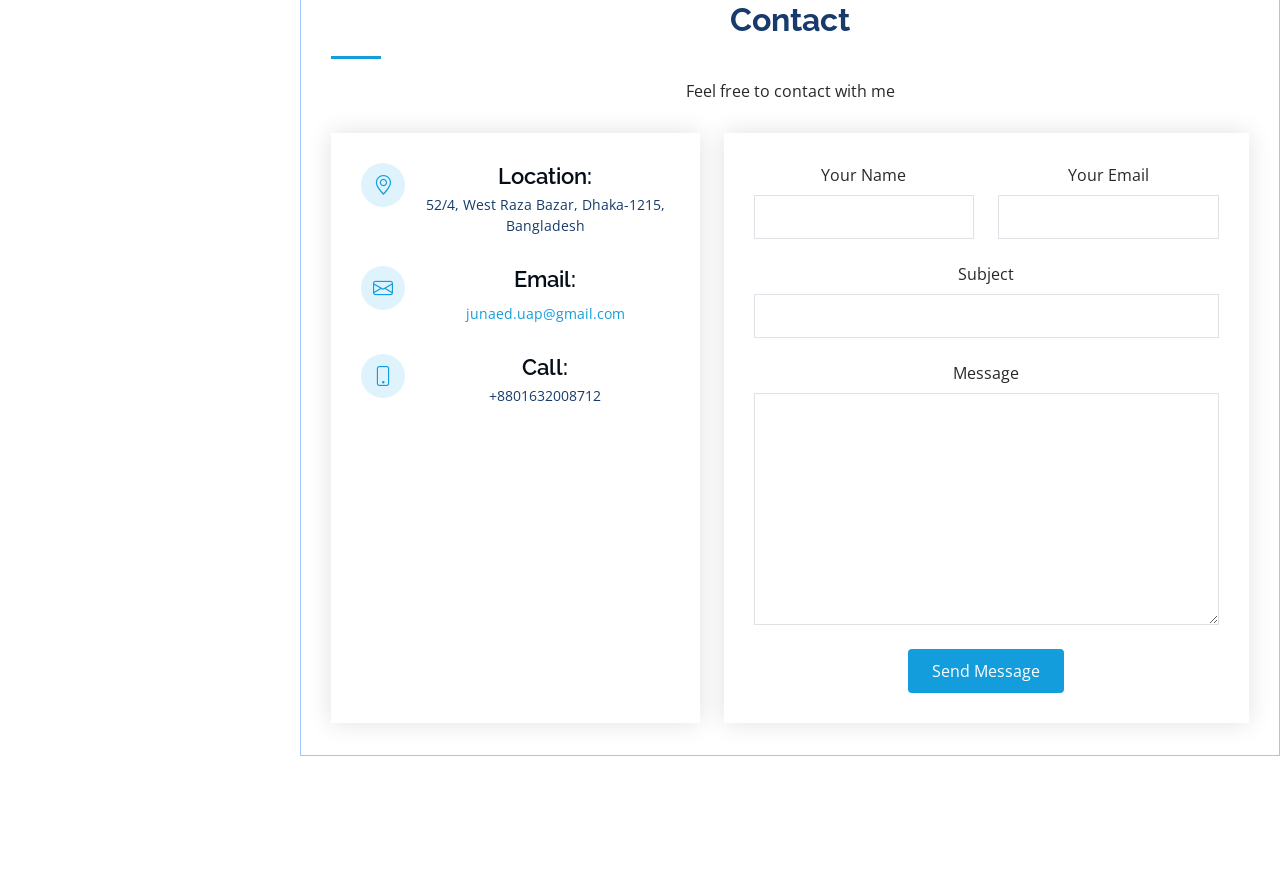
==== commit 84547b03: "Resume and Professional Experience updated" ====
--- a/index.html
+++ b/index.html
@@ -87,7 +87,9 @@
     <div class="section-header text-center pb-4">
       <h2>About</h2>
       <p>
-        Hello! I’m <strong>Junaed Hossain Jibon</strong>, a passionate graduate in Computer Science and Engineering from the University of Asia Pacific. My career goal is to become a dedicated <strong>researcher</strong> and an expert in <strong>Machine Learning (ML)</strong>, <strong>Deep Learning (DL)</strong>, and <strong>Explainable AI (XAI)</strong>. With the grace of Almighty Allah, I am committed to pursuing this dream—InshaAllah.
+        Hello! I’m <strong>Junaed Hossain Jibon</strong>, a passionate graduate in Computer Science and Engineering from the University of Asia Pacific. 
+        My career goal is to become a dedicated <strong>researcher</strong> and an expert in <strong>Machine Learning (ML)</strong>, <strong>Deep Learning (DL)</strong>, 
+        and <strong>Explainable AI (XAI)</strong> and <strong>Networking</strong>. By the grace of Almighty Allah, I am committed to pursuing this dream—InshaAllah.
       </p>
     </div>
 
@@ -96,7 +98,7 @@
         <img src="assets/pics/img/My_Image.jpg" class="img-fluid rounded shadow" alt="Junaed Hossain Jibon">
       </div>
       <div class="col-lg-8 pt-4 pt-lg-0 content" data-aos="fade-left">
-        <h3>Research Enthusiast | ML/DL Engineer | XAI Advocate</h3>
+        <h3>Research Enthusiast | ML/DL and XAI Advocate | Network Engineer </h3>
         <p class="fst-italic">
           I believe that consistent self-improvement and sincere effort lead to success. Keep striving—Allah makes all things possible, InshaAllah.
         </p>
@@ -189,10 +191,11 @@
 <!-- ======= Skills Section ======= -->
 <section id="skills" class="skills section-bg">
   <div class="container border border-primary-subtle pt-2 pb-4">
+    
     <div class="section-header text-center pb-3">
       <h2>Skills</h2>
       <p>
-        Experienced in Business Analysis, AI/ML, Deep Learning, and IoT Systems. Skilled with modern development tools and effective team communication.
+        Experienced in Business Analysis, AI/ML, Deep Learning, Networking, and IoT Systems. Skilled with modern development tools and effective team communication.
       </p>
     </div>
 
@@ -200,6 +203,7 @@
 
       <!-- Left Column -->
       <div class="col-lg-6" data-aos="fade-up">
+
         <h5 class="mt-4">Business Analysis</h5>
         <div class="progress">
           <span class="skill">Project Coordination <i class="val">90%</i></span>
@@ -233,10 +237,38 @@
             <div class="progress-bar bg-secondary" role="progressbar" style="width: 75%"></div>
           </div>
         </div>
+
+        <h5 class="mt-4">Networking & System Fundamentals</h5>
+        <div class="progress">
+          <span class="skill">TCP/IP & Subnetting <i class="val">75%</i></span>
+          <div class="progress-bar-wrap">
+            <div class="progress-bar bg-info" role="progressbar" style="width: 75%"></div>
+          </div>
+        </div>
+        <div class="progress">
+          <span class="skill">Routing & Switching <i class="val">70%</i></span>
+          <div class="progress-bar-wrap">
+            <div class="progress-bar bg-primary" role="progressbar" style="width: 70%"></div>
+          </div>
+        </div>
+        <div class="progress">
+          <span class="skill">DNS / DHCP / HTTP <i class="val">70%</i></span>
+          <div class="progress-bar-wrap">
+            <div class="progress-bar bg-warning" role="progressbar" style="width: 70%"></div>
+          </div>
+        </div>
+        <div class="progress">
+          <span class="skill">Network Troubleshooting <i class="val">72%</i></span>
+          <div class="progress-bar-wrap">
+            <div class="progress-bar bg-success" role="progressbar" style="width: 72%"></div>
+          </div>
+        </div>
+
       </div>
 
       <!-- Right Column -->
       <div class="col-lg-6" data-aos="fade-up" data-aos-delay="100">
+
         <h5 class="mt-4">Deep Learning</h5>
         <div class="progress">
           <span class="skill">CNNs / Transfer Learning <i class="val">85%</i></span>
@@ -280,6 +312,7 @@
         </div>
 
       </div>
+
     </div>
   </div>
 </section>
@@ -293,7 +326,7 @@
     <div class="section-title">
       <h2>Resume</h2>
         <div class="text-center mb-4">
-          <a href="assets/resume/Resume of Junaed Hossain Jibon.pdf" class="btn btn-primary" download>
+          <a href="assets/resume/CV of Junaed_Hossain_Jibon.pdf" class="btn btn-primary" download>
             <i class="bi bi-download"></i> Download Resume (PDF)
           </a>
         </div>
@@ -384,22 +417,38 @@
       </div>
 
       <!-- Professional Experience -->
-      <div class="col-lg-4" data-aos="fade-up" data-aos-delay="200">
-        <h3 class="resume-title">Professional Experience</h3>
-        <div class="resume-item">
-          <h4>Embedded System Engineer</h4>
-          <h5>2024 - Present</h5>
-          <p><em>ECB Chattar, Dhaka-1206</em></p>
-          <ul>
-            <li>Passionate about robotics and embedded systems.</li>
-            <li>Developed several projects including an IoT-based smart dustbin.</li>
-            <li>Aiming to innovate more projects in the embedded systems domain.</li>
-          </ul>
-        </div>
-      </div>
-    </div>
+     <div class="col-lg-4" data-aos="fade-up" data-aos-delay="200">
+  <h3 class="resume-title">Professional Experience</h3>
+
+  <!-- Current Job -->
+  <div class="resume-item">
+    <h4>Assistant Network Engineer (POP In-charge)</h4>
+    <h5>Feb 2026 - Present</h5>
+    <p><em>Bhairab, Kishoreganj, Bangladesh</em></p>
+    <ul>
+      <li>Manage and maintain POP (Point of Presence) network infrastructure to ensure stable connectivity and uptime.</li>
+      <li>Monitor network performance, troubleshoot outages, and resolve connectivity issues efficiently.</li>
+      <li>Configure and maintain networking devices including routers, switches, and ONU/OLT systems.</li>
+      <li>Handle client-side technical issues and provide timely support for network-related problems.</li>
+      <li>Work with fiber optic networks, including fault detection and basic maintenance.</li>
+      <li>Coordinate with NOC and senior engineers for escalation and network optimization.</li>
+    </ul>
   </div>
-</section><!-- End Resume Section -->
+
+  <!-- Previous / Existing Section -->
+  <div class="resume-item">
+    <h4>Embedded System Engineer</h4>
+    <h5>October 2024 - Jan 2026</h5>
+    <p><em>ECB Chattar, Dhaka-1206</em></p>
+    <ul>
+      <li>Passionate about robotics and embedded systems.</li>
+      <li>Developed several projects including an IoT-based smart dustbin.</li>
+      <li>Aiming to innovate more projects in the embedded systems domain.</li>
+    </ul>
+  </div>
+
+</div>
+<!-- End Professional Experience Section -->
 
     <!-- ======= Project Section ======= -->
 
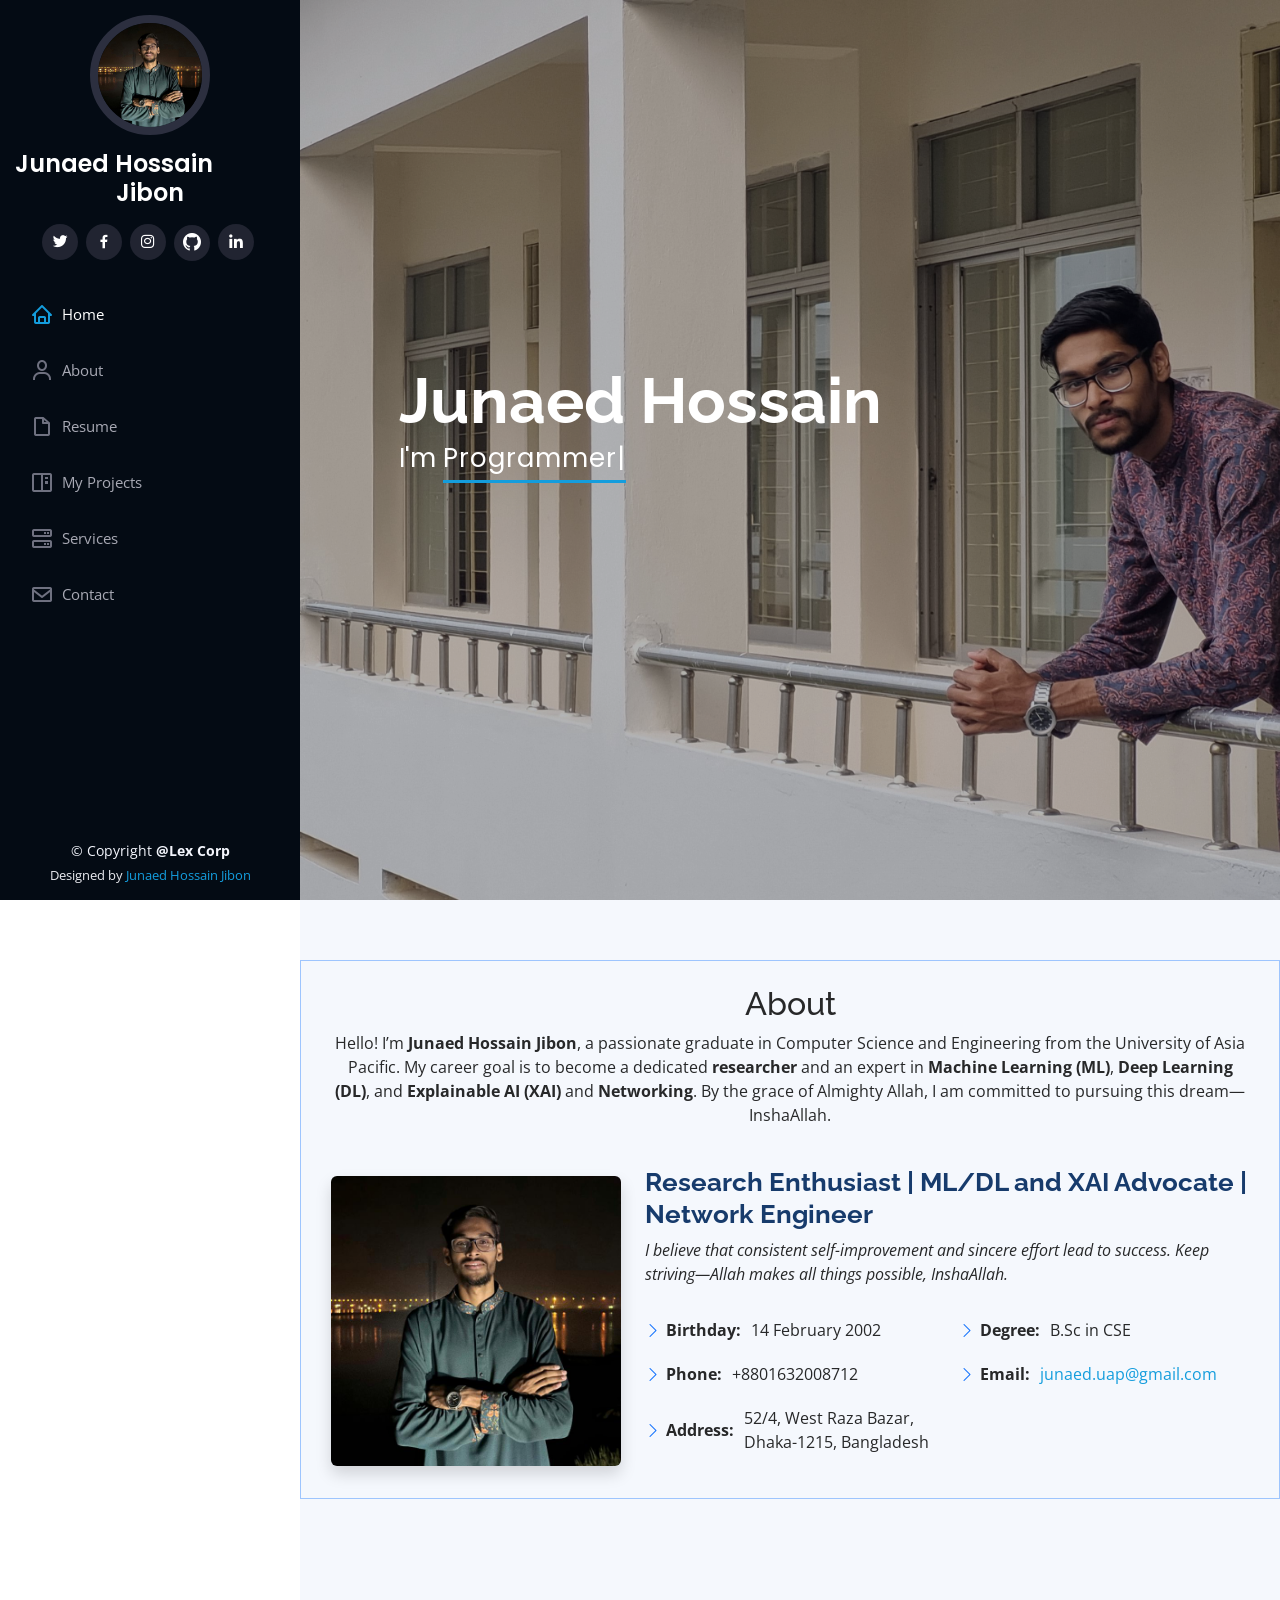
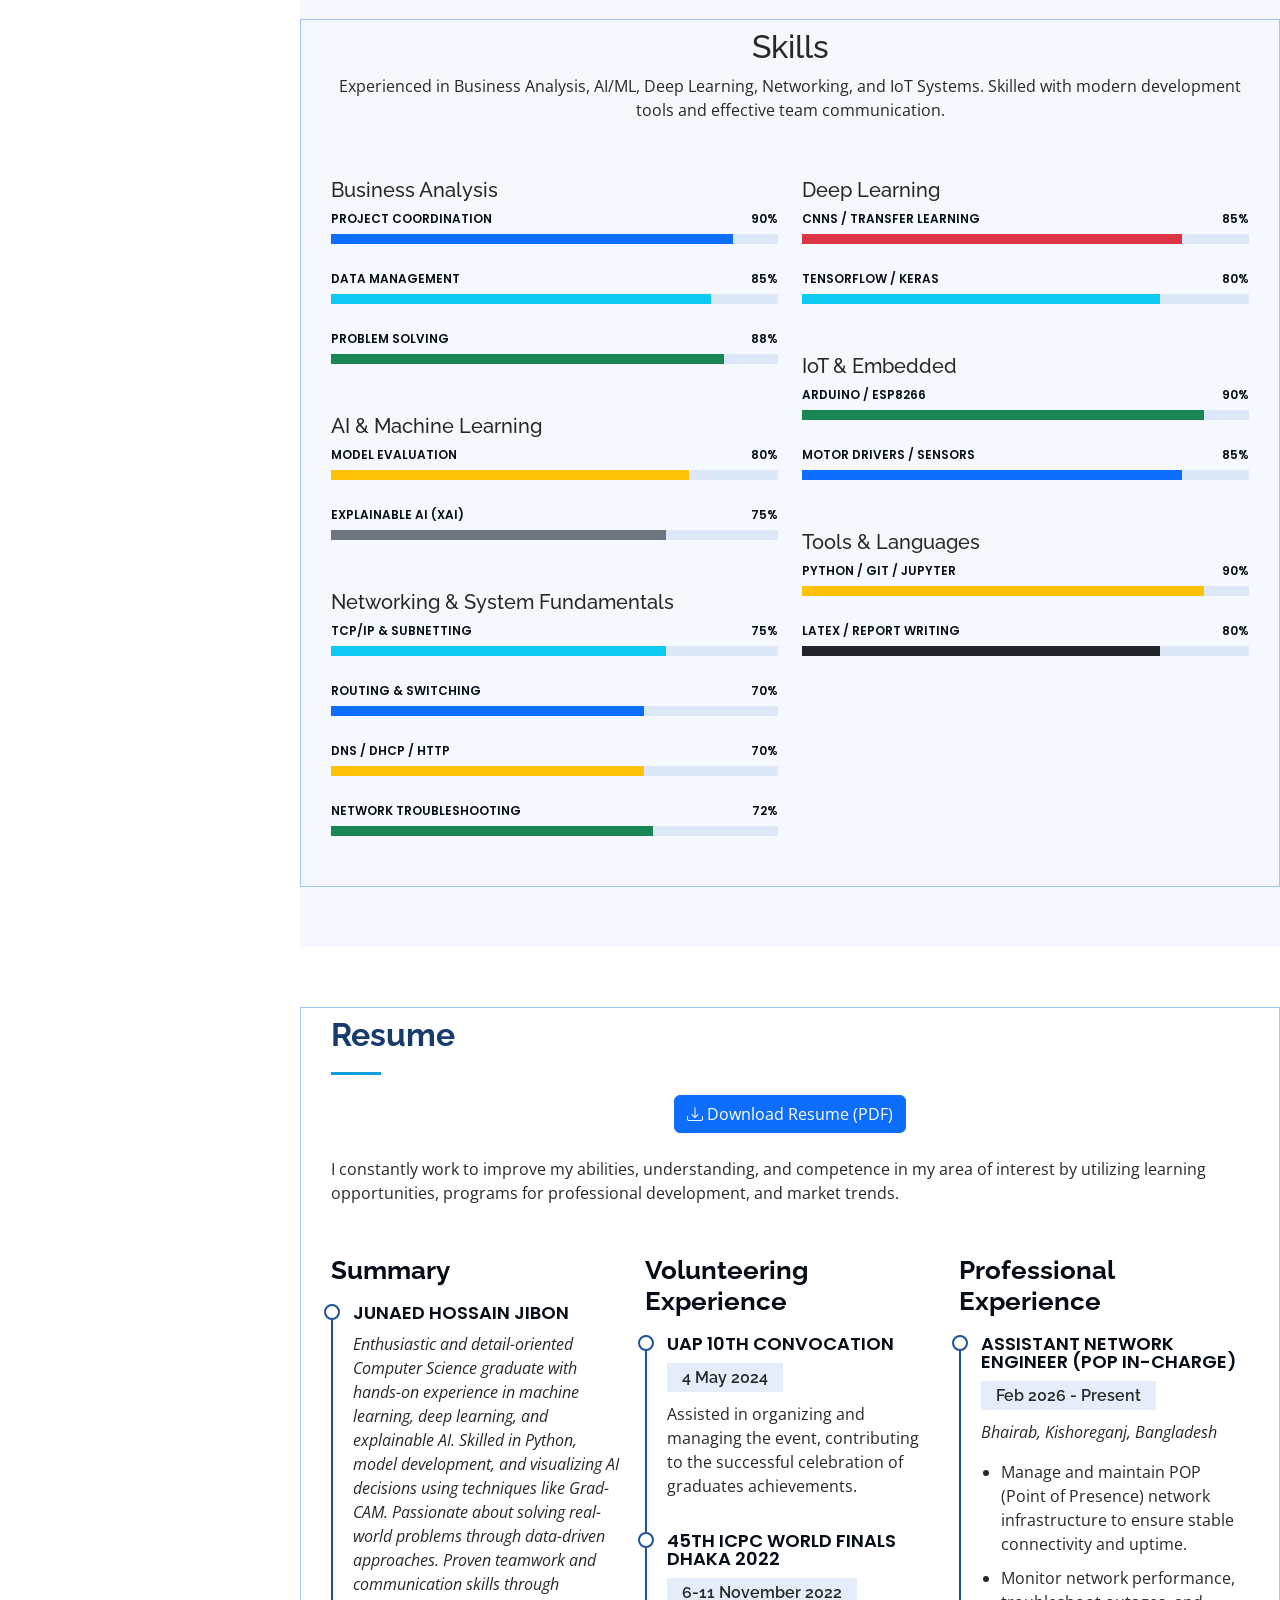
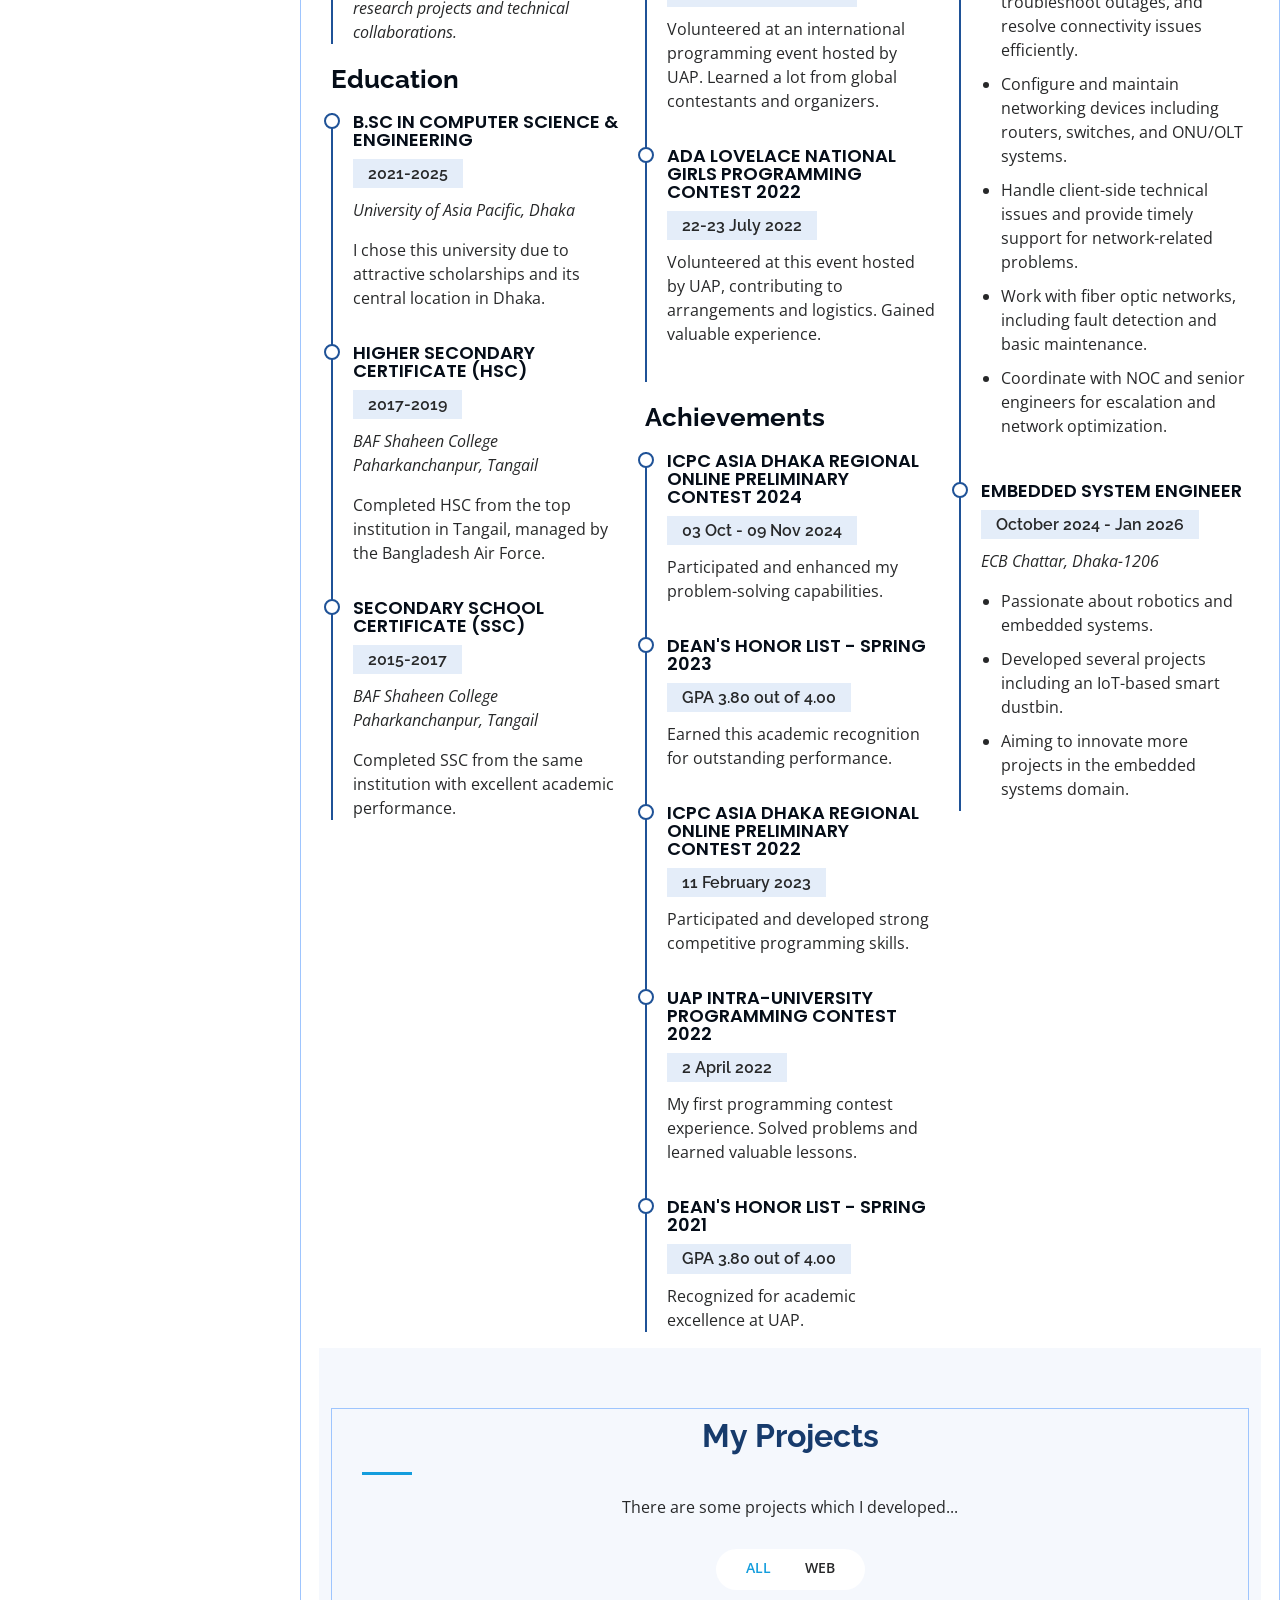
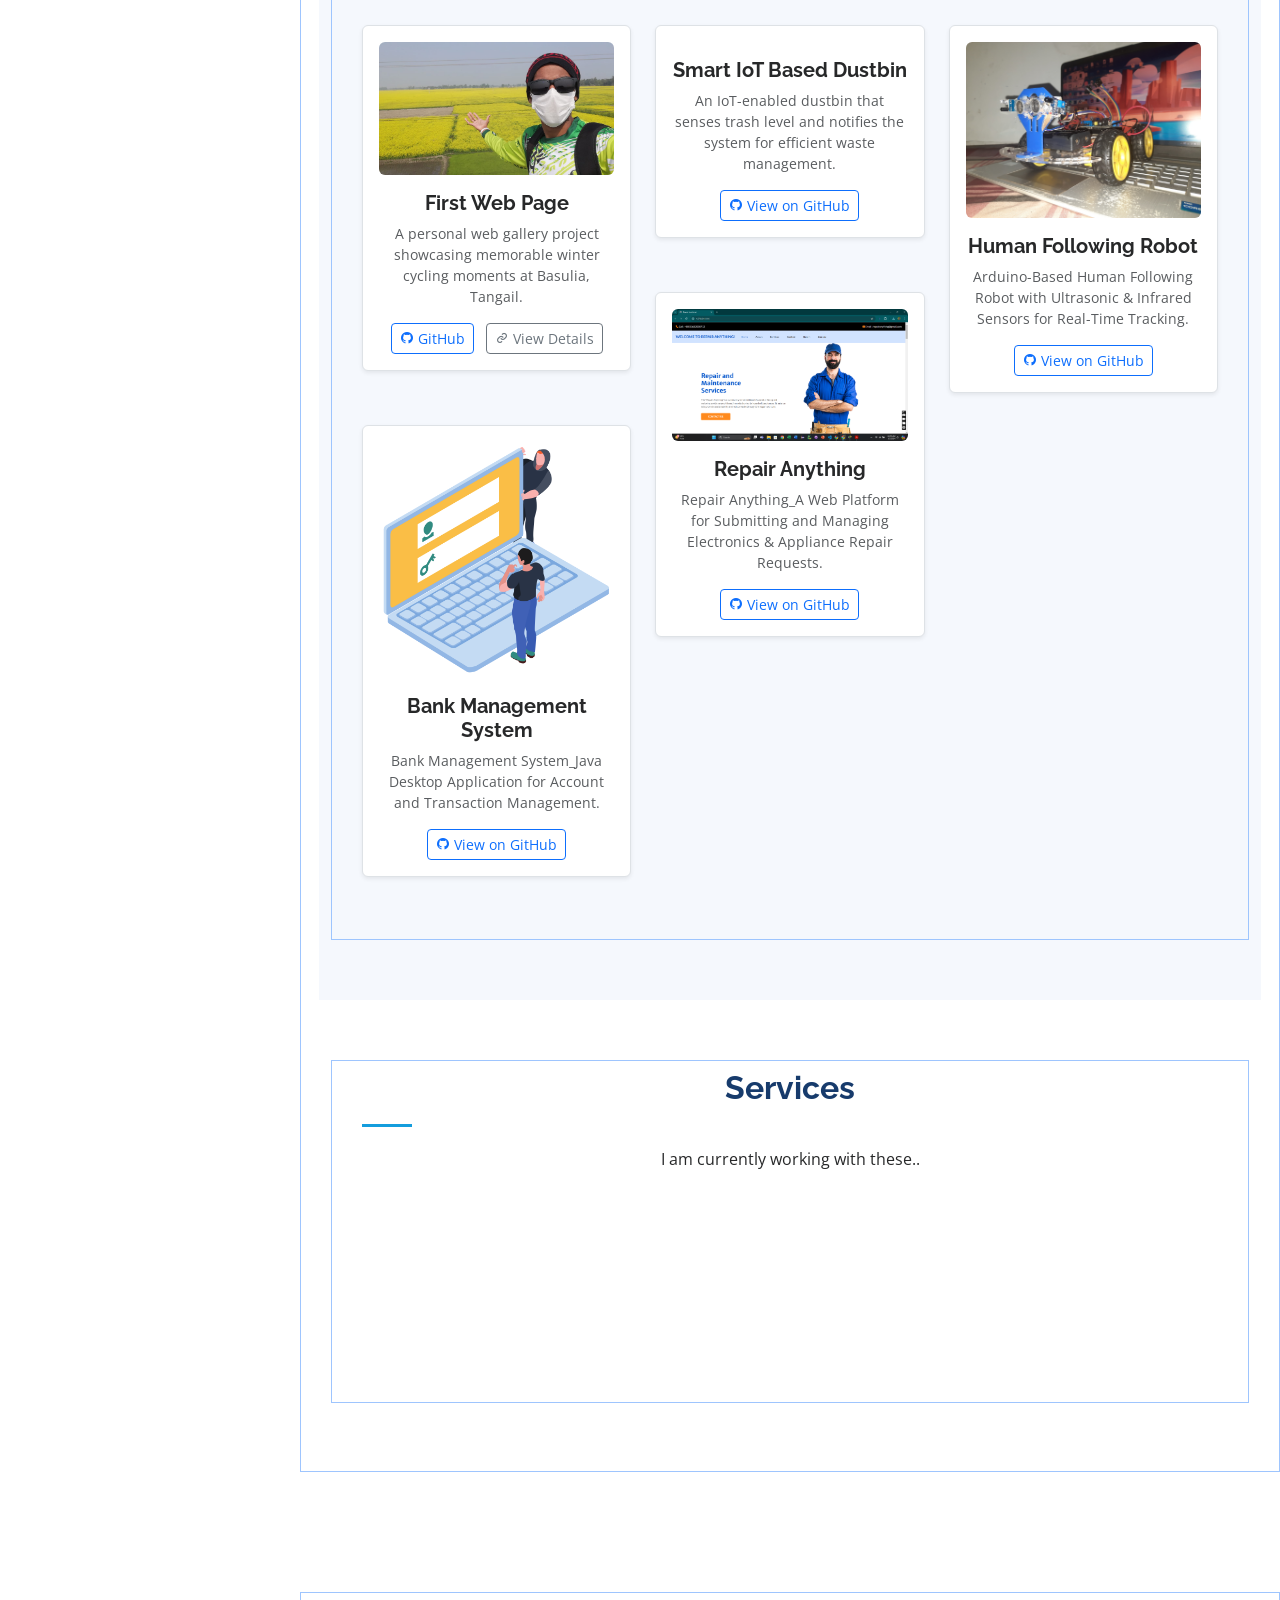
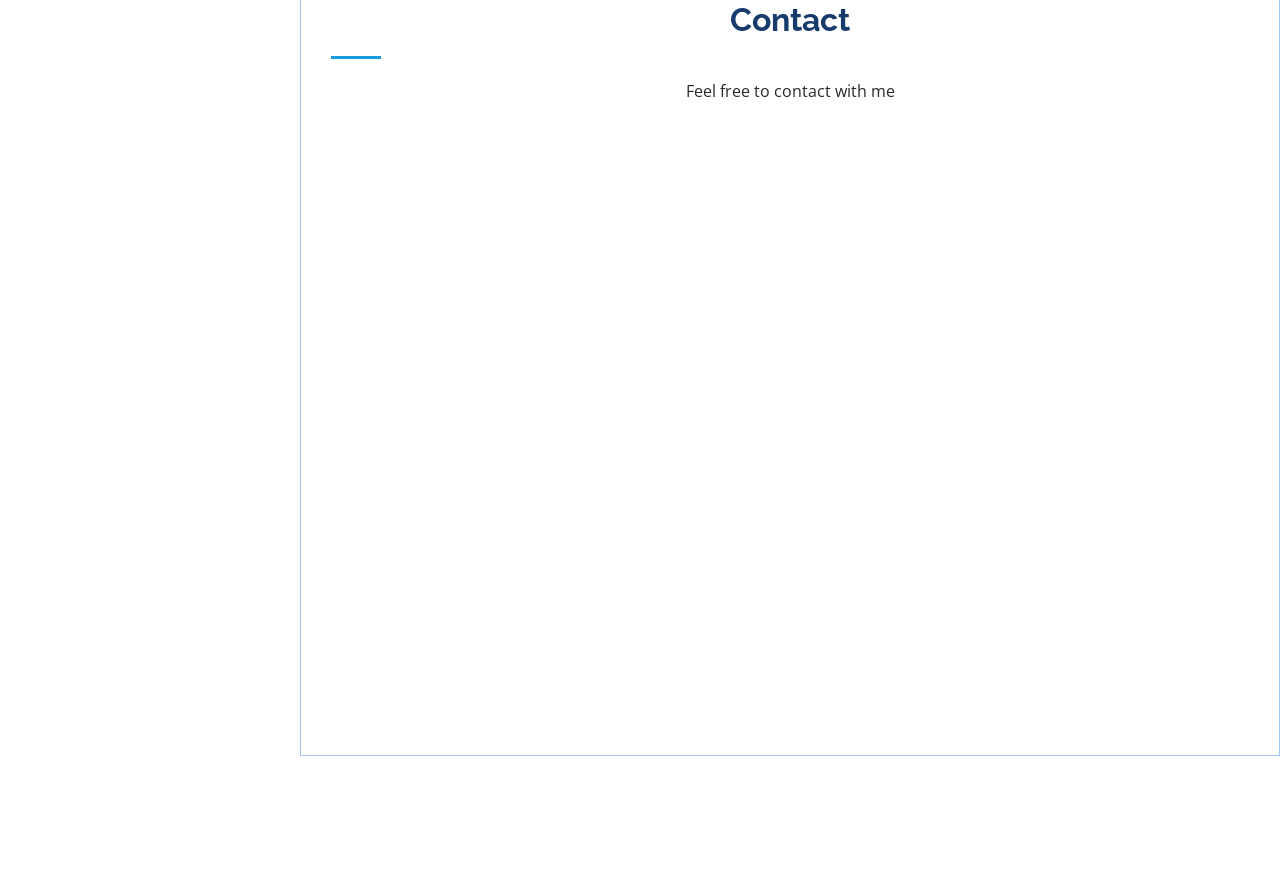
==== commit b1217dd5: "Resume Updated" ====
--- a/index.html
+++ b/index.html
@@ -326,7 +326,7 @@
     <div class="section-title">
       <h2>Resume</h2>
         <div class="text-center mb-4">
-          <a href="assets/resume/CV of Junaed_Hossain_Jibon.pdf" class="btn btn-primary" download>
+          <a href="assets/resume/My_CV.pdf" class="btn btn-primary" download>
             <i class="bi bi-download"></i> Download Resume (PDF)
           </a>
         </div>
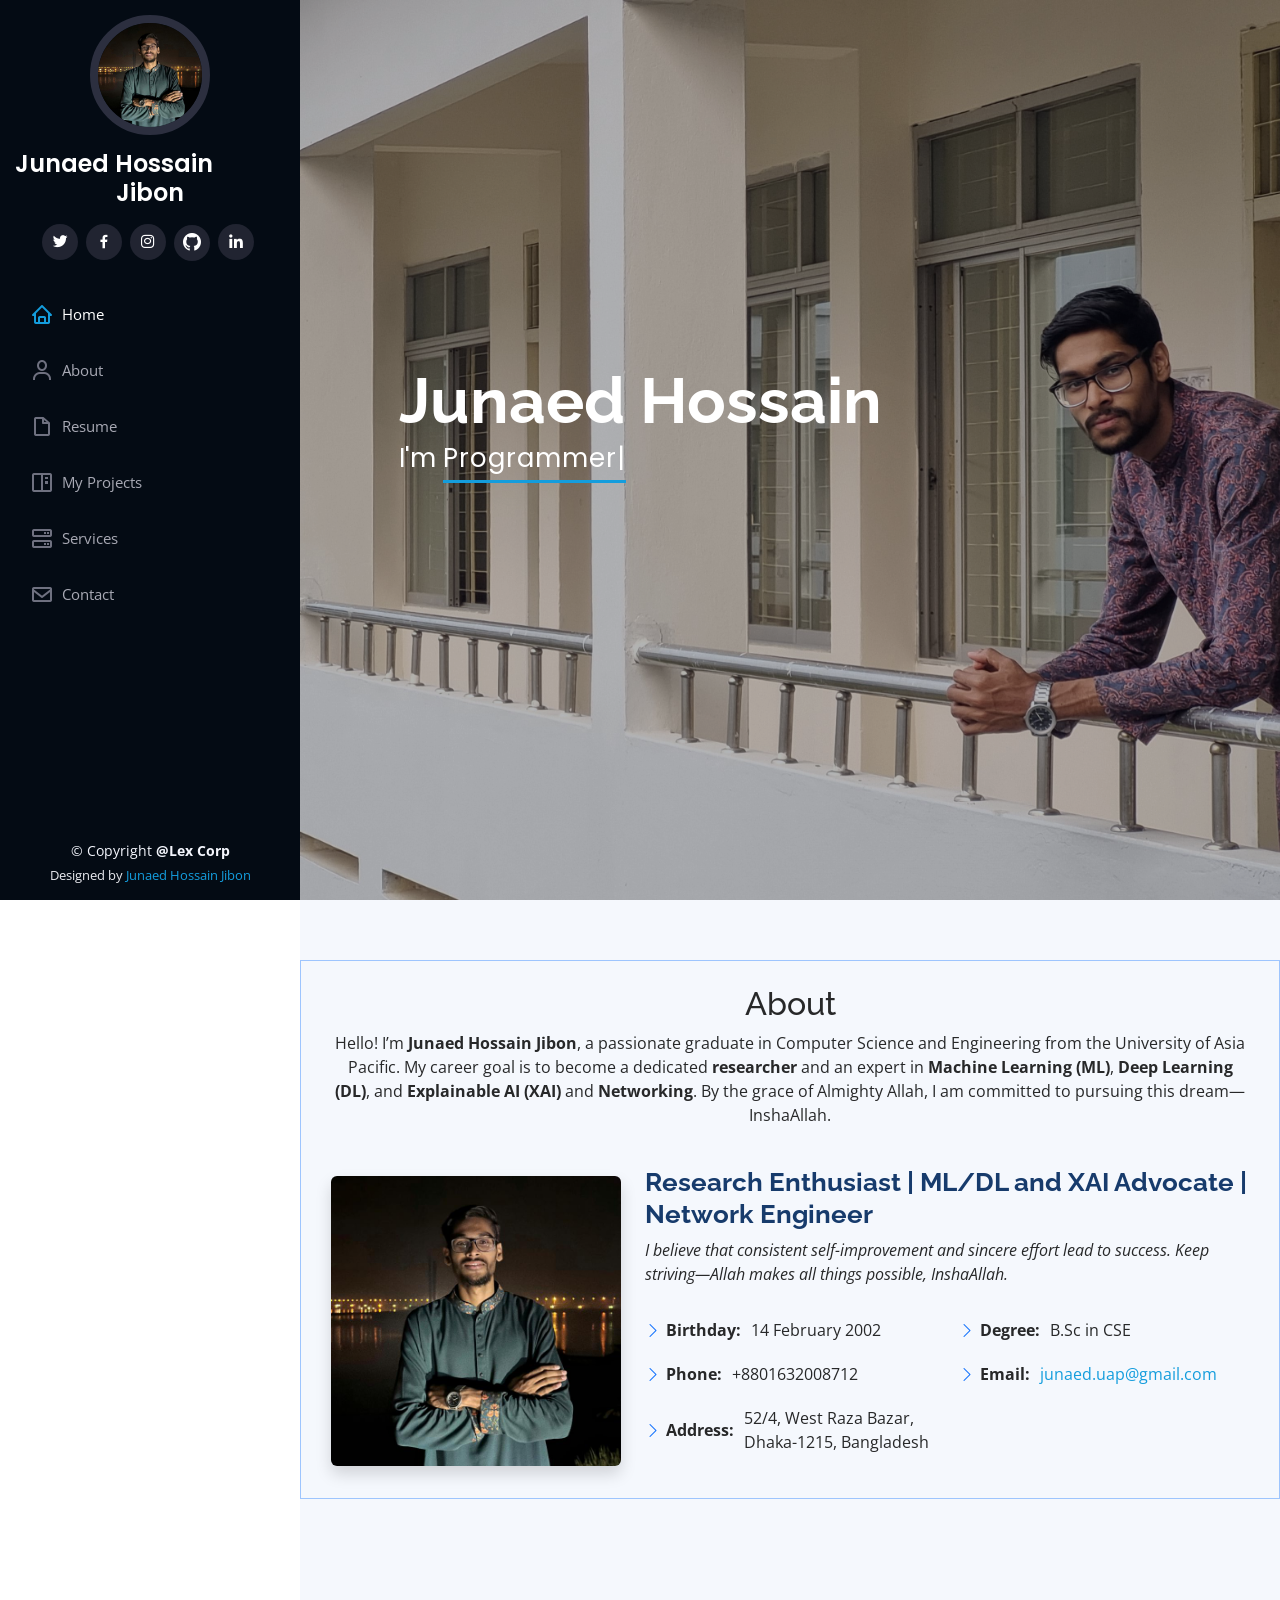
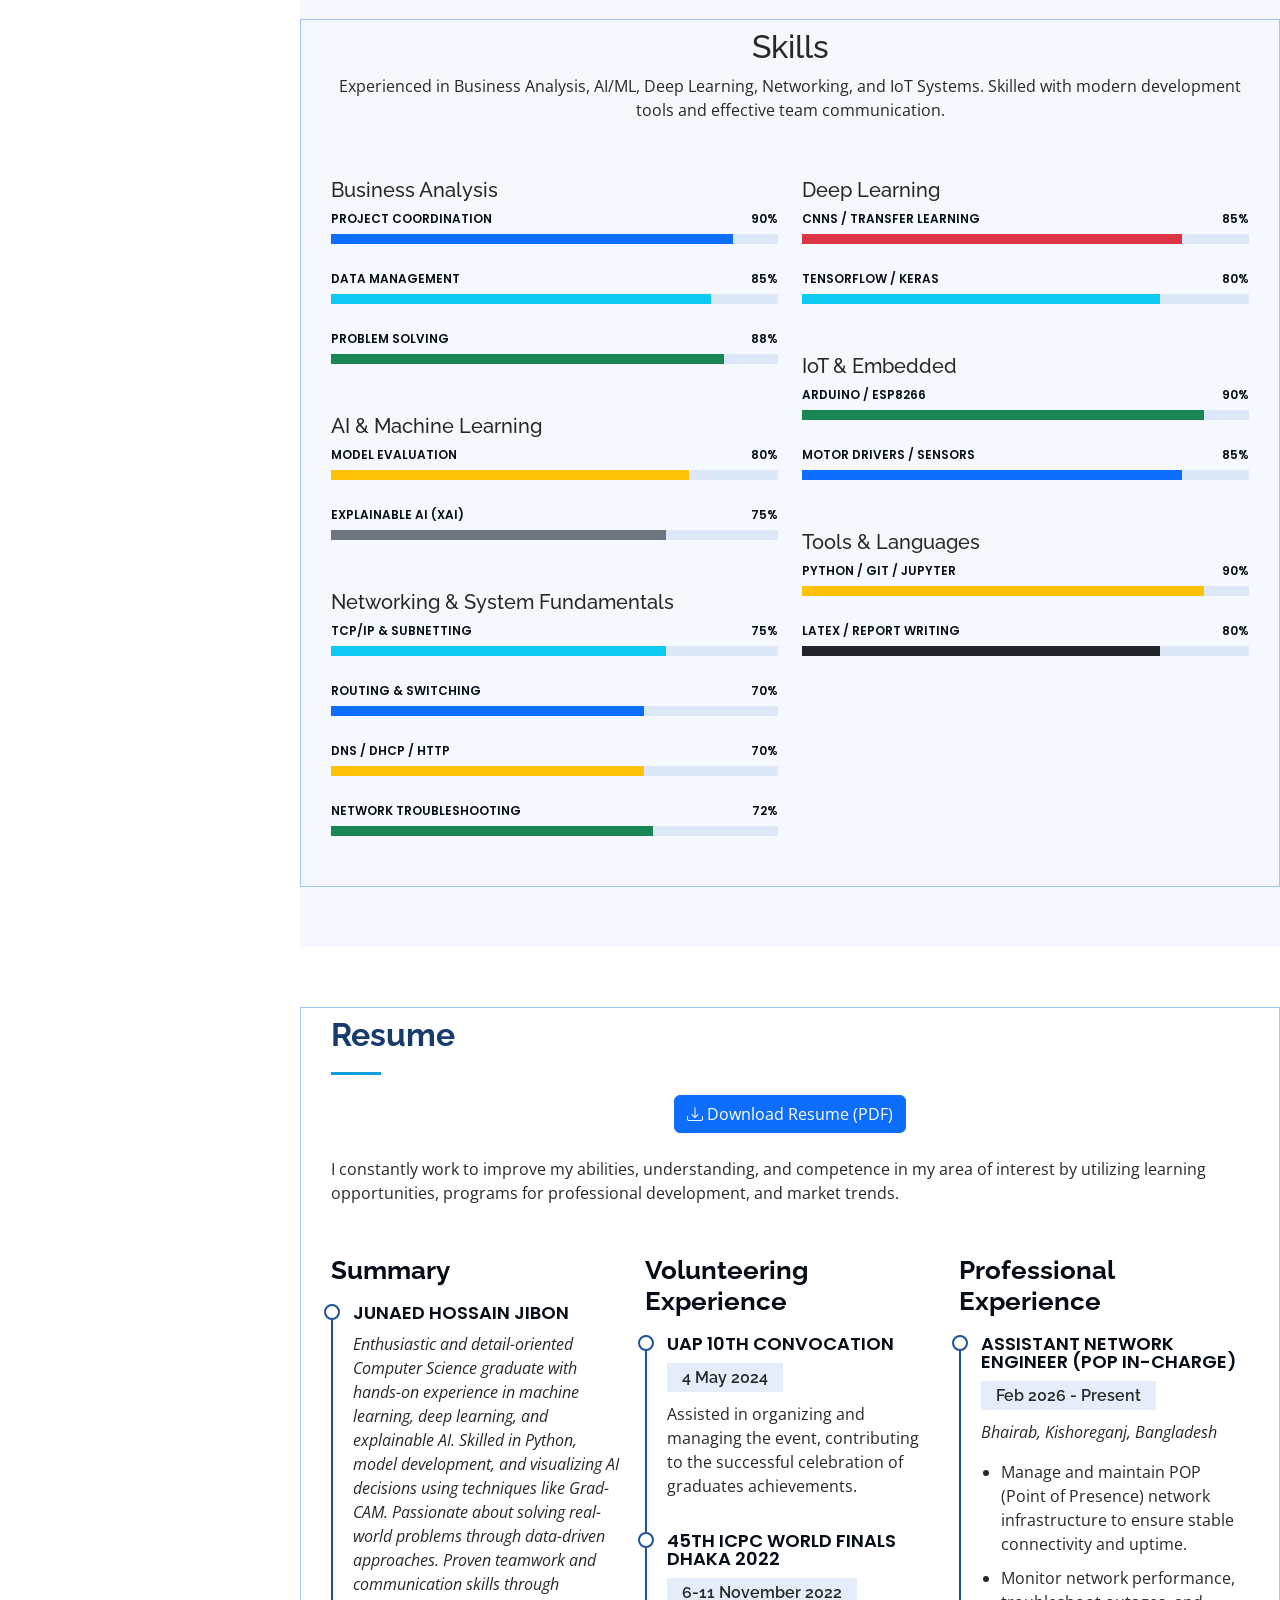
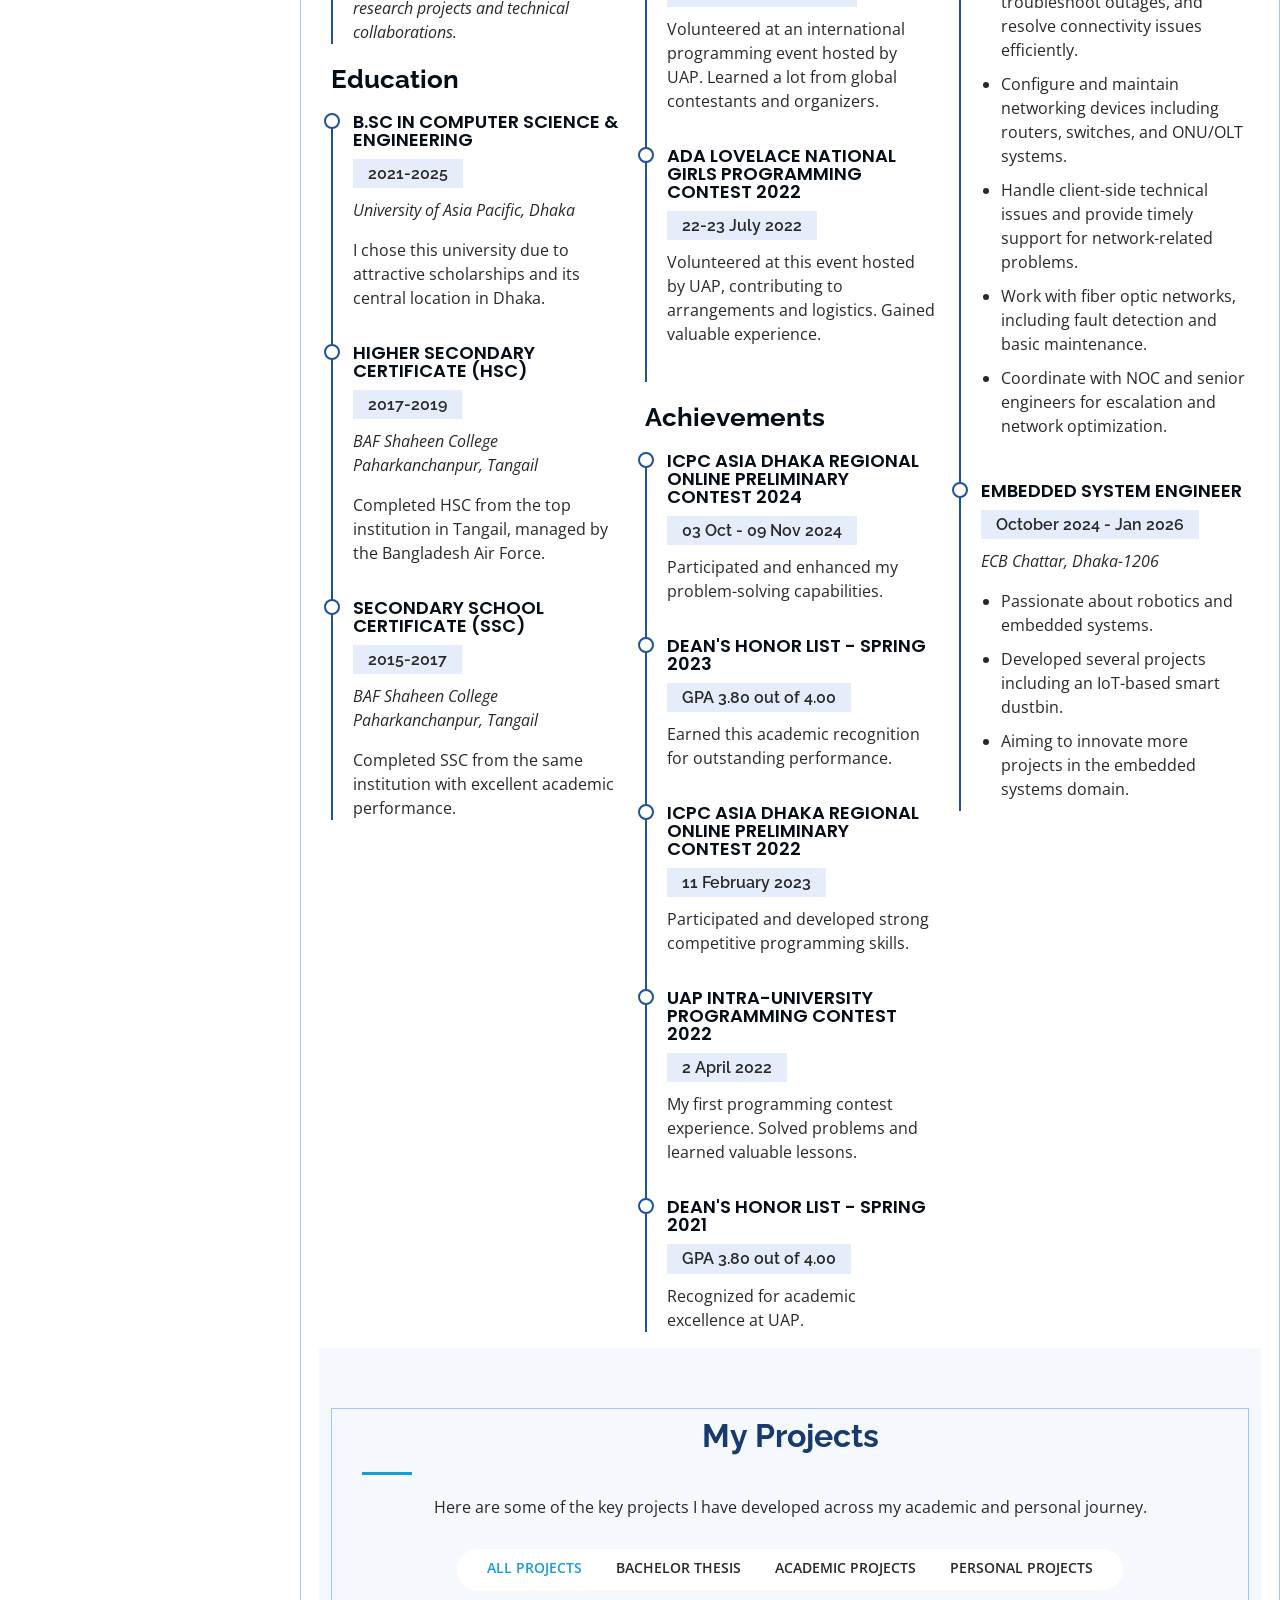
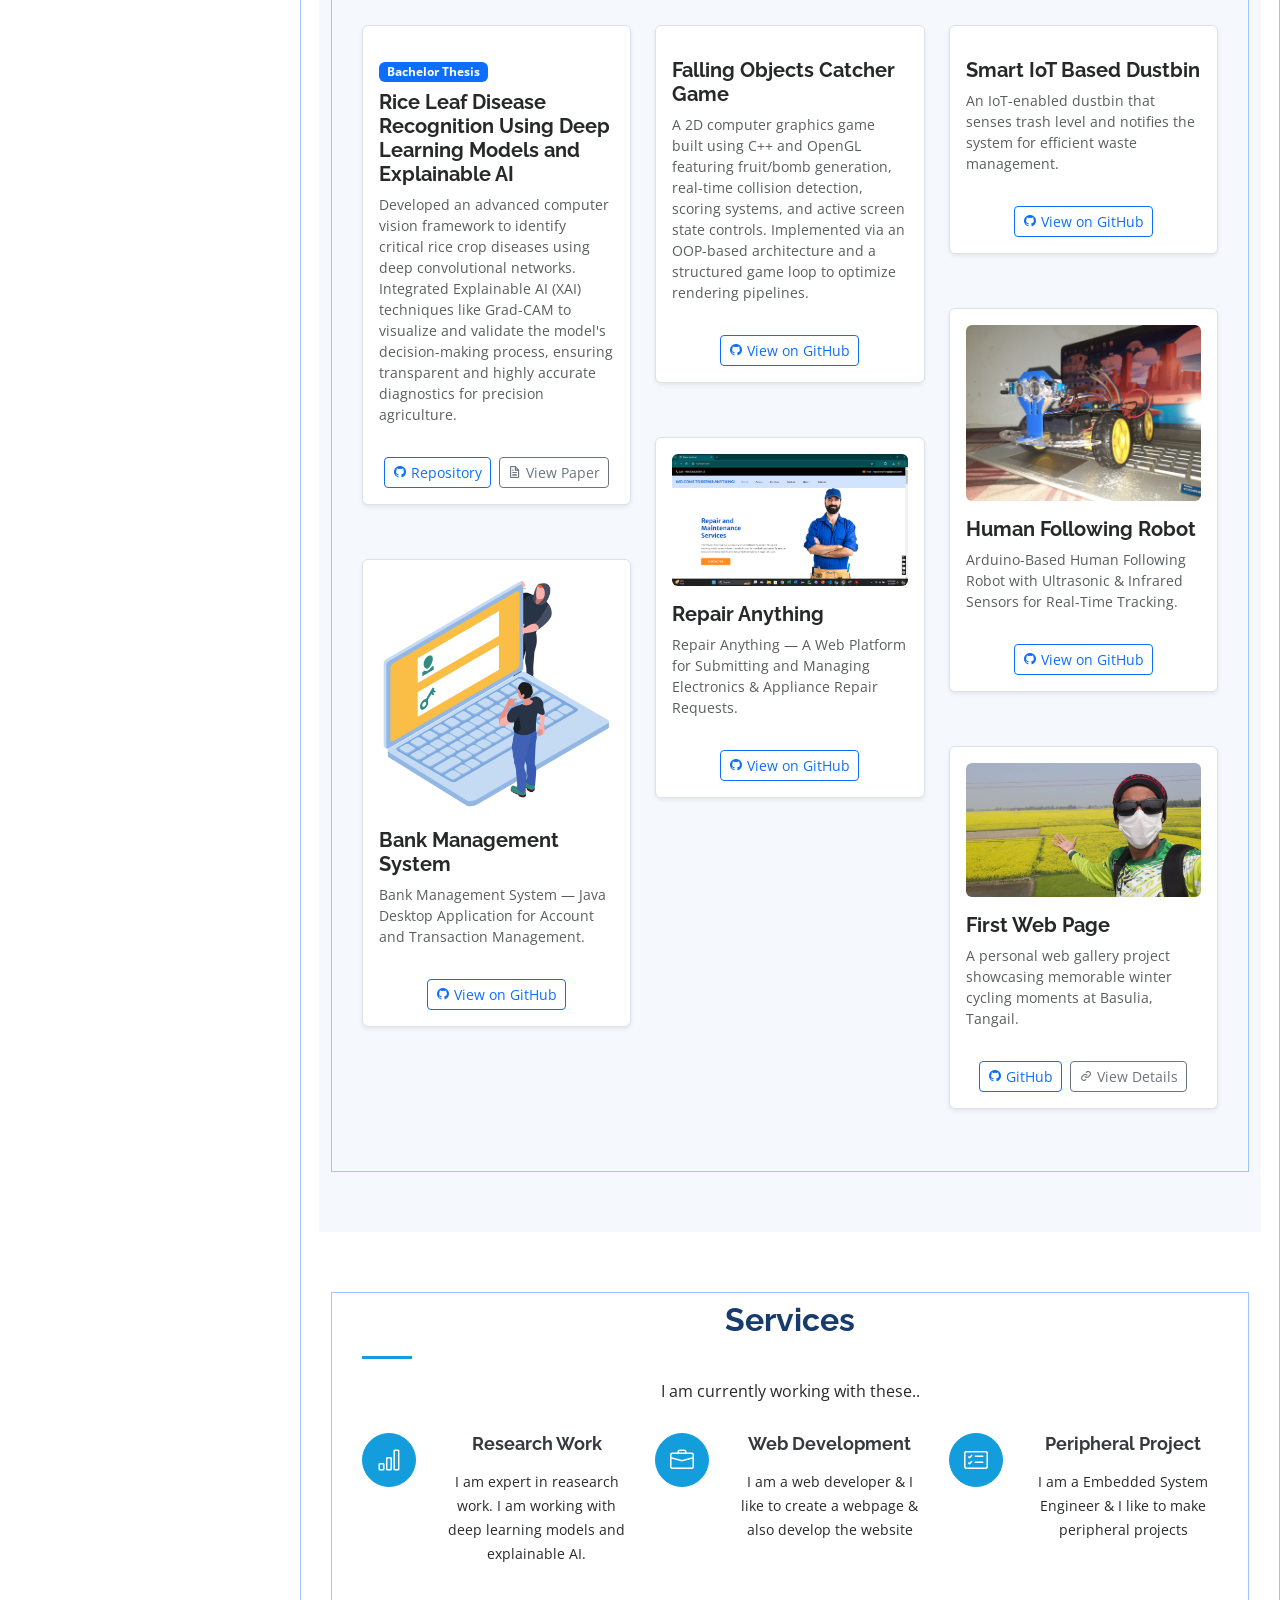
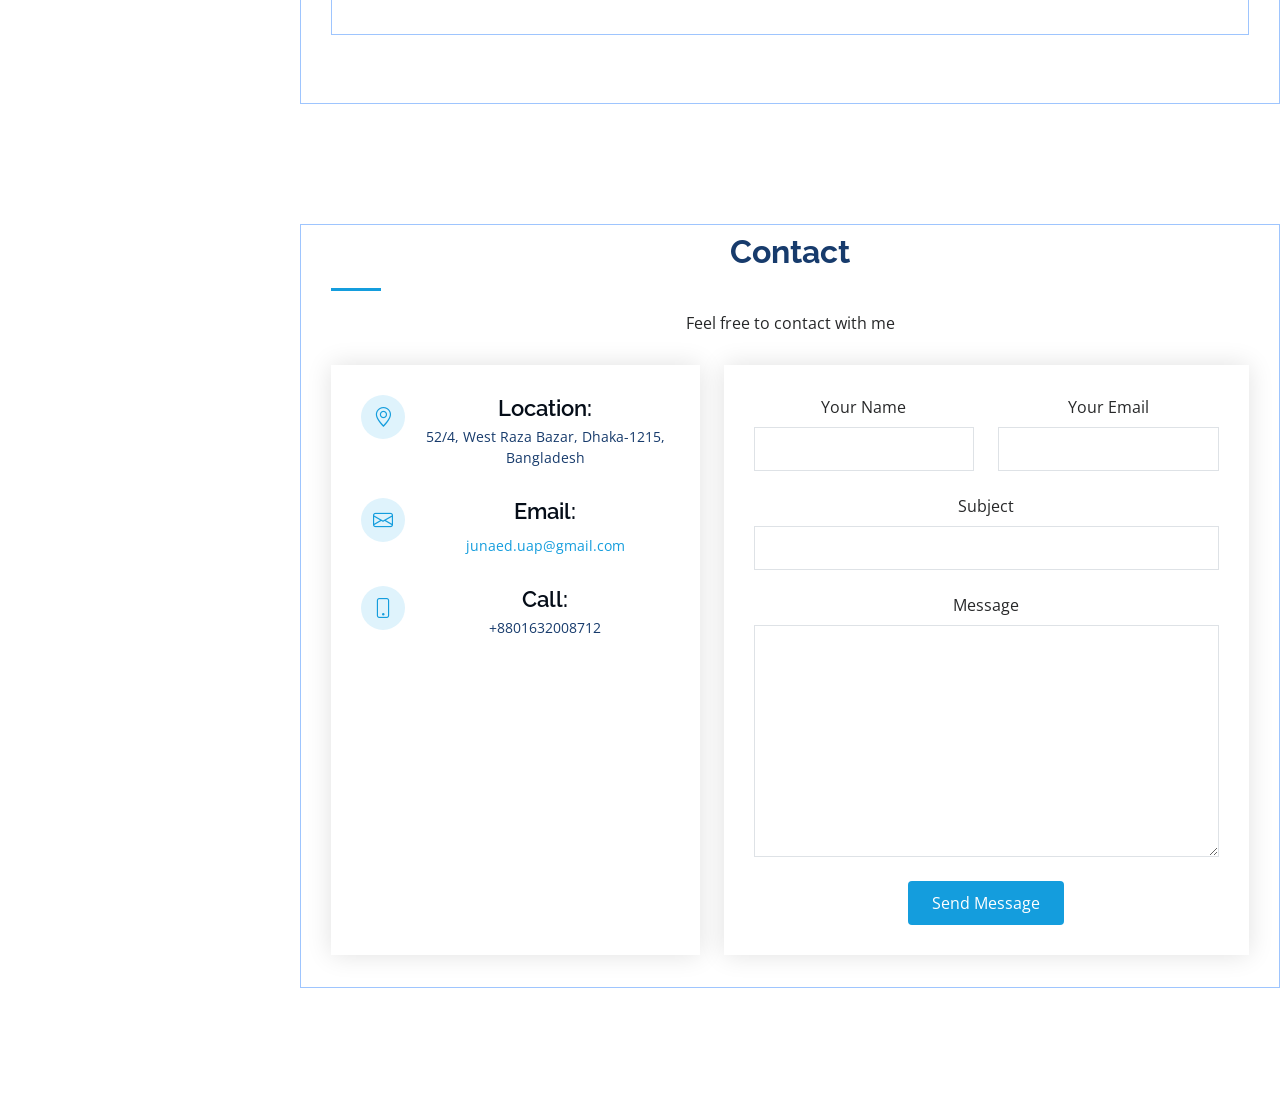
==== commit 078d8b54: "Files Updated" ====
--- a/index.html
+++ b/index.html
@@ -450,131 +450,190 @@
 </div>
 <!-- End Professional Experience Section -->
 
-    <!-- ======= Project Section ======= -->
-
-    <section id="portfolio" class="portfolio section-bg">
-     <div class = "container border border-primary-subtle pt-2 pb-2">
-      <div class="row">
-       <div class="col-md-12">
-        <div class="sesction-header text-center pb-4">
-
-        <div class="section-title">
-          <h2>My Projects</h2>
-          <p>
-            There are some projects which I developed...
-          </p>
-        </div>
-
-        <div class="row" data-aos="fade-up">
-          <div class="col-lg-12 d-flex justify-content-center">
-            <ul id="portfolio-flters">
-              <li data-filter="*" class="filter-active">All</li>
-              <!--<li data-filter=".filter-app">App</li>
-              <li data-filter=".filter-card">Card</li>-->
-              <li data-filter=".filter-web">Web</li>
-            </ul>
-          </div>
-        </div>
-
-        <div class="row portfolio-container g-4" data-aos="fade-up" data-aos-delay="100">
-
-            <div class="col-lg-4 col-md-6 portfolio-item filter-web">
-                <div class="portfolio-wrap border rounded p-3 shadow-sm bg-white">
-
-                  <!-- Image Block -->
-                    <img src="assets/pics/portfolio/travel.jpg" class="img-fluid rounded" alt="A Winter Morning while cycling at Basulia, Basail, Tangail">
-
-                  <!-- Text and Link Block -->
-                    <div class="mt-3">
-                      <h5 class="fw-bold">First Web Page</h5>
-                      <p class="text-muted small">A personal web gallery project showcasing memorable winter cycling moments at Basulia, Tangail.</p>
-                      <a href="https://github.com/junaedhossain/cycling-trip-photo-album" target="_blank" class="btn btn-sm btn-outline-primary position-relative me-2" style="z-index:10;">
-                        <i class="bx bxl-github"></i> GitHub
-                      </a>
-                      <a href="Junaed_First_Project.html" target="_blank" class="btn btn-sm btn-outline-secondary position-relative" style="z-index:10;">
-                        <i class="bx bx-link"></i> View Details
-                      </a>
-                    </div>
-
-                </div>
-              </div>
-
-          <div class="col-lg-4 col-md-6 portfolio-item filter-web">
-            <div class="portfolio-wrap border rounded p-3 shadow-sm bg-white">
-    
-              <!-- Image Block 
-              <img src="assets/pics/portfolio/your-demo-image.jpg" class="img-fluid rounded" alt="Project Demo"> -->
-    
-              <!-- Text and Link Block -->
-              <div class="mt-3">
-                <h5 class="fw-bold">Smart IoT Based Dustbin</h5>
-                <p class="text-muted small">An IoT-enabled dustbin that senses trash level and notifies the system for efficient waste management.</p>
-                <a href="https://github.com/groot-jerry/CSE_316_Peripheral_Project" target="_blank" class="btn btn-sm btn-outline-primary position-relative" style="z-index:10;">
-                  <i class="bx bxl-github"></i> View on GitHub
-                </a>
-              </div>
-
-            </div>
-          </div>
-
-          <div class="col-lg-4 col-md-6 portfolio-item filter-web">
-            <div class="portfolio-wrap border rounded p-3 shadow-sm bg-white">
-    
-              <!-- Image Block -->
-              <img src="assets/pics/portfolio/Human_Following_Bot.jpg" class="img-fluid rounded" alt="Project Demo">
-    
-              <!-- Text and Link Block -->
-              <div class="mt-3">
-                <h5 class="fw-bold">Human Following Robot</h5>
-                <p class="text-muted small">Arduino-Based Human Following Robot with Ultrasonic & Infrared Sensors for Real-Time Tracking.</p>
-                <a href="https://github.com/groot-jerry/SoftRoot_Project" target="_blank" class="btn btn-sm btn-outline-primary position-relative" style="z-index:10;">
-                  <i class="bx bxl-github"></i> View on GitHub
-                </a>
-              </div>
-
-            </div>
-          </div>
-
-          <div class="col-lg-4 col-md-6 portfolio-item filter-web">
-            <div class="portfolio-wrap border rounded p-3 shadow-sm bg-white">
-    
-              <!-- Image Block -->
-              <img src="assets/pics/portfolio/Repair_Anything.png" class="img-fluid rounded" alt="Project Demo">
-    
-              <!-- Text and Link Block -->
-              <div class="mt-3">
-                <h5 class="fw-bold">Repair Anything</h5>
-                <p class="text-muted small">Repair Anything_A Web Platform for Submitting and Managing Electronics & Appliance Repair Requests.</p>
-                <a href="https://github.com/groot-jerry/CSE_410_Software_Development" target="_blank" class="btn btn-sm btn-outline-primary position-relative" style="z-index:10;">
-                  <i class="bx bxl-github"></i> View on GitHub
-                </a>
-              </div>
-
-            </div>
-          </div>
-
-          <div class="col-lg-4 col-md-6 portfolio-item filter-web">
-            <div class="portfolio-wrap border rounded p-3 shadow-sm bg-white">
-    
-              <!-- Image Block -->
-              <img src="assets/pics/portfolio/Login.png" class="img-fluid rounded" alt="Project Demo">
-    
-              <!-- Text and Link Block -->
-              <div class="mt-3">
-                <h5 class="fw-bold">Bank Management System</h5>
-                <p class="text-muted small">Bank Management System_Java Desktop Application for Account and Transaction Management.</p>
-                <a href="https://github.com/groot-jerry/Java_Project" target="_blank" class="btn btn-sm btn-outline-primary position-relative" style="z-index:10;">
-                  <i class="bx bxl-github"></i> View on GitHub
-                </a>
-              </div>
-
-            </div>
-          </div> 
-
-        </div>
-
-      </div>
-    </section>
+   <!-- ======= Project Section ======= -->
+<section id="portfolio" class="portfolio section-bg">
+  <div class="container border border-primary-subtle pt-2 pb-2">
+    <div class="row">
+      <div class="col-md-12">
+        <div class="section-header text-center pb-4">
+
+          <div class="section-title">
+            <h2>My Projects</h2>
+            <p>Here are some of the key projects I have developed across my academic and personal journey.</p>
+          </div>
+
+          <!-- Project Category Filters -->
+          <div class="row" data-aos="fade-up">
+            <div class="col-lg-12 d-flex justify-content-center">
+              <ul id="portfolio-flters">
+                <li data-filter="*" class="filter-active">All Projects</li>
+                <li data-filter=".filter-thesis">Bachelor Thesis</li>
+                <li data-filter=".filter-academic">Academic Projects</li>
+                <li data-filter=".filter-personal">Personal Projects</li>
+              </ul>
+            </div>
+          </div>
+
+          <!-- Projects Grid Container -->
+          <div class="row portfolio-container g-4 text-start" data-aos="fade-up" data-aos-delay="100">
+
+            <!-- ======================================================= -->
+            <!-- 1. BACHELOR THESIS FIELD                                -->
+            <!-- ======================================================= -->
+            <div class="col-lg-4 col-md-6 portfolio-item filter-thesis">
+              <div class="portfolio-wrap border rounded p-3 shadow-sm bg-white h-100 d-flex flex-column justify-content-between">
+                <div>
+                  <!-- Image Block (Commented Out) -->
+                  <!-- <img src="assets/pics/portfolio/rice-leaf-thesis.jpg" class="img-fluid rounded" alt="Rice Leaf Disease Recognition System UI"> -->
+                  <div class="mt-3">
+                    <span class="badge bg-primary mb-2">Bachelor Thesis</span>
+                    <h5 class="fw-bold">Rice Leaf Disease Recognition Using Deep Learning Models and Explainable AI</h5>
+                    <p class="text-muted small">Developed an advanced computer vision framework to identify critical rice crop diseases using deep convolutional networks. Integrated Explainable AI (XAI) techniques like Grad-CAM to visualize and validate the model's decision-making process, ensuring transparent and highly accurate diagnostics for precision agriculture.</p>
+                  </div>
+                </div>
+                <!-- Centered Buttons -->
+                <div class="mt-3 d-flex justify-content-center">
+                  <a href="#" target="_blank" class="btn btn-sm btn-outline-primary position-relative me-2" style="z-index:10;">
+                    <i class="bx bxl-github"></i> Repository
+                  </a>
+                  <a href="#" target="_blank" class="btn btn-sm btn-outline-secondary position-relative" style="z-index:10;">
+                    <i class="bx bx-file"></i> View Paper
+                  </a>
+                </div>
+              </div>
+            </div>
+
+            <!-- ======================================================= -->
+            <!-- 2. ACADEMIC PROJECTS SECTION                           -->
+            <!-- ======================================================= -->
+            
+            <!-- Falling Objects Catcher Game -->
+            <div class="col-lg-4 col-md-6 portfolio-item filter-academic">
+              <div class="portfolio-wrap border rounded p-3 shadow-sm bg-white h-100 d-flex flex-column justify-content-between">
+                <div>
+                  <!-- Image Block (Commented Out) -->
+                  <!-- <img src="assets/pics/portfolio/falling-objects-catcher.jpg" class="img-fluid rounded" alt="Falling Objects Catcher Game Demo"> -->
+                  <div class="mt-3">
+                    <h5 class="fw-bold">Falling Objects Catcher Game</h5>
+                    <p class="text-muted small">A 2D computer graphics game built using C++ and OpenGL featuring fruit/bomb generation, real-time collision detection, scoring systems, and active screen state controls. Implemented via an OOP-based architecture and a structured game loop to optimize rendering pipelines.</p>
+                  </div>
+                </div>
+                <!-- Centered Buttons -->
+                <div class="mt-3 d-flex justify-content-center">
+                  <a href="https://github.com/groot-jerry/Graphics_Project" target="_blank" class="btn btn-sm btn-outline-primary position-relative" style="z-index:10;">
+                    <i class="bx bxl-github"></i> View on GitHub
+                  </a>
+                </div>
+              </div>
+            </div>
+
+            <!-- Smart IoT Based Dustbin -->
+            <div class="col-lg-4 col-md-6 portfolio-item filter-academic">
+              <div class="portfolio-wrap border rounded p-3 shadow-sm bg-white h-100 d-flex flex-column justify-content-between">
+                <div>
+                  <div class="mt-3">
+                    <h5 class="fw-bold">Smart IoT Based Dustbin</h5>
+                    <p class="text-muted small">An IoT-enabled dustbin that senses trash level and notifies the system for efficient waste management.</p>
+                  </div>
+                </div>
+                <!-- Centered Buttons -->
+                <div class="mt-3 d-flex justify-content-center">
+                  <a href="https://github.com/groot-jerry/CSE_316_Peripheral_Project" target="_blank" class="btn btn-sm btn-outline-primary position-relative" style="z-index:10;">
+                    <i class="bx bxl-github"></i> View on GitHub
+                  </a>
+                </div>
+              </div>
+            </div>
+
+            <!-- Human Following Robot -->
+            <div class="col-lg-4 col-md-6 portfolio-item filter-academic">
+              <div class="portfolio-wrap border rounded p-3 shadow-sm bg-white h-100 d-flex flex-column justify-content-between">
+                <div>
+                  <img src="assets/pics/portfolio/Human_Following_Bot.jpg" class="img-fluid rounded" alt="Project Demo">
+                  <div class="mt-3">
+                    <h5 class="fw-bold">Human Following Robot</h5>
+                    <p class="text-muted small">Arduino-Based Human Following Robot with Ultrasonic & Infrared Sensors for Real-Time Tracking.</p>
+                  </div>
+                </div>
+                <!-- Centered Buttons -->
+                <div class="mt-3 d-flex justify-content-center">
+                  <a href="https://github.com/groot-jerry/SoftRoot_Project" target="_blank" class="btn btn-sm btn-outline-primary position-relative" style="z-index:10;">
+                    <i class="bx bxl-github"></i> View on GitHub
+                  </a>
+                </div>
+              </div>
+            </div>
+
+            <!-- Repair Anything -->
+            <div class="col-lg-4 col-md-6 portfolio-item filter-academic">
+              <div class="portfolio-wrap border rounded p-3 shadow-sm bg-white h-100 d-flex flex-column justify-content-between">
+                <div>
+                  <img src="assets/pics/portfolio/Repair_Anything.png" class="img-fluid rounded" alt="Project Demo">
+                  <div class="mt-3">
+                    <h5 class="fw-bold">Repair Anything</h5>
+                    <p class="text-muted small">Repair Anything — A Web Platform for Submitting and Managing Electronics & Appliance Repair Requests.</p>
+                  </div>
+                </div>
+                <!-- Centered Buttons -->
+                <div class="mt-3 d-flex justify-content-center">
+                  <a href="https://github.com/groot-jerry/CSE_410_Software_Development" target="_blank" class="btn btn-sm btn-outline-primary position-relative" style="z-index:10;">
+                    <i class="bx bxl-github"></i> View on GitHub
+                  </a>
+                </div>
+              </div>
+            </div>
+
+            <!-- Bank Management System -->
+            <div class="col-lg-4 col-md-6 portfolio-item filter-academic">
+              <div class="portfolio-wrap border rounded p-3 shadow-sm bg-white h-100 d-flex flex-column justify-content-between">
+                <div>
+                  <img src="assets/pics/portfolio/Login.png" class="img-fluid rounded" alt="Project Demo">
+                  <div class="mt-3">
+                    <h5 class="fw-bold">Bank Management System</h5>
+                    <p class="text-muted small">Bank Management System — Java Desktop Application for Account and Transaction Management.</p>
+                  </div>
+                </div>
+                <!-- Centered Buttons -->
+                <div class="mt-3 d-flex justify-content-center">
+                  <a href="https://github.com/groot-jerry/Java_Project" target="_blank" class="btn btn-sm btn-outline-primary position-relative" style="z-index:10;">
+                    <i class="bx bxl-github"></i> View on GitHub
+                  </a>
+                </div>
+              </div>
+            </div>
+
+            <!-- ======================================================= -->
+            <!-- 3. PERSONAL PROJECTS SECTION                           -->
+            <!-- ======================================================= -->
+            
+            <!-- First Web Page -->
+            <div class="col-lg-4 col-md-6 portfolio-item filter-personal">
+              <div class="portfolio-wrap border rounded p-3 shadow-sm bg-white h-100 d-flex flex-column justify-content-between">
+                <div>
+                  <img src="assets/pics/portfolio/travel.jpg" class="img-fluid rounded" alt="A Winter Morning while cycling at Basulia, Basail, Tangail">
+                  <div class="mt-3">
+                    <h5 class="fw-bold">First Web Page</h5>
+                    <p class="text-muted small">A personal web gallery project showcasing memorable winter cycling moments at Basulia, Tangail.</p>
+                  </div>
+                </div>
+                <!-- Centered Buttons -->
+                <div class="mt-3 d-flex justify-content-center">
+                  <a href="https://github.com/junaedhossain/cycling-trip-photo-album" target="_blank" class="btn btn-sm btn-outline-primary position-relative me-2" style="z-index:10;">
+                    <i class="bx bxl-github"></i> GitHub
+                  </a>
+                  <a href="Junaed_First_Project.html" target="_blank" class="btn btn-sm btn-outline-secondary position-relative" style="z-index:10;">
+                    <i class="bx bx-link"></i> View Details
+                  </a>
+                </div>
+              </div>
+            </div>
+
+          </div>
+        </div>
+      </div>
+    </div>
+  </div>
+</section>
     
     <!-- End Portfolio Section -->
 
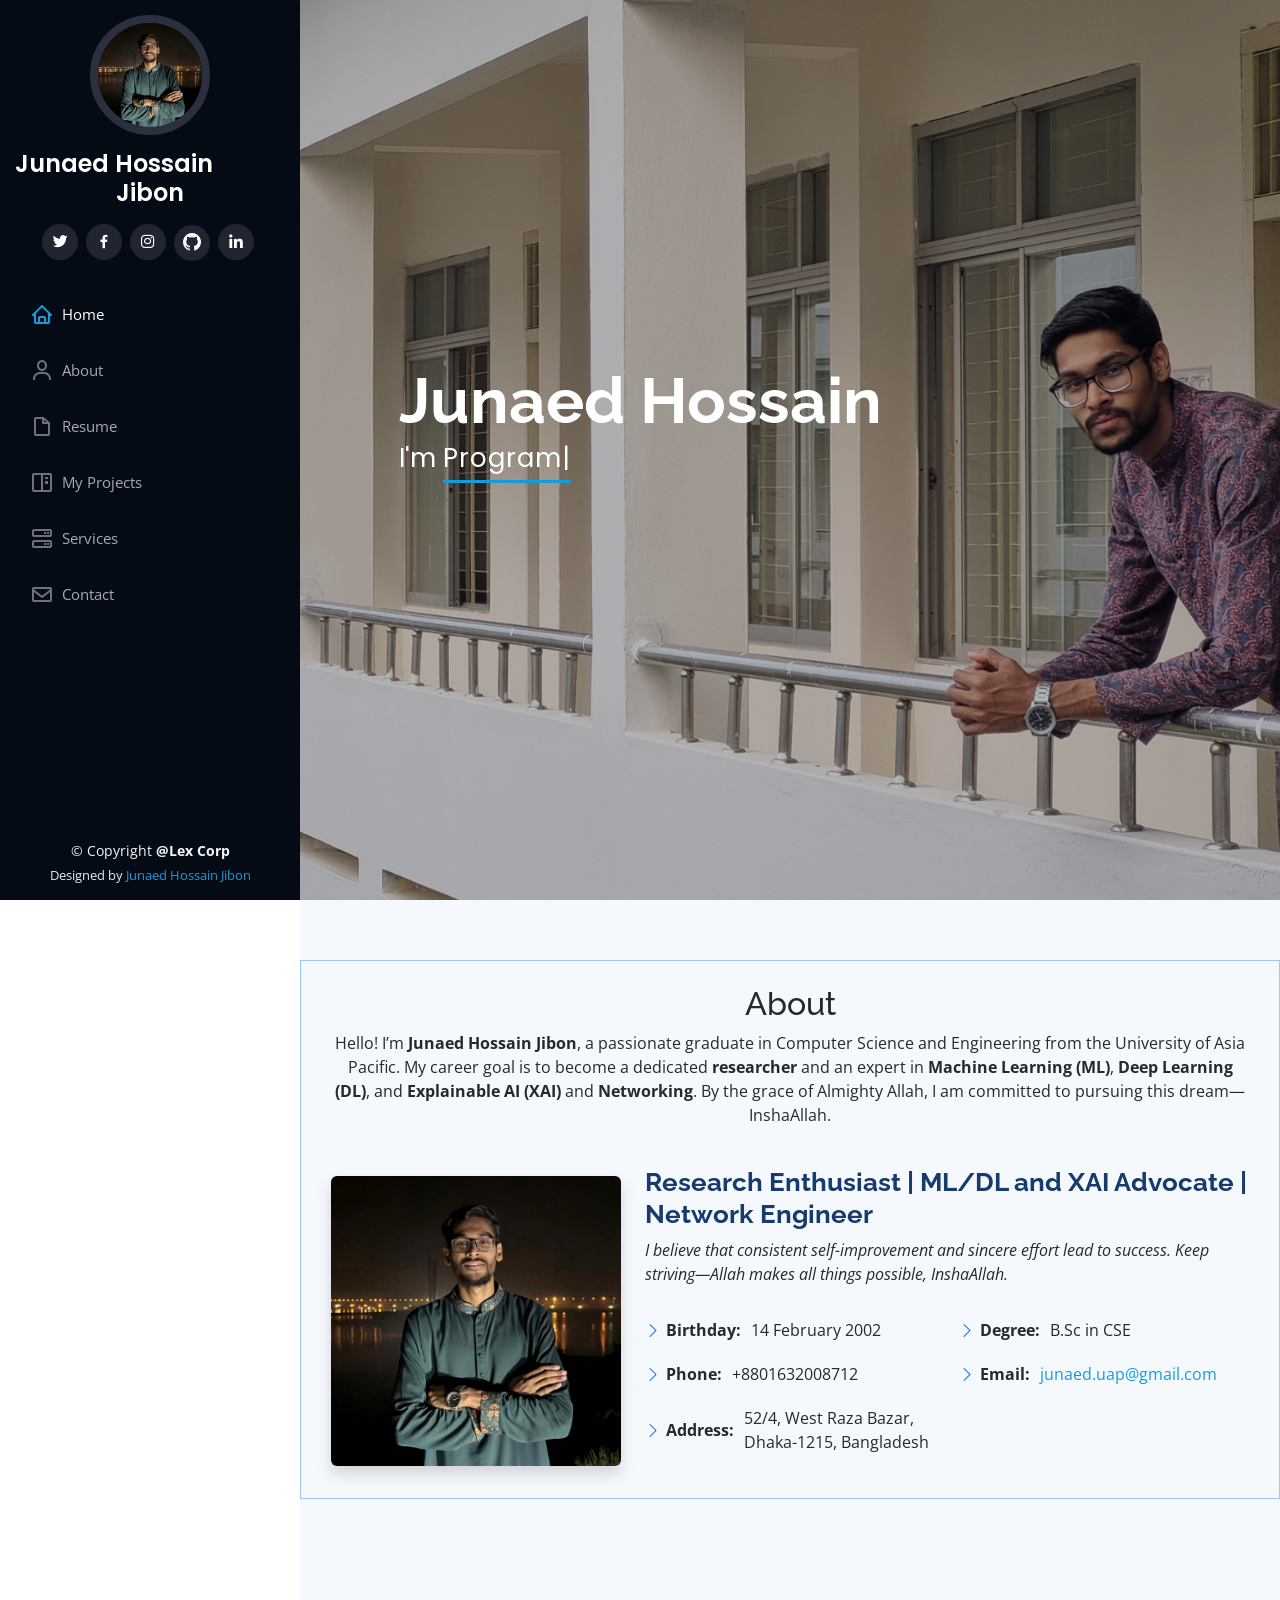
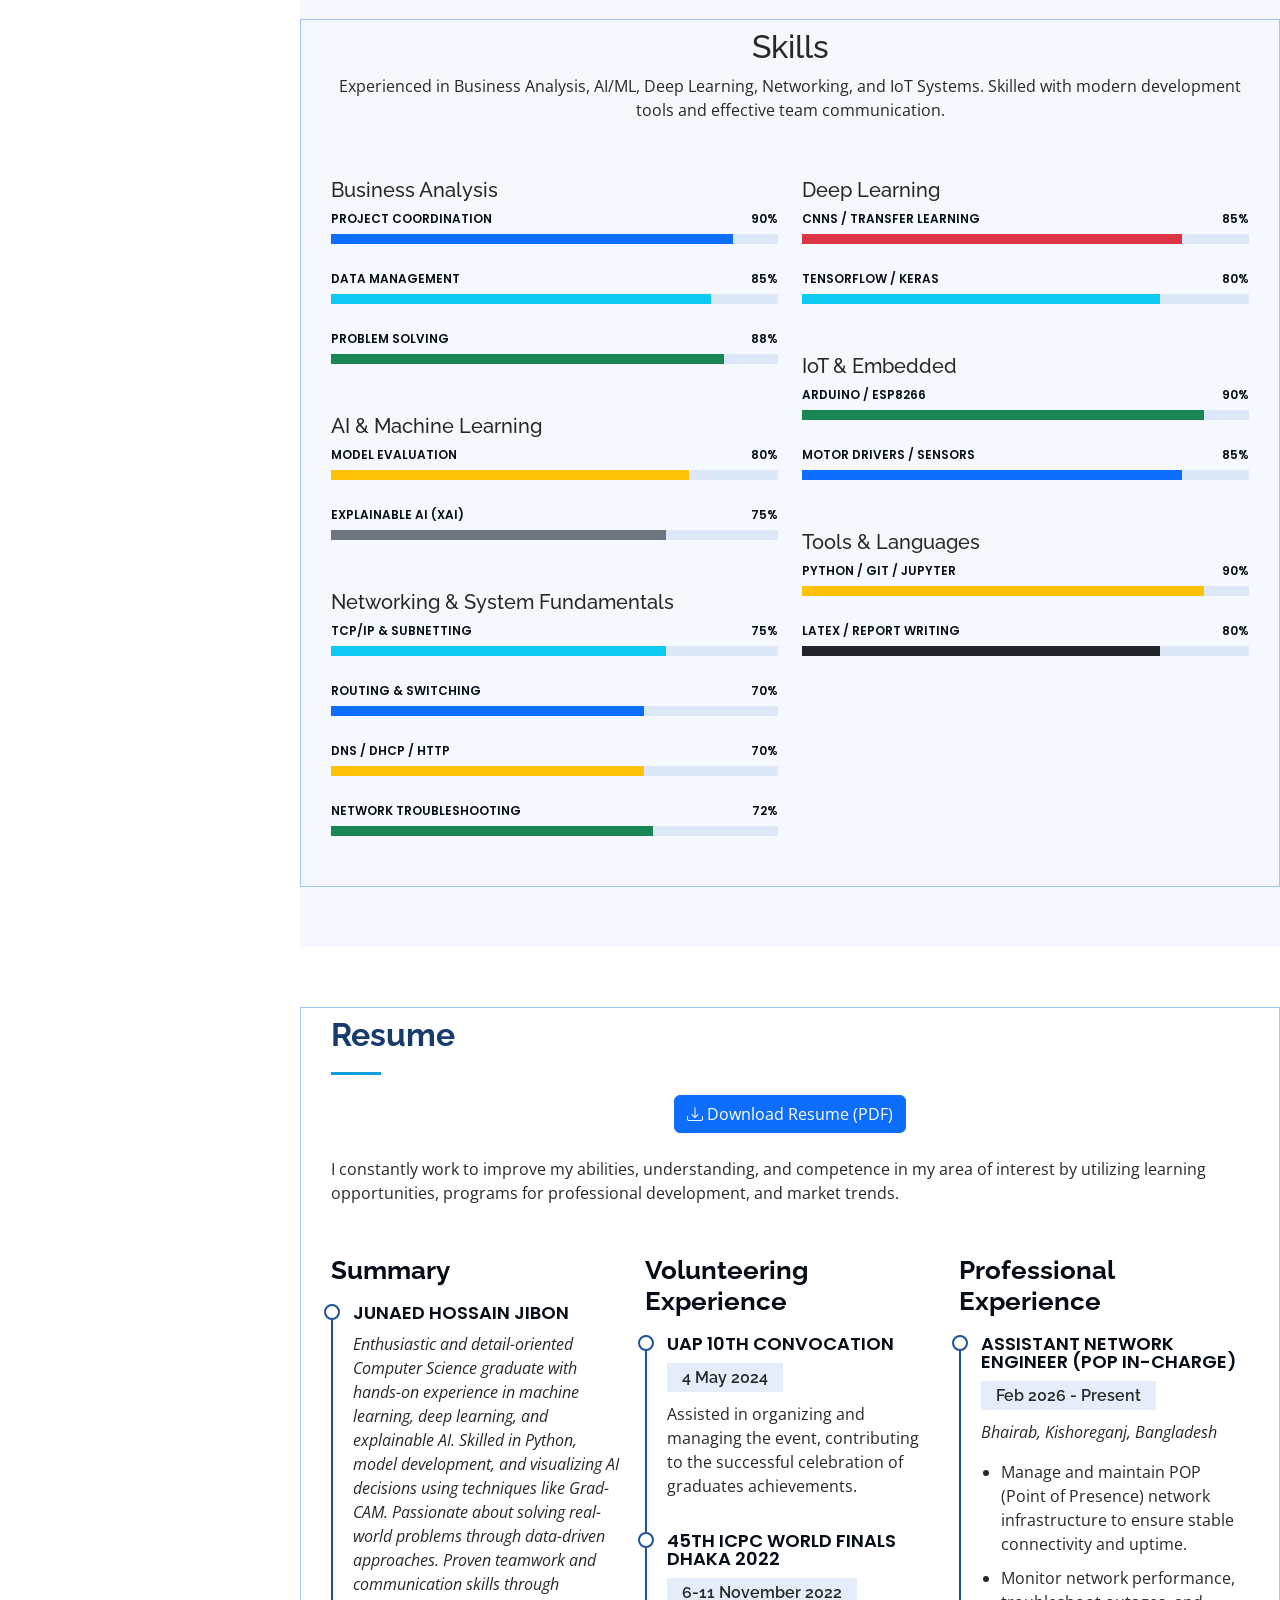
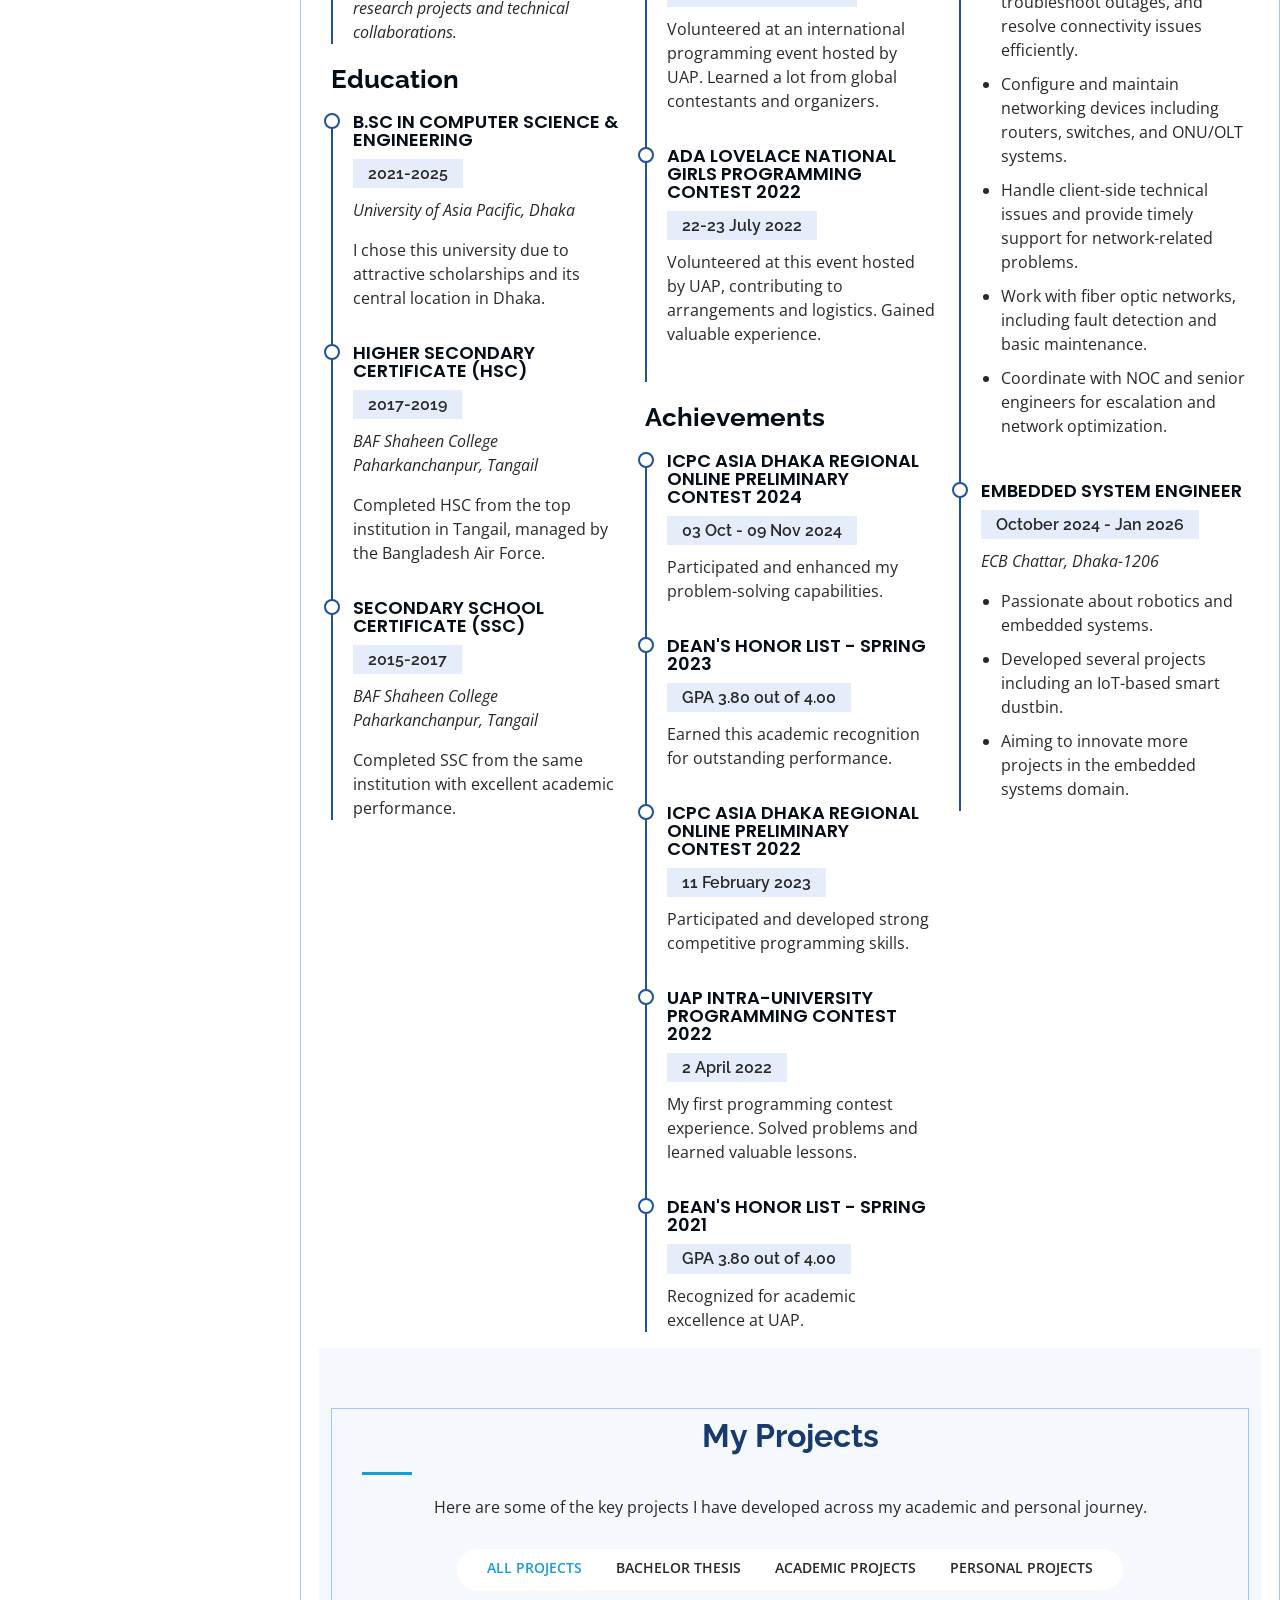
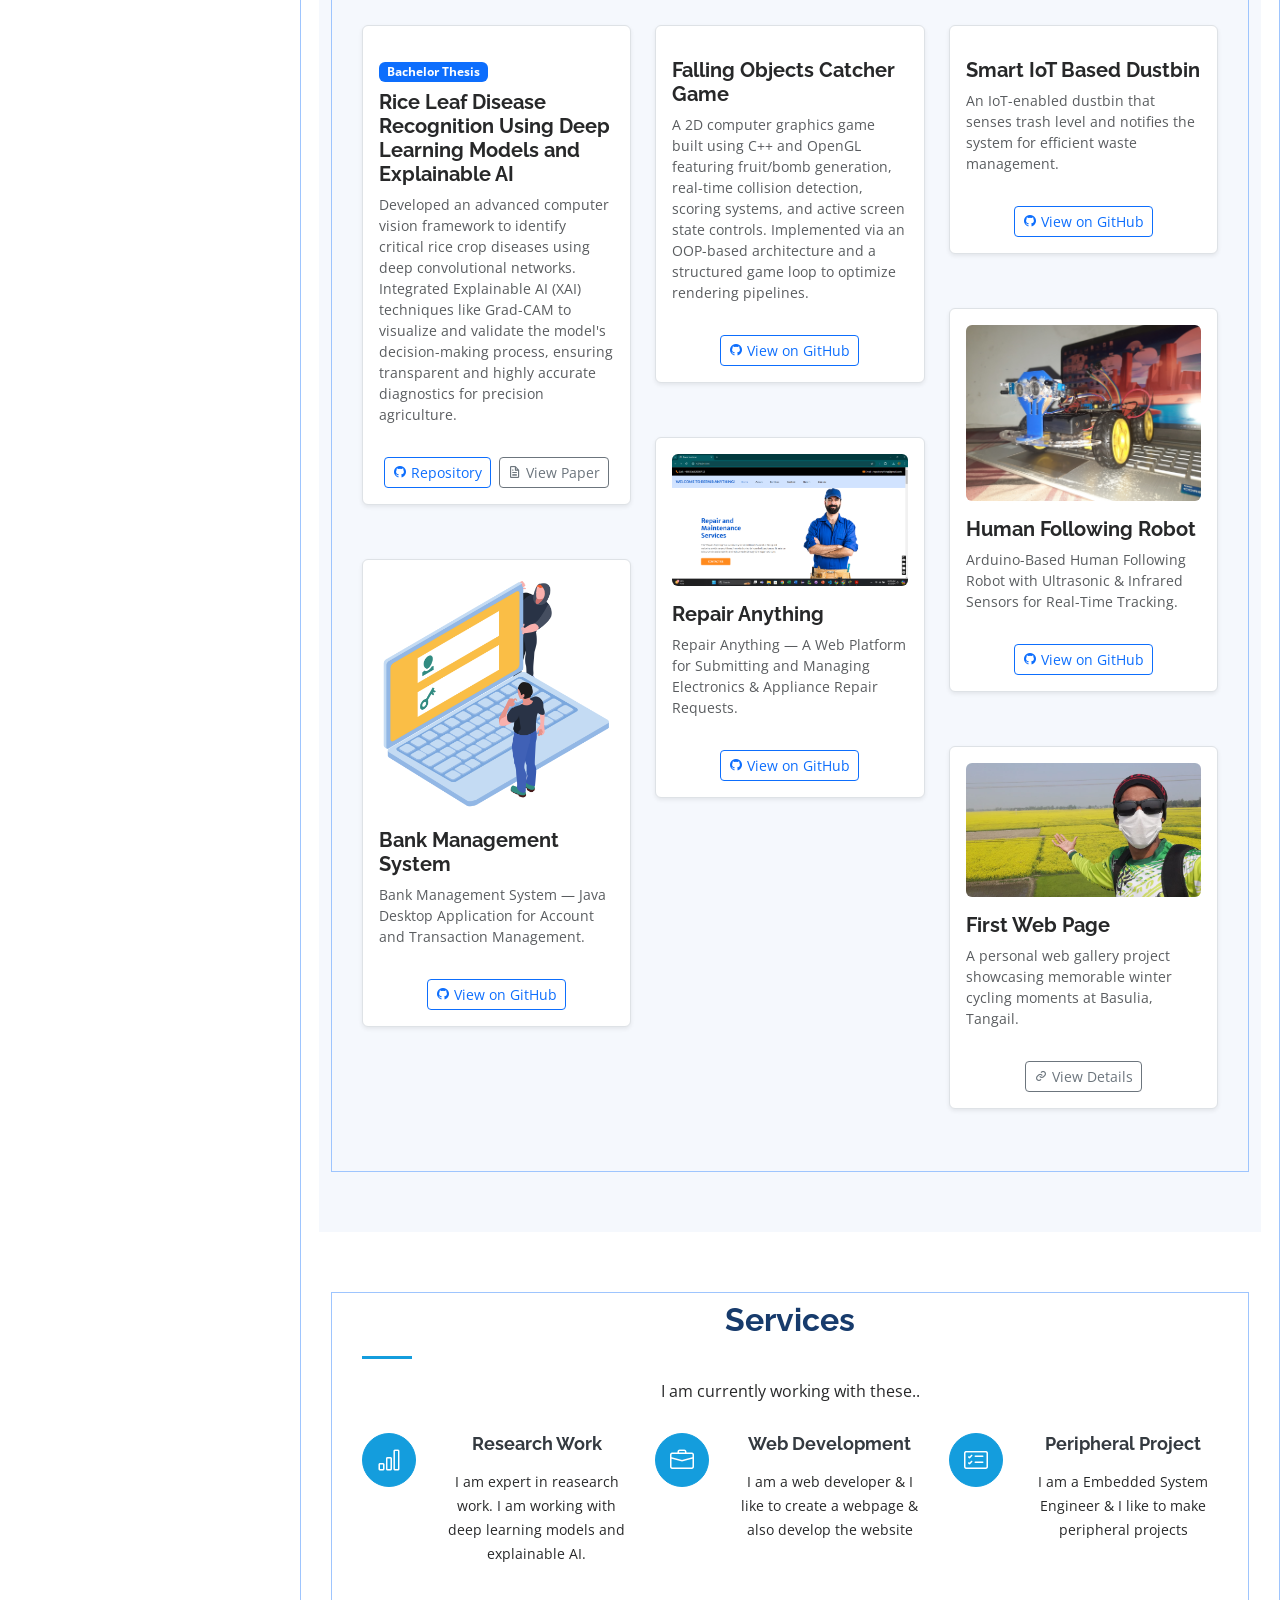
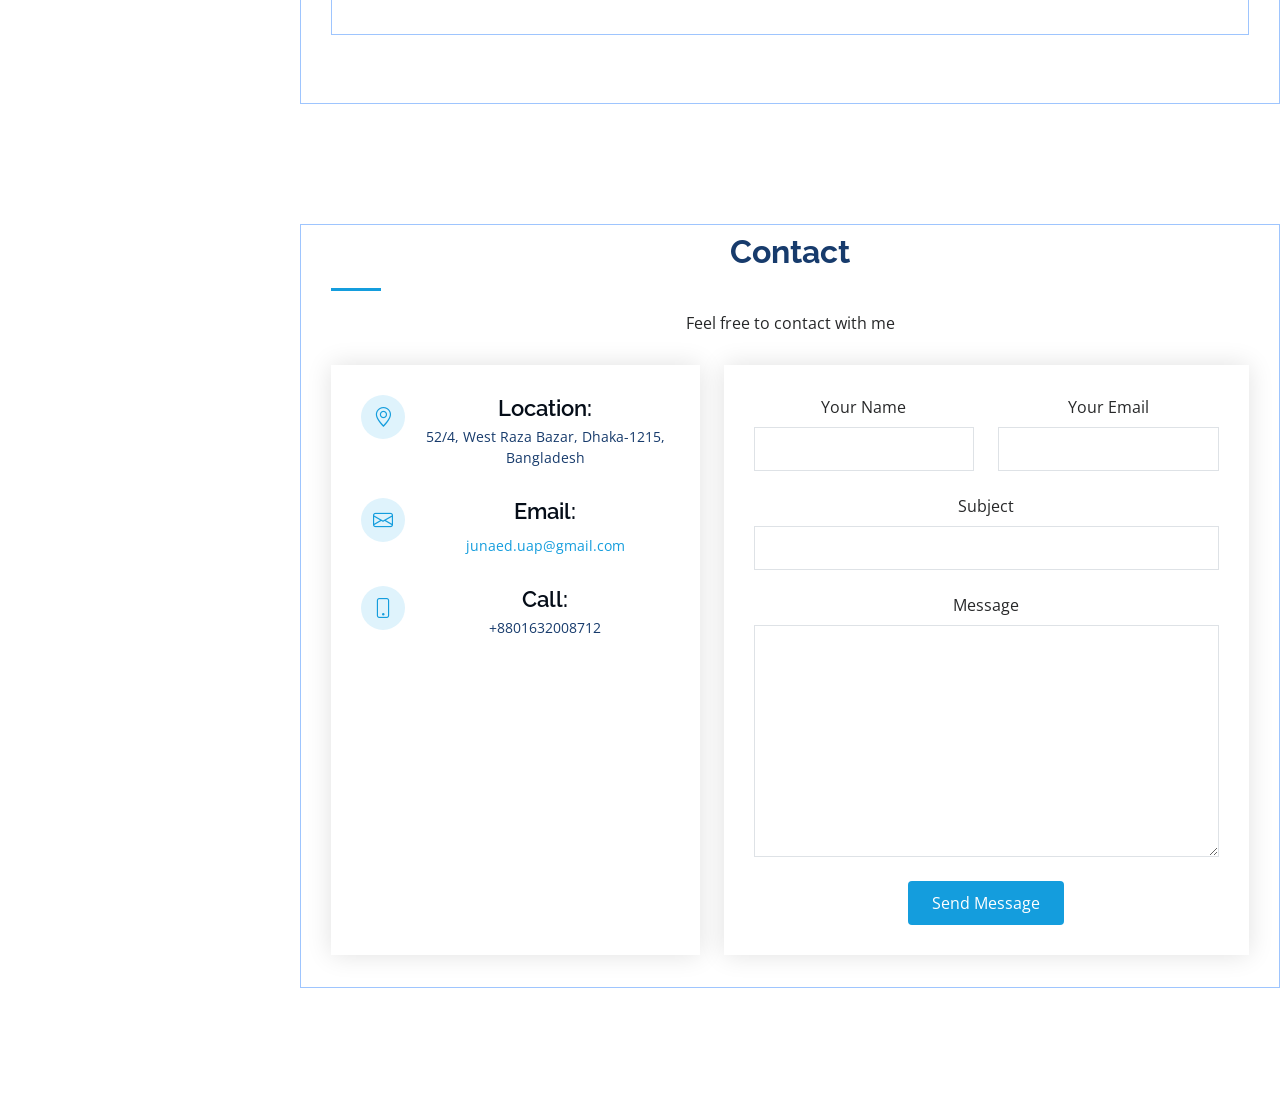
==== commit 38138ef0: "Updated" ====
--- a/index.html
+++ b/index.html
@@ -618,9 +618,9 @@
                 </div>
                 <!-- Centered Buttons -->
                 <div class="mt-3 d-flex justify-content-center">
-                  <a href="https://github.com/junaedhossain/cycling-trip-photo-album" target="_blank" class="btn btn-sm btn-outline-primary position-relative me-2" style="z-index:10;">
+                  <!--<a href="https://github.com/junaedhossain/cycling-trip-photo-album" target="_blank" class="btn btn-sm btn-outline-primary position-relative me-2" style="z-index:10;">
                     <i class="bx bxl-github"></i> GitHub
-                  </a>
+                     </a> -->
                   <a href="Junaed_First_Project.html" target="_blank" class="btn btn-sm btn-outline-secondary position-relative" style="z-index:10;">
                     <i class="bx bx-link"></i> View Details
                   </a>
